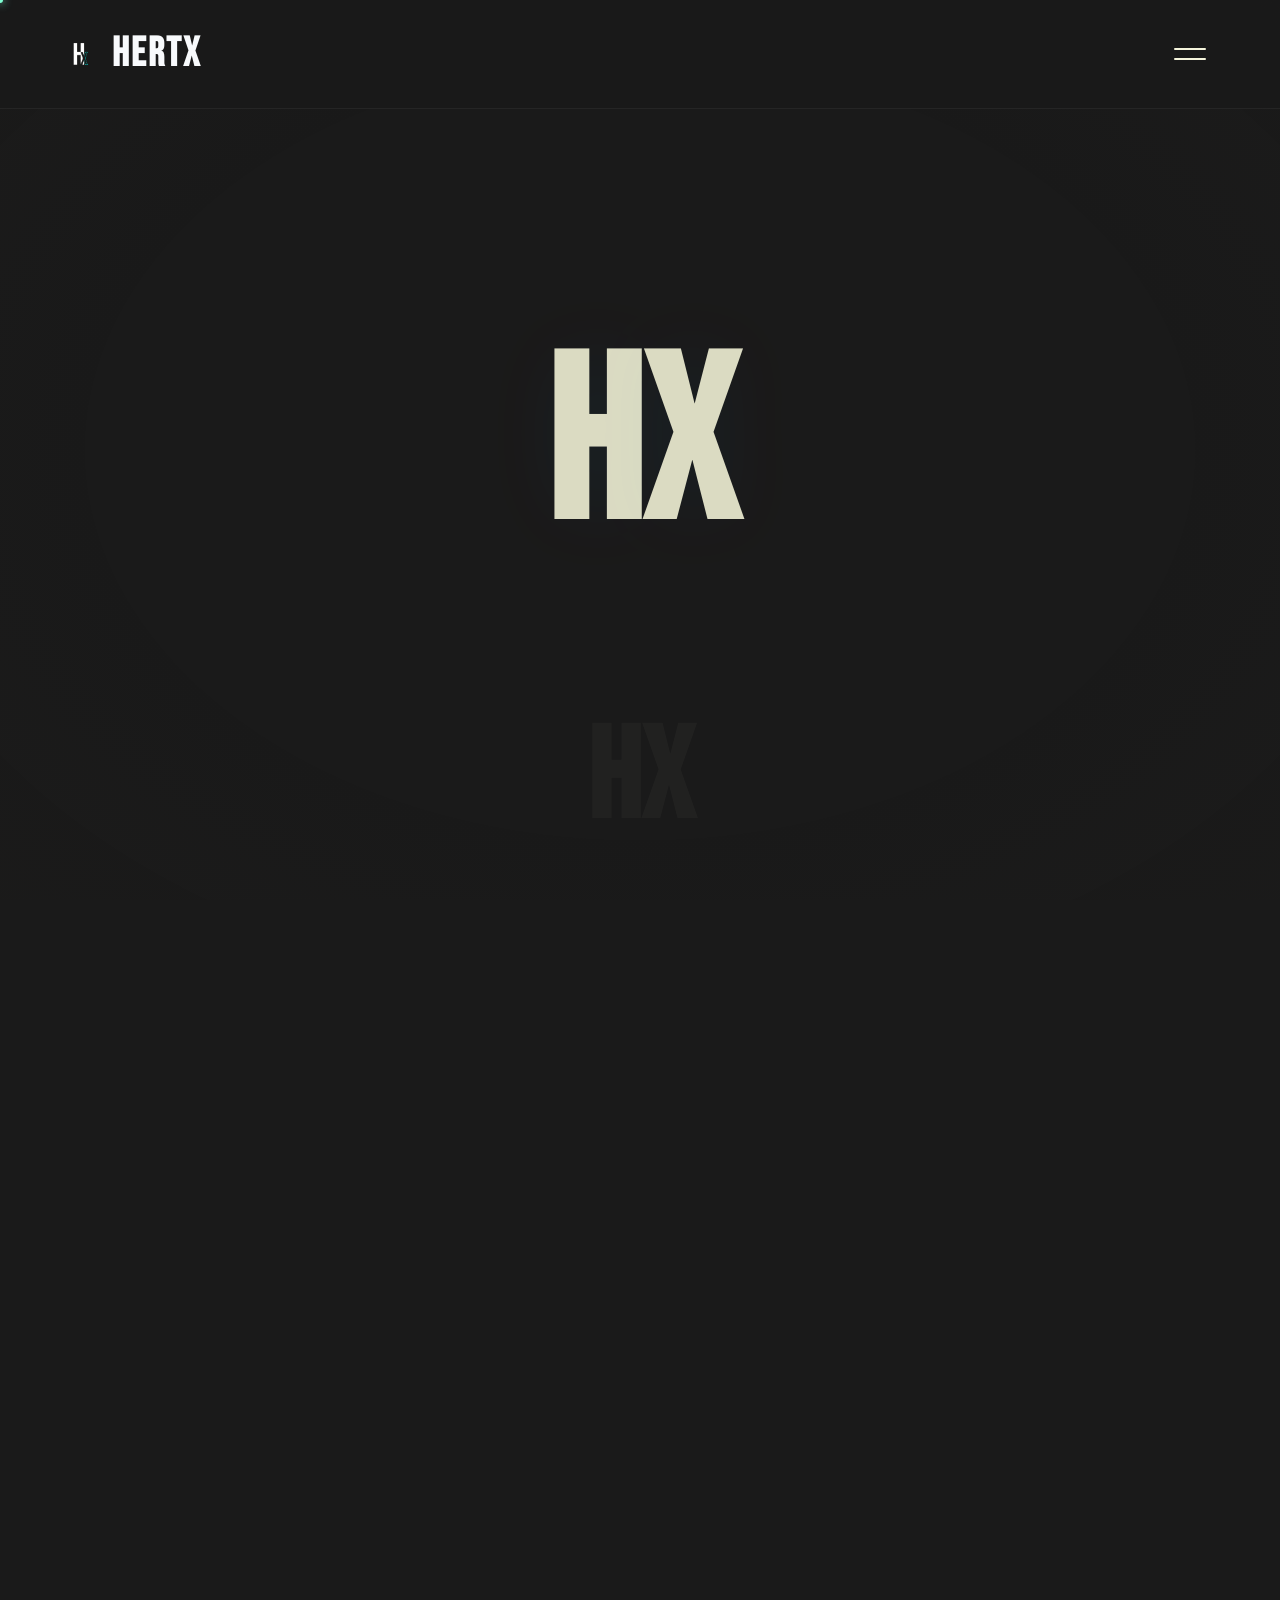
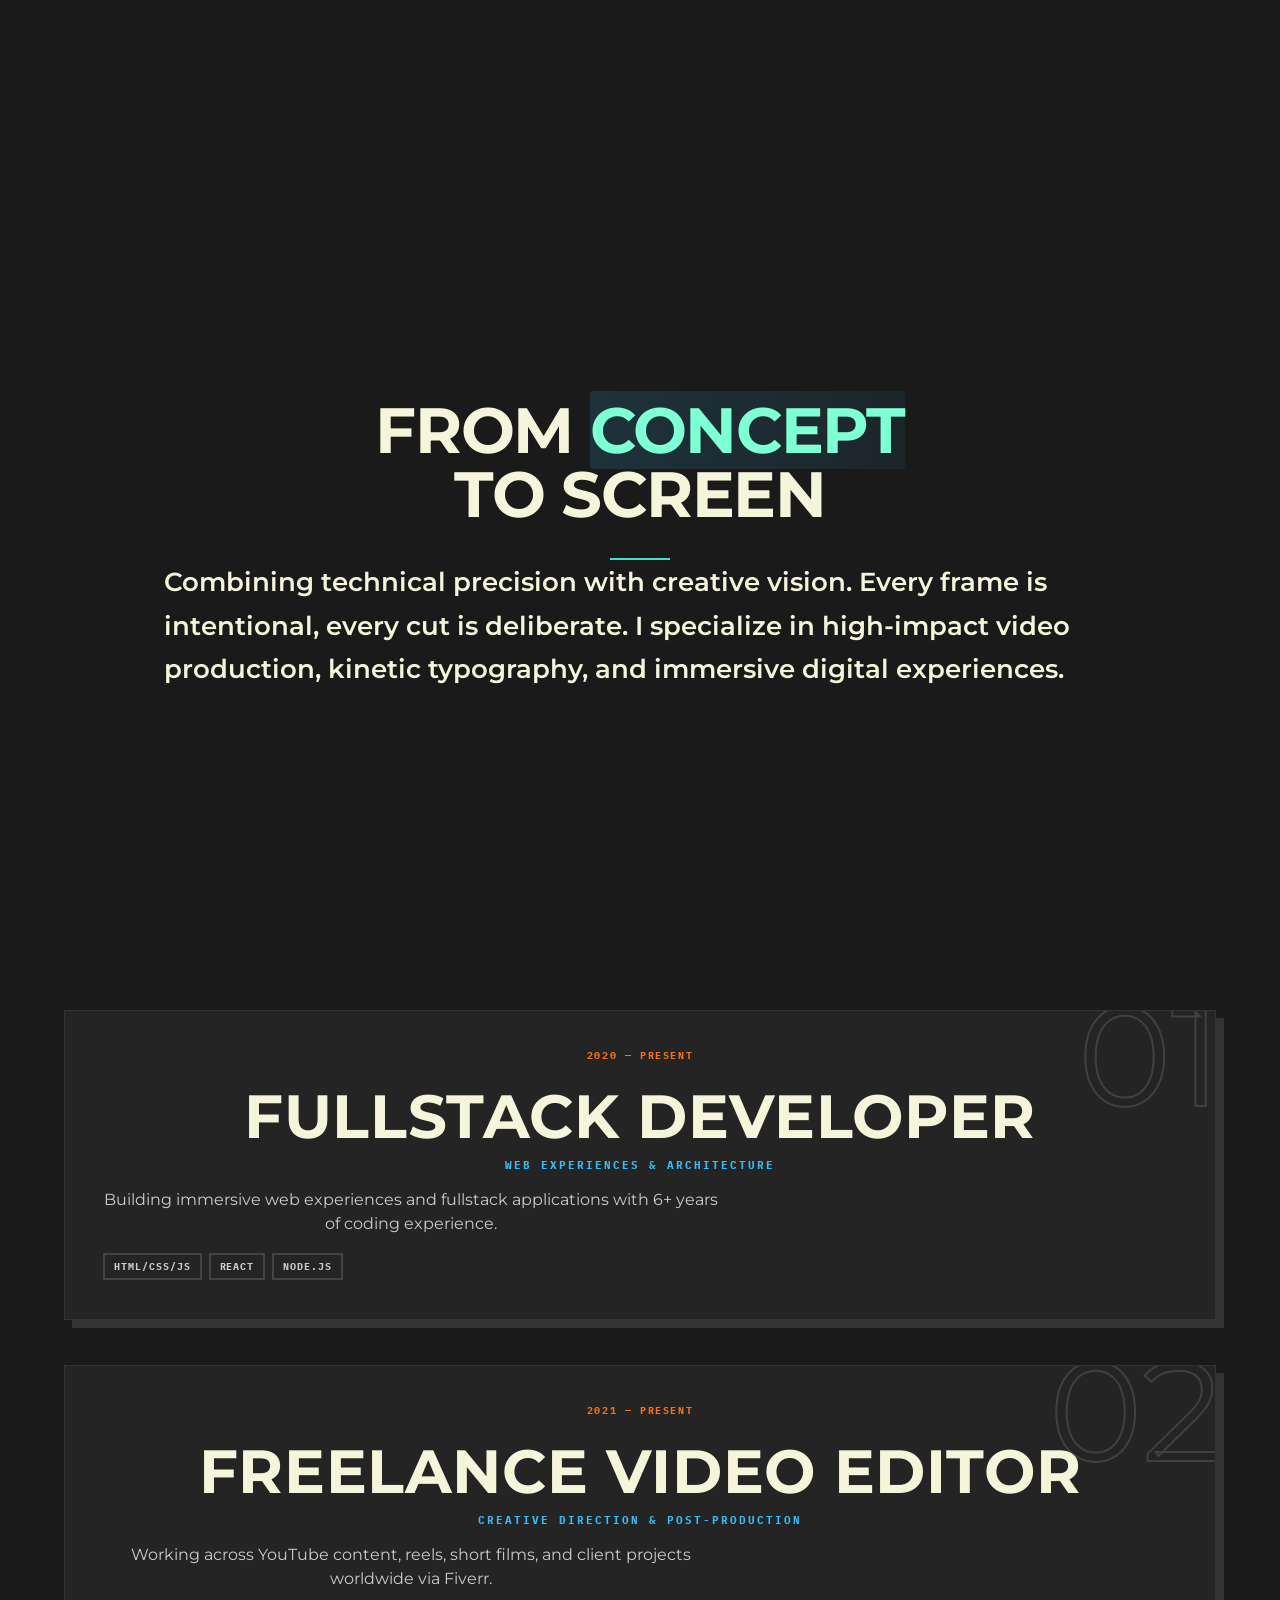
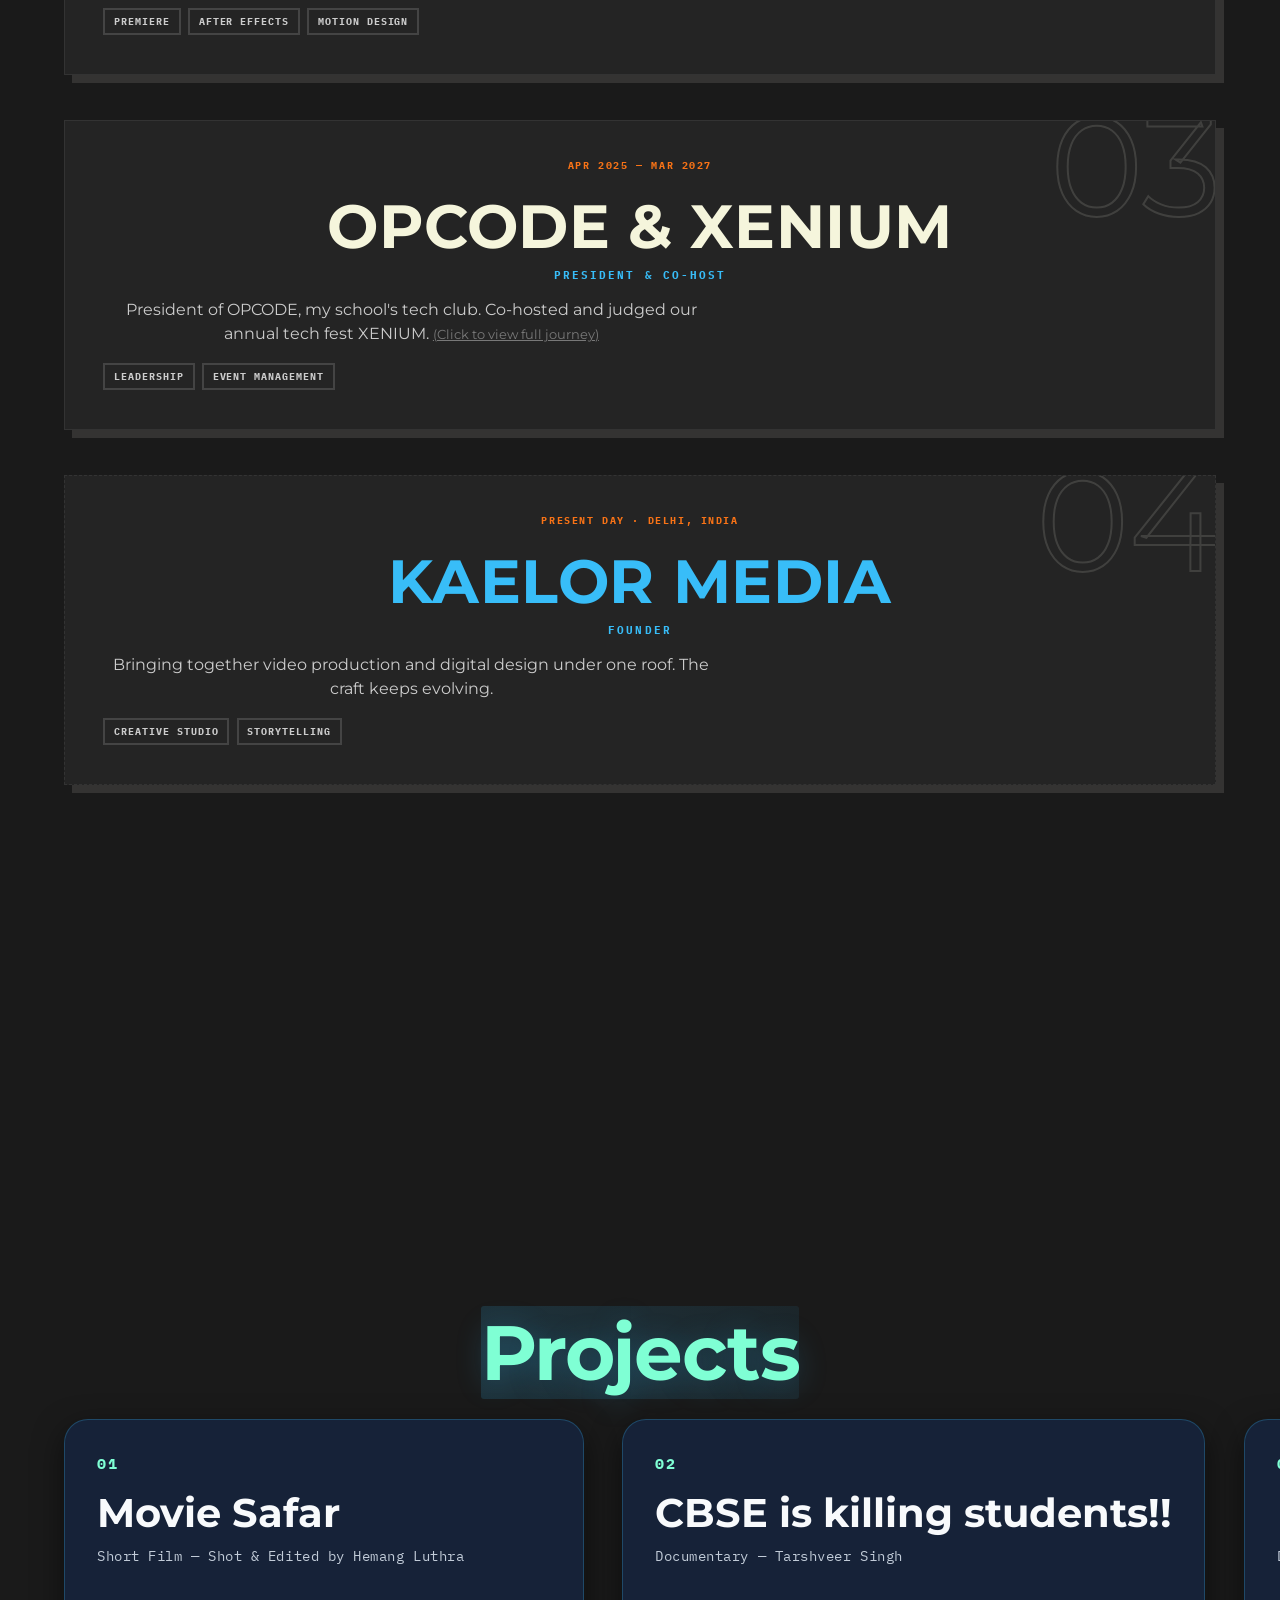
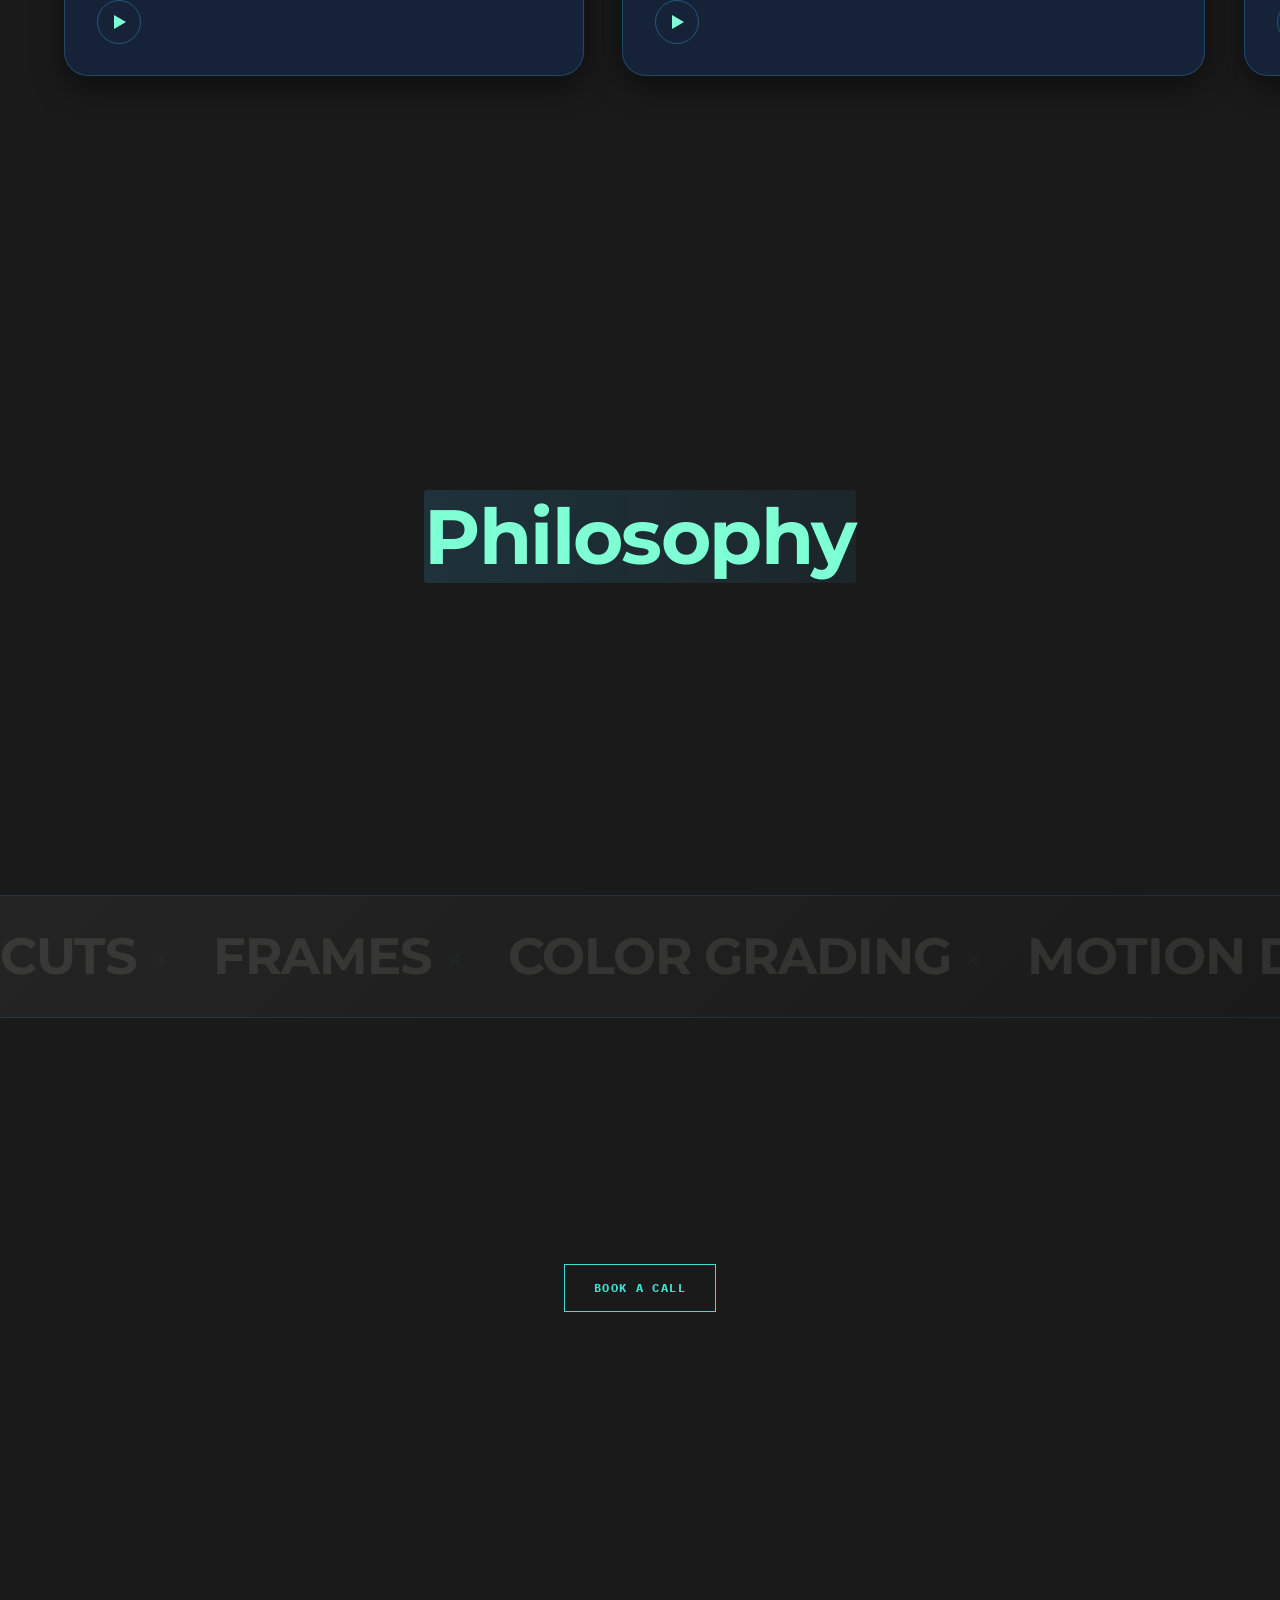
==== index.html @ b2033b55 "feat: cinematic hero animation, contact page dynamic overhaul, work filters" ====
<!DOCTYPE html>
<html lang="en">

<head>
  <meta charset="UTF-8" />
  <meta name="viewport" content="width=device-width, initial-scale=1.0" />
  <title>Hertx &mdash; Video Editor &amp; Fullstack Developer</title>
  <meta name="description"
    content="Hertx — Video Editor, Fullstack Developer, and Freelance Creative." />
  <meta name="theme-color" content="#2a2520" />
  <link rel="icon" href="Logo Transparent.png" />
  <link rel="preconnect" href="https://fonts.googleapis.com" />
  <link rel="preconnect" href="https://fonts.gstatic.com" crossorigin />
  <link
    href="https://fonts.googleapis.com/css2?family=Bebas+Neue&family=IBM+Plex+Mono:wght@400;500;700&family=Montserrat:wght@400;500;600;700;800;900&family=Space+Grotesk:wght@400;500;600;700&display=swap"
    rel="stylesheet" />
  <link rel="stylesheet" href="css/style.css" />
  <script defer src="/_vercel/insights/script.js"></script>
</head>

<body>
  <div class="page-transition" id="pageTransition" aria-hidden="true" style="display:flex;">
    <div class="pt-bar pt-bar--1" style="--i:0"></div>
    <div class="pt-bar pt-bar--2" style="--i:1"></div>
    <div class="pt-bar pt-bar--3" style="--i:2"></div>
    <div class="pt-bar pt-bar--4" style="--i:3"></div>
    <div class="pt-bar pt-bar--5" style="--i:4"></div>
  </div>
  <style>
    /* Safety: if JS fails, force transition off after 1.5s */
    .pt-bar { animation: pt-fallback 0.6s ease forwards; animation-delay: calc(0.9s + var(--i) * 0.05s); }
    @keyframes pt-fallback { to { transform: translateX(100%); } }
    #pageTransition { animation: pt-hide 0.1s step-end forwards; animation-delay: 1.5s; }
    @keyframes pt-hide { to { display: none; pointer-events: none; opacity: 0; } }
  </style>
  <div class="fx-grain" aria-hidden="true"></div>
  <div class="fx-vignette" aria-hidden="true"></div>
  <div class="scroll-progress" id="scrollProgress" aria-hidden="true"></div>
  <div class="cursor" id="cursor" aria-hidden="true">
    <div class="cursor__ring" id="cursorRing"></div>
    <div class="cursor__dot" id="cursorDot"></div>
  </div>
  <header class="nav" id="nav">
    <a class="nav__logo" href="#top">
      <img class="nav__logo-img" src="Logo Transparent.png" alt="JH" />
      <span class="nav__logo-text">Hertx</span>
    </a>
    <button class="nav__menu-btn" id="menuBtn" aria-label="Open menu" aria-expanded="false">
      <div class="nav__bars"><i></i><i></i></div>
      <span>MENU</span>
    </button>
  </header>
  <div class="menu-overlay" id="menuOverlay" aria-hidden="true">
    <nav class="menu-overlay__links" aria-label="Menu">
      <li class="menu-overlay__item"><a href="/" class="menu-overlay__link tw-type">HOME</a></li>
      <li class="menu-overlay__item"><a href="/work/" class="menu-overlay__link tw-type">WORK</a></li>
      <li class="menu-overlay__item"><a href="/services/" class="menu-overlay__link tw-type">SERVICES</a></li>
      <li class="menu-overlay__item"><a href="/about/" class="menu-overlay__link tw-type">ABOUT</a></li>
      <li class="menu-overlay__item"><a href="/journey/" class="menu-overlay__link tw-type">JOURNEY</a></li>
      <li class="menu-overlay__item"><a href="/contact/" class="menu-overlay__link tw-type">CONTACT</a></li>
    </nav>
    <div class="menu-overlay__foot">
      <a href="https://github.com/xHertx" target="_blank" rel="noopener">GitHub</a>
      <a href="https://www.linkedin.com/in/hemang-luthra-328a65303/" target="_blank" rel="noopener">LinkedIn</a>
      <a href="https://www.instagram.com/xhertxd/" target="_blank" rel="noopener">Instagram</a>
      <a href="https://youtube.com/@xHertx" target="_blank" rel="noopener">YouTube</a>
    </div>
  </div>
  <main id="top">
    <section class="hero-wrap" id="hero" data-section-color="dark" style="height: 200vh;">
      <div class="hero hero--sticky" style="position: sticky; top: 0; height: 100vh;">
        <canvas class="bg3d-canvas" id="bg3d" aria-hidden="true"></canvas>
        <div class="hero-grid" id="heroGrid" aria-hidden="true"></div>
        <div class="hero-inner container" style="position: relative;">
          <h1 class="hero-big-text" id="heroText1" aria-label="Hertx"
            style="position: absolute; top: 50%; left: 50%; transform: translate(-50%, -50%); width: 100%; display: flex; justify-content: center; align-items: center;">
            <span class="hx-h">H</span>
            <span class="hx-mid" style="overflow: hidden; width: 0px; opacity: 0; display: inline-flex; justify-content: center; letter-spacing: 0;">ERT</span>
            <span class="hx-x">X</span>
          </h1>
          <h1 class="hero-big-text" id="heroText2" aria-label="Hemang Luthra"
            style="position: absolute; top: 50%; left: 50%; transform: translate(-50%, -50%); width: 100%; opacity: 0;">
            Hemang Luthra</h1>
        </div>
      </div>
    </section>
    <section class="section section--reveal" id="statement">
      <div class="clap-divider" aria-hidden="true">
        <div class="clap-divider__bar"></div>
        <span class="clap-divider__icon">SCENE 01 / TAKE 01</span>
        <div class="clap-divider__bar"></div>
      </div>
      <div class="statement">
        <p class="section__eyebrow mono anim-slide-left">About</p>
        <h2 class="statement__heading">FROM <span class="highlight">CONCEPT</span><br />TO SCREEN</h2>
        <div class="accent-line" data-anim="accent-line"></div>
        <p class="statement__text">
          Combining technical precision with creative vision. Every frame is intentional, every cut is deliberate. I
          specialize in high-impact video production, kinetic typography, and immersive digital experiences.
        </p>
      </div>
    </section>
    <section class="section exp" id="experience">
      <div class="sec-head reveal">
        <h2 class="section__heading tw-type"><span class="highlight">Experience</span></h2>
      </div>
      <div class="exp__grid" id="expGrid">
        <div class="exp__list">
          <article class="exp-card reveal" data-year="2020">
            <span class="exp-card__ghost" aria-hidden="true">01</span>
            <div class="exp-card__date mono">2020 &mdash; PRESENT</div>
            <h3 class="exp-card__company">FULLSTACK DEVELOPER</h3>
            <p class="exp-card__role mono">WEB EXPERIENCES &amp; ARCHITECTURE</p>
            <p class="exp-card__desc">Building immersive web experiences and fullstack applications with 6+ years of
              coding experience.</p>
            <div class="exp-card__tags mono"><span>HTML/CSS/JS</span><span>REACT</span><span>NODE.JS</span></div>
          </article>
          <article class="exp-card reveal" data-year="2021">
            <span class="exp-card__ghost" aria-hidden="true">02</span>
            <div class="exp-card__date mono">2021 &mdash; PRESENT</div>
            <h3 class="exp-card__company">FREELANCE VIDEO EDITOR</h3>
            <p class="exp-card__role mono">CREATIVE DIRECTION &amp; POST-PRODUCTION</p>
            <p class="exp-card__desc">Working across YouTube content, reels, short films, and client projects worldwide
              via Fiverr.</p>
            <div class="exp-card__tags mono">
              <span>PREMIERE</span><span>AFTER&nbsp;EFFECTS</span><span>MOTION&nbsp;DESIGN</span>
            </div>
          </article>
          <article class="exp-card reveal" data-year="2025" style="cursor: pointer;" onclick="window.location.href='/journey/'">
            <span class="exp-card__ghost" aria-hidden="true">03</span>
            <div class="exp-card__date mono">APR 2025 &mdash; MAR 2027</div>
            <h3 class="exp-card__company">OPCODE &amp; XENIUM</h3>
            <p class="exp-card__role mono">PRESIDENT &amp; CO-HOST</p>
            <p class="exp-card__desc">President of OPCODE, my school's tech club. Co-hosted and judged our annual tech fest XENIUM. <span style="opacity:0.5; font-size:0.8em; text-decoration:underline;">(Click to view full journey)</span></p>
            <div class="exp-card__tags mono"><span>LEADERSHIP</span><span>EVENT&nbsp;MANAGEMENT</span></div>
          </article>
          <article class="exp-card exp-card--now reveal" data-year="NOW">
            <span class="exp-card__ghost" aria-hidden="true">04</span>
            <div class="exp-card__date mono">PRESENT DAY &middot; DELHI, INDIA</div>
            <h3 class="exp-card__company">KAELOR MEDIA</h3>
            <p class="exp-card__role mono">FOUNDER</p>
            <p class="exp-card__desc">Bringing together video production and digital design under one roof. The craft
              keeps evolving.</p>
            <div class="exp-card__tags mono"><span>CREATIVE&nbsp;STUDIO</span><span>STORYTELLING</span></div>
          </article>
        </div>
      </div>
    </section>
    <section class="section work work--horizontal" id="work">
      <div class="work__sticky">
        <div class="clap-divider" aria-hidden="true">
          <div class="clap-divider__bar"></div>
          <span class="clap-divider__icon">SELECTED CUTS</span>
          <div class="clap-divider__bar"></div>
        </div>
        <p class="section__eyebrow mono anim-slide-left">Selected work</p>
        <h2 class="section__heading"><span class="highlight">Projects</span></h2>
        <div class="work__grid">
          <a href="https://www.youtube.com/watch?v=G9xF0Fgpao0" target="_blank" rel="noopener"
            style="text-decoration: none; color: inherit;">
            <article class="work__item">
              <div class="work__item-bg">
                <img src="https://img.youtube.com/vi/G9xF0Fgpao0/maxresdefault.jpg" alt="Movie Safar Preview">
              </div>
              <span class="work__num mono">01</span>
              <div>
                <h3 class="work__client">Movie Safar</h3>
                <p class="work__desc mono">Short Film &mdash; Shot & Edited by Hemang Luthra</p>
              </div>
              <div class="work__play" aria-hidden="true"></div>
            </article>
          </a>
          <article class="work__item">
            <div class="work__item-bg">
              <img src="https://images.unsplash.com/photo-1522202176988-66273c2fd55f?q=80&w=800&auto=format&fit=crop"
                alt="Documentary Preview">
            </div>
            <span class="work__num mono">02</span>
            <div>
              <h3 class="work__client">CBSE is killing students!!</h3>
              <p class="work__desc mono">Documentary &mdash; Tarshveer Singh</p>
            </div>
            <div class="work__play" aria-hidden="true"></div>
          </article>
          <article class="work__item">
            <div class="work__item-bg">
              <img src="https://images.unsplash.com/photo-1587474260584-136574528ed5?q=80&w=800&auto=format&fit=crop"
                alt="Delhi Preview">
            </div>
            <span class="work__num mono">03</span>
            <div>
              <h3 class="work__client">Dilli Dekho | Virtual Tour of Delhi</h3>
              <p class="work__desc mono">Documentary &mdash; Hemang Luthra</p>
            </div>
            <div class="work__play" aria-hidden="true"></div>
          </article>
          <a href="/work" style="text-decoration: none; color: inherit; display: flex;">
            <article class="work__item"
              style="display: flex; flex-direction: column; align-items: center; justify-content: center; text-align: center; background: transparent; border: 1.5px dashed rgba(56, 189, 248, 0.4); box-shadow: none;">
              <h3 class="work__client" style="color: var(--teal-light) !important;">View More</h3>
              <p class="work__desc mono" style="margin-top: 1rem; color: var(--teal-light) !important; opacity: 0.8;">
                Explore all projects</p>
              <div class="work__play" aria-hidden="true"></div>
            </article>
          </a>
        </div>
      </div>
    </section>
    <section class="section section--reveal" id="studio">
      <div class="clap-divider" aria-hidden="true">
        <div class="clap-divider__bar"></div>
        <span class="clap-divider__icon">DIRECTOR'S CUT</span>
        <div class="clap-divider__bar"></div>
      </div>
      <p class="section__eyebrow mono anim-slide-left">Studio</p>
      <h2 class="section__heading"><span class="highlight">Philosophy</span></h2>
      <div class="studio">
        <div class="anim-slide-left">
          <p class="studio__statement">
            We believe in restraint over excess. Every pixel, every frame, every line of code serves a purpose. No
            decoration for decoration's sake &mdash; only work that moves people.
          </p>
        </div>
        <div class="anim-slide-right">
          <ul class="studio__services">
            <li>Video Editing &amp; Motion Design</li>
            <li>Graphic Design &amp; Photography</li>
            <li>Web Development &amp; Creative Code</li>
            <li>Freelance Creative Direction</li>
          </ul>
        </div>
      </div>
    </section>

    <div class="marquee" aria-hidden="true">
      <div class="marquee__track" id="marqueeTrack">
        <span>CUTS <span class="mark">&times;</span> FRAMES <span class="mark">&times;</span>
          COLOR GRADING <span class="mark">&times;</span> MOTION DESIGN <span class="mark">&times;</span> KINETIC TYPE
          <span class="mark">&times;</span> EDITING <span class="mark">&times;</span> POST-PRODUCTION <span
            class="mark">&times;</span> </span>
      </div>
    </div>
    <section class="section section--reveal" id="contact">
      <div class="cta">
        <h2 class="cta__heading tw-type">Let's <span class="highlight">talk</span></h2>
        <a class="cta__btn" href="/contact">Book a call</a>
      </div>
    </section>
  </main>
  
  
  <div class="watermark" aria-hidden="true">Hx</div>
  <footer class="footer">
    <img class="footer__logo" src="Logo Transparent.png" alt="Hemang Luthra" />
    <div class="footer__row">
      <div class="footer__links">
        <a href="mailto:xhertxd@gmail.com">Email</a>
        <a href="https://github.com/xHertx" target="_blank" rel="noopener">GitHub</a>
        <a href="https://www.linkedin.com/in/hemang-luthra-328a65303/" target="_blank" rel="noopener">LinkedIn</a>
        <a href="https://www.instagram.com/xhertxd" target="_blank" rel="noopener">Instagram</a>
        <a href="https://youtube.com/@xHertx" target="_blank" rel="noopener">YouTube</a>
        <a href="/terms/">Terms</a>
        <a href="/privacy/">Privacy</a>
      </div>
    </div>
    <p class="footer__copy mono">&copy; 2026 Hertx. All rights reserved.</p>
  </footer>
  <script src="https://cdnjs.cloudflare.com/ajax/libs/three.js/r128/three.min.js"></script>
  <script src="https://cdnjs.cloudflare.com/ajax/libs/gsap/3.12.5/gsap.min.js"></script>
  <script src="https://cdnjs.cloudflare.com/ajax/libs/gsap/3.12.5/ScrollTrigger.min.js"></script>
  <script src="https://unpkg.com/lenis@1.1/dist/lenis.min.js"></script>
  <script type="module" src="js/main.js?v=3"></script>
</body>

</html>
---- css/style.css ----
:root {
  --bg: #1a1a1a;
  --text: #F5F5DC;
  --text-dark: #1a1a1a;

  --ink: #F5F5DC;
  --ink-2: #EAE0D5;
  --ink-3: #475569;
  --paper: #1a1a1a;
  --paper-2: #242424;
  --paper-3: #e2e8f0;
  --accent: #f97316;
  --accent-dim: rgba(249, 115, 22, 0.15);
  --teal: #40E0D0;
  --teal-light: #7FFFD4;
  --teal-dim: rgba(56, 189, 248, 0.12);
  --teal-glow: rgba(56, 189, 248, 0.35);
  --hot: #f97316;
  --acid: #38bdf8;
  --shadow-acid: 0 4px 20px rgba(56, 189, 248, 0.35);
  --shadow-hard: 8px 8px 0 rgba(242, 238, 227, 0.12);
  --bw: 1px;
  --dark-blue: #1a1a1a;
  --dark-blue-2: #0f172a;
  --dark-blue-card: #162238;
  --font-display: 'Montserrat', -apple-system, BlinkMacSystemFont, sans-serif;
  --font-hero: 'Bebas Neue', 'Impact', sans-serif;
  --font-mono: 'IBM Plex Mono', monospace;
  --pad: clamp(1.5rem, 5vw, 5rem);
  --section-gap: clamp(6rem, 12vh, 10rem);
  --radius: 24px;
  --radius-sm: 12px;
  --z-fx: 900;
  --z-cursor: 99999;
  --z-menu-btn: 1150;
  --z-menu: 1100;
  --section-bg: var(--paper);
  --section-text: var(--ink);
  --progress-glow: rgba(56, 189, 248, 0.8);
}
*,*::before,*::after{margin:0;padding:0;box-sizing:border-box}
html{background:#1a1a1a;color:#F5F5DC;scroll-behavior:smooth}
body{background:#1a1a1a;color:#F5F5DC;font-family:var(--font-display);font-size:15px;line-height:1.5;overflow:auto;height:auto;-webkit-font-smoothing:antialiased;position:relative}
body::before{content:'';position:fixed;inset:0;z-index:999;pointer-events:none;opacity:.035;background-image:url("data:image/svg+xml,%3Csvg viewBox='0 0 256 256' xmlns='http://www.w3.org/2000/svg'%3E%3Cfilter id='n'%3E%3CfeTurbulence type='fractalNoise' baseFrequency='0.85' numOctaves='4' stitchTiles='stitch'/%3E%3C/filter%3E%3Crect width='100%25' height='100%25' filter='url(%23n)'/%3E%3C/svg%3E");background-repeat:repeat;background-size:200px 200px}
img,svg,video,canvas{display:block;max-width:100%}
a{color:inherit;text-decoration:none}
button{font:inherit;color:inherit;background:none;border:none;cursor:pointer}
.mono{font-family:var(--font-mono)}
::selection{background:var(--teal);color: var(--text-dark)}
::-webkit-scrollbar{width:5px}
::-webkit-scrollbar-track{background:var(--paper-2)}
::-webkit-scrollbar-thumb{background:var(--teal);border-radius:3px}
:focus-visible{outline:2px solid var(--teal);outline-offset:3px}
body.has-cursor,body.has-cursor *{cursor:none!important}
.page-transition{position:fixed;inset:0;z-index:99999;pointer-events:none;display:none;flex-direction:column;overflow:hidden}
.pt-bar{
  position:relative;
  width:100%;
  height:20.5%;
  border-bottom:1px solid rgba(56,189,248,0.3);
  will-change:transform;
}
.pt-bar--1{background:linear-gradient(135deg,#050a12,#091122);z-index:5}
.nav__logo-text {
  font-family: 'Bebas Neue', sans-serif !important;
  font-size: 2.5rem !important;
  letter-spacing: 2px !important;
  text-transform: uppercase;
}
.nav__logo {
  gap: 1rem !important;
}.pt-bar--2{background:linear-gradient(135deg,#07101f,#0f1c36);z-index:4}
.pt-bar--3{background:linear-gradient(135deg,#0c1932,#015280);z-index:3}
.pt-bar--4{background:linear-gradient(135deg,#0278b3,#0284c7);z-index:2}
.pt-bar--5{background:linear-gradient(135deg,#0284c7,#38bdf8);z-index:1}
.page-transition.is-leaving{pointer-events:auto;display:flex}
.page-transition.is-leaving .pt-bar{
  transform:translateY(0%)!important;
  transition-delay:calc(var(--i) * 0.045s)!important;
}
main { opacity: 0; }
body.is-page-entering main{
  animation:mainEnter .55s cubic-bezier(.2,0,.2,1) forwards;
}
@keyframes mainEnter{
  0%{transform:translateY(16px);opacity:0}
  100%{transform:translateY(0);opacity:1}
}
.fx-scanlines{position:fixed;inset:0;z-index:var(--z-fx);pointer-events:none;opacity:.06;background:repeating-linear-gradient(0deg,transparent 0 3px,rgba(42,37,32,.03) 3px 4px)}
.fx-vignette{position:fixed;inset:0;z-index:var(--z-fx);pointer-events:none;background:radial-gradient(ellipse at center,transparent 60%,rgba(42,37,32,.06) 100%)}
body.has-cursor, body.has-cursor a, body.has-cursor button, body.has-cursor [role="button"] { cursor: none !important; }
body.has-cursor input, body.has-cursor textarea, body.has-cursor select { cursor: auto !important; }
.cursor { display: none; }
body.has-cursor .cursor { display: block; }
.cursor__dot {
  position: fixed;
  top: 0;
  left: 0;
  z-index: var(--z-cursor);
  width: 6px;
  height: 6px;
  margin: -3px 0 0 -3px;
  background: var(--teal-light);
  pointer-events: none;
  border-radius: 50%;
  box-shadow: 0 0 10px var(--teal-light);
  will-change: transform;
}
.cursor__ring {
  position: fixed;
  top: 0;
  left: 0;
  z-index: var(--z-cursor);
  width: 38px;
  height: 38px;
  margin: -19px 0 0 -19px;
  border: 1.5px solid var(--teal);
  pointer-events: none;
  border-radius: 50%;
  opacity: 0.6;
  transition: width 0.3s cubic-bezier(.25,.46,.45,.94), height 0.3s cubic-bezier(.25,.46,.45,.94), margin 0.3s cubic-bezier(.25,.46,.45,.94), border-color 0.3s ease, background 0.3s ease, opacity 0.3s ease, transform 0.2s ease;
  will-change: transform;
  display: none !important;
}
.cursor__ring.is-active {
  width: 56px;
  height: 56px;
  margin: -28px 0 0 -28px;
  border-color: var(--teal-light);
  background: rgba(42, 122, 122, 0.12);
  opacity: 1;
}
.cursor__ring.is-down {
  transform: scale(0.82);
}
.nav__menu-btn{display:flex!important;align-items:center;gap:.6rem;pointer-events:auto!important;padding:.55rem 1.2rem;border-radius:24px;background:rgba(8,14,26,.85)!important;color:#f8fafc!important;border:1px solid rgba(56,189,248,.35)!important;box-shadow:0 4px 20px rgba(0,0,0,0.4);backdrop-filter:blur(12px);opacity:1!important;transition:border-color .3s,box-shadow .3s,transform .25s;z-index:calc(var(--z-menu-btn)+10);cursor:pointer}
.nav__menu-btn:hover{border-color:var(--teal-light)!important;box-shadow:0 0 0 3px rgba(56,189,248,.15),0 6px 24px rgba(0,0,0,.5);transform:scale(1.04)}
.nav__menu-btn span{font-family:'Montserrat',sans-serif;font-weight:500;font-size:.8rem;letter-spacing:1px;display:none}
.nav__menu-btn:hover span{letter-spacing:.26em}



.menu-overlay{
  --menu-link-fs: clamp(1.2rem, min(6vw, calc((100svh - 13rem) / 6)), 4.5rem);
  position:fixed;inset:0;z-index:var(--z-menu);
  background:#050a10;
  display:grid;
  grid-template-columns:clamp(60px,8vw,120px) 1fr;
  align-items:center;
  padding:6rem var(--pad) 3rem;
  clip-path:inset(0 0 100% 0);
  transition:clip-path .65s cubic-bezier(.76,0,.24,1);
  visibility:hidden;
  overflow:hidden;
}
.menu-overlay::before{
  content:'';
  position:absolute;inset:0;
  background:radial-gradient(ellipse at 20% 50%,rgba(56,189,248,.06) 0%,transparent 60%);
  pointer-events:none;
}
.menu-overlay.open{clip-path:inset(0 0 0% 0);visibility:visible}
.menu-overlay__rail{
  grid-column:1;
  display:flex;flex-direction:column;
  gap:0;
  align-items:flex-end;
  padding-right:clamp(1rem,2vw,2rem);
  border-right:1px solid rgba(56,189,248,.15);
  align-self:center;
}
.menu-overlay__rail-num{
  font-family:var(--font-mono);font-size:.6rem;font-weight:700;
  letter-spacing:.18em;color:rgba(56,189,248,.4);
  line-height:1;
  height:calc(var(--menu-link-fs) * 1.02);
  display:flex;align-items:center;
  transition:color .3s;
}
.menu-overlay__links{
  grid-column:2;
  display:flex;flex-direction:column;
  padding-left:clamp(1.5rem,4vw,4rem);
  gap:0;
  align-self:center;
}
.menu-overlay__link{
  font-family:var(--font-hero);
  font-size:var(--menu-link-fs);
  font-weight:400;
  line-height:1.02;
  color:rgba(248,250,252,.15);
  letter-spacing:.02em;
  display:block;
  text-transform:uppercase;
  transition:color .3s ease,letter-spacing .4s ease;
  position:relative;
  overflow:hidden;
}
.menu-overlay__link::before{content:none}
.menu-overlay__link:hover{
  color:#f8fafc;
  letter-spacing:.06em;
  text-shadow:0 0 60px rgba(56,189,248,.3);
}
.menu-overlay__link:hover ~ .menu-overlay__rail-num,
.menu-overlay__link:hover .menu-overlay__rail-num{color:var(--teal-light)}
.menu-overlay__foot{
  position:absolute;bottom:2.5rem;left:0;right:0;
  display:flex;gap:2rem;flex-wrap:wrap;
  justify-content:center;
  font-family:var(--font-mono);font-size:.68rem;
  letter-spacing:.14em;color:rgba(248,250,252,.25);
}
.menu-overlay__foot a{transition:color .2s}
.menu-overlay__foot a:hover{color:var(--teal-light)}
.menu-overlay::after{
  content:'';
  position:absolute;right:0;top:0;bottom:0;
  width:3px;
  background:linear-gradient(180deg,transparent,var(--teal),transparent);
  opacity:.4;
}
.hero {
  position: relative; overflow: hidden;
  background: var(--bg); height: 100vh;
}
.hero::before {
  content: '';
  position: absolute; inset: 0;
  background: radial-gradient(circle at 50% 50%, rgba(56, 189, 248, 0.04) 0%, transparent 60%);
  pointer-events: none;
}
.pin-spacer { z-index: auto !important; }
.pin-spacer > * { z-index: auto !important; }
.bg3d-canvas {
  position: absolute; inset: 0; width: 100%; height: 100%;
  pointer-events: none; z-index: 0;
}
.hero-inner {
  position: sticky; top: 0; z-index: 3; text-align: center;
  width: 100%; height: 100vh;
  display: flex; flex-direction: column; align-items: center; justify-content: center;
  perspective: 1200px;
  pointer-events: none;
  mix-blend-mode: difference;
}
.hero-big-text {
  font-family: var(--font-hero);
  font-size: clamp(6rem, 18vw, 18rem);
  font-weight: 700; line-height: 1; letter-spacing: normal;
  margin: 0; user-select: none; position: relative;
  color: var(--text);
  transition: filter 0.6s cubic-bezier(0.4, 0, 0.2, 1), opacity 0.6s cubic-bezier(0.4, 0, 0.2, 1);
  text-shadow: 0 0 80px rgba(56, 189, 248, 0.06);
}
.hero-media-text {
  font-family: var(--font-hero);
  font-size: clamp(5.5rem, 17vw, 18rem);
  font-weight: 700; line-height: 0.88; letter-spacing: -0.06em;
  color: var(--teal-light);
  margin: 0; position: absolute; opacity: 0;
  filter: blur(20px); transform: scale(0.95);
  text-shadow: 0 0 60px rgba(56, 189, 248, 0.3);
  transition: opacity 0.6s cubic-bezier(0.4, 0, 0.2, 1), filter 0.6s cubic-bezier(0.4, 0, 0.2, 1), transform 0.6s cubic-bezier(0.4, 0, 0.2, 1);
}
.hero-grid {
  position: absolute; inset: 0; z-index: 1;
  display: grid;
  width: 100%; height: 100%;
  background: var(--bg);
}
.hero-grid-cell {
  width: 100%; height: 100%;
  border: 1px solid rgba(255, 255, 255, 0.02);
  background: transparent;
  font-family: var(--font-mono);
  font-size: 0.72rem;
  font-weight: 500;
  color: rgba(255, 255, 255, 0.05);
  display: flex; align-items: center; justify-content: center;
  user-select: none;
  transition: background 1.8s ease, color 1.8s ease;
}
.hero-grid-cell.lit {
  background: rgba(56, 189, 248, 0.15);
  color: rgba(255, 255, 255, 0.7);
  transition: background 0.12s ease, color 0.12s ease;
}
.highlight {
  position: relative; display: inline;
  color: var(--teal-light); font-weight: 700;
  overflow: hidden;
}
.highlight::after {
  content: ''; position: absolute; left: 0; top: 0; bottom: 0; width: 0;
  background: linear-gradient(90deg, rgba(56,189,248,0.15), rgba(56,189,248,0.08));
  border-radius: 3px; z-index: -1;
  animation: hlSweep 0.7s cubic-bezier(0.4, 0, 0.2, 1) forwards;
  animation-play-state: paused;
}
.highlight::before {
  content: ''; position: absolute; left: 0; top: 0; bottom: 0;
  width: 3px; background: var(--teal-light);
  box-shadow: 0 0 12px var(--teal-light), 0 0 30px rgba(56,189,248,0.3);
  z-index: 2;
  animation: hlScan 0.7s cubic-bezier(0.4, 0, 0.2, 1) forwards;
  animation-play-state: paused;
}
.highlight.revealed::after,
.highlight.revealed::before {
  animation-play-state: running;
}
.watermark { position: fixed; bottom: 1.5rem; left: 50%; transform: translateX(-50%); font-family: var(--font-hero); font-size: 8rem; font-weight: 700; color: var(--text); opacity: 0.03; pointer-events: none; z-index: 1000; user-select: none; }
@keyframes hlSweep {
  0%   { width: 0; }
  100% { width: 100%; }
}
@keyframes hlScan {
  0%   { transform: scaleX(0); transform-origin: left; }
  80%  { transform: scaleX(1); transform-origin: left; }
  100% { transform: scaleX(0); transform-origin: right; opacity: 0; }
}
.radius-hover, .hero__char, .char-reveal, .work__client, .service-name, .menu-overlay__link, .section__heading, .statement__heading, .page-hero__title, .contact-hero__title {
  transition: color 0.25s ease, text-shadow 0.25s ease;
}
.in-cursor-radius {
  color: var(--teal-light) !important;
  text-shadow: 0 0 20px rgba(110, 198, 198, 0.9), 0 0 35px rgba(196, 101, 42, 0.5) !important;
}
.section{position:relative;padding:var(--section-gap) var(--pad);text-align:center;overflow:hidden;background:var(--section-bg);color:var(--section-text)}
.section__eyebrow{font-family:var(--font-mono);font-size:.65rem;font-weight:700;letter-spacing:.18em;color:var(--teal);margin-bottom:1.5rem;text-align:center;text-transform:uppercase}
.section__heading{font-family:var(--font-display);font-size:clamp(2rem,6vw,5rem);font-weight:700;line-height:1;letter-spacing:-.02em;margin-bottom:clamp(1.5rem,3vh,3rem);text-align:center}
.anim-clip{clip-path:inset(100% 0 0 0)}
.anim-scale{transform:scale(.85);opacity:0}
.anim-slide-left{transform:translateX(-60px);opacity:0}
.anim-slide-right{transform:translateX(60px);opacity:0}
.anim-slide-up{transform:translateY(40px);opacity:0}
.anim-rotate{transform:rotate(-8deg) scale(.9);opacity:0}
.anim-blur{filter:blur(12px);opacity:0}
.accent-line{display:block;width:60px;height:2px;background:var(--teal);margin:1.5rem auto 0;transform-origin:left center}
@keyframes float{0%,100%{transform:translateX(-50%) translateY(0)}50%{transform:translateX(-50%) translateY(-8px)}}
@keyframes pulse-dot{0%,100%{opacity:1;box-shadow:0 0 0 0 var(--teal-glow)}50%{opacity:.5;box-shadow:0 0 12px 4px var(--teal-glow)}}
.page-hero{min-height:50vh;display:flex;flex-direction:column;justify-content:center;align-items:center;padding:var(--pad);text-align:center;background: var(--bg);position:relative;overflow:hidden}
.page-hero::after{content:'';position:absolute;bottom:0;left:0;right:0;height:4px;background:linear-gradient(90deg,var(--teal),var(--accent),var(--teal-light))}
.page-hero__title{font-family:var(--font-hero);font-size:clamp(3rem,12vw,12rem);font-weight:400;line-height:.88;letter-spacing:.02em;color: var(--text);text-shadow:0 2px 30px rgba(42,122,122,.12);-webkit-text-stroke:1px rgba(245,239,230,.25)}
.statement{max-width:1200px;margin:0 auto;text-align:center;padding-left:var(--pad);padding-right:var(--pad)}
.statement__heading{font-family:var(--font-display);font-size:clamp(1.8rem,4.5vw,3.5rem);font-weight:700;line-height:1.15;letter-spacing:-.02em;margin-bottom:2rem;text-align:center}
.statement__text{font-family:var(--font-display);font-size:clamp(1.1rem,2.2vw,1.6rem);font-weight:600;line-height:1.7;color: var(--text);text-align:left;max-width:72ch;margin:0 auto}
.studio{display:grid;grid-template-columns:1fr 1fr;gap:clamp(2.5rem,5vw,5rem);align-items:center}.statement{max-width:1080px;margin:0 auto}
.about-cinematic-grid {
  display: grid;
  grid-template-columns: 1fr;
  gap: 4rem;
  align-items: center;
}
@media(min-width: 768px) {
  .about-cinematic-grid {
    grid-template-columns: 1fr 1fr;
  }
}
.about-cinematic-mask {
  width: 100%;
  aspect-ratio: 3/4;
  overflow: hidden;
  clip-path: circle(5% at 50% 50%);
  transition: clip-path 1.5s cubic-bezier(0.85, 0, 0.15, 1);
  position: relative;
  background: #111;
}
.about-cinematic-mask.is-revealed {
  clip-path: circle(150% at 50% 50%);
}
.about-cinematic-mask img {
  width: 100%; height: 100%;
  object-fit: cover;
  transform: scale(1.3);
  transition: transform 1.5s cubic-bezier(0.85, 0, 0.15, 1), filter 1.5s ease;
  filter: grayscale(100%);
  opacity: 0.8;
}
.about-cinematic-mask.is-revealed img {
  transform: scale(1);
  filter: grayscale(0%);
}
.about-cinematic-mask::after {
  content: 'Photo Placeholder';
  position: absolute;
  top: 50%; left: 50%; transform: translate(-50%, -50%);
  font-family: var(--font-mono);
  font-size: 0.85rem;
  color: rgba(255,255,255,0.4);
  text-transform: uppercase;
  letter-spacing: 0.1em;
  pointer-events: none;
}
.statement__heading{font-family:var(--font-display);font-size:clamp(2rem,6vw,4rem);font-weight:700;line-height:1;margin-bottom:2rem;text-transform:uppercase}
.studio__services{list-style:none;text-align:left}
.studio__services li{font-family:var(--font-mono);font-size:.8rem;font-weight:500;letter-spacing:.06em;padding:.8rem 0;border-bottom:1px solid var(--teal-dim);transition:padding-left .25s,color .2s}
.studio__services li:hover{padding-left:.8rem;color:var(--teal)}
.studio__services li:first-child{border-top:1px solid var(--teal-dim)}
.team__group{margin-bottom:clamp(1.5rem,3vh,2.5rem);text-align:center}
.team__role{font-family:var(--font-mono);font-size:.65rem;font-weight:700;letter-spacing:.18em;color:var(--teal);margin-bottom:.8rem;text-align:center}
.team__names{font-family:var(--font-display);font-size:clamp(1.2rem,3vw,2.2rem);font-weight:700;line-height:1.2;text-align:center}
.capabilities{padding:var(--section-gap) var(--pad);max-width:1080px;margin:0 auto}
.capabilities__grid{display:grid;grid-template-columns:repeat(auto-fit,minmax(220px,1fr));gap:1.5rem;margin-top:clamp(2rem,4vh,4rem)}
.capability{border:1px solid rgba(255,255,255,0.1);border-radius:var(--radius);padding:clamp(1.5rem,2.5vh,2.2rem);text-align:left;background:rgba(255,255,255,0.03);backdrop-filter:blur(10px);transition:border-color .3s,box-shadow .3s;position:relative;overflow:hidden}
.capability::before{content:'';position:absolute;top:0;left:0;width:4px;height:0;background:var(--teal);transition:height .4s cubic-bezier(.4,0,.2,1)}
.capability:hover{border-color:var(--teal);box-shadow:0 12px 35px -10px rgba(42,122,122,.15)}
.capability:hover::before{height:100%}
.capability__icon{font-size:1.5rem;margin-bottom:.8rem;display:block;transition:transform .3s}
.capability:hover .capability__icon{transform:scale(1.1)}
.capability__name{font-family:var(--font-display);font-size:clamp(1rem,2vw,1.25rem);font-weight:700;margin-bottom:.5rem;color: var(--text)}
.capability__tools{font-family:var(--font-mono);font-size:.7rem;color:var(--paper-3);line-height:1.6}
.exp-badge{display:inline-flex;align-items:center;gap:.6rem;font-family:var(--font-mono);font-size:.7rem;font-weight:700;letter-spacing:.12em;text-transform:uppercase;padding:.6rem 1.2rem;border:1.5px solid var(--teal);color:var(--teal);border-radius:30px;margin-top:1.5rem;transition:background .3s,color .3s,box-shadow .3s}
.exp-badge:hover{background:var(--teal);color: var(--text-dark);box-shadow:0 6px 20px rgba(42,122,122,0.3)}
.toolkit{padding:var(--section-gap) var(--pad);max-width:1080px;margin:0 auto;text-align:center}
.toolkit__grid{display:grid;grid-template-columns:repeat(auto-fit,minmax(180px,1fr));gap:1.2rem;margin-top:clamp(2rem,4vh,4rem)}
.toolkit__card{border:1px solid rgba(42,122,122,0.12);border-radius:var(--radius);padding:clamp(1.2rem,2vh,1.8rem) clamp(1rem,1.5vw,1.2rem);text-align:center;transition:border-color .3s,box-shadow .3s;position:relative;overflow:hidden;background:rgba(255,255,255,0.7);backdrop-filter:blur(8px)}
.toolkit__card::before{content:'';position:absolute;bottom:0;left:0;right:0;height:3px;background:linear-gradient(90deg,var(--teal),var(--accent));transform:scaleX(0);transform-origin:left;transition:transform .4s cubic-bezier(.4,0,.2,1)}
.toolkit__card:hover{border-color:var(--teal);box-shadow:0 10px 30px -5px rgba(42,122,122,.15)}
.toolkit__card:hover::before{transform:scaleX(1)}
.toolkit__icon{display:inline-flex;align-items:center;justify-content:center;width:46px;height:46px;border-radius:10px;background:var(--teal-dim);color:var(--teal);font-family:var(--font-display);font-size:1rem;font-weight:700;margin-bottom:.8rem;transition:background .3s,color .3s}
.toolkit__card:hover .toolkit__icon{background:var(--teal);color: var(--text-dark)}
.toolkit__name{font-family:var(--font-display);font-size:clamp(.85rem,1.5vw,1.05rem);font-weight:700;margin-bottom:.3rem;transition:color .3s}
.toolkit__card:hover .toolkit__name{color:var(--teal)}
.toolkit__role{font-family:var(--font-mono);font-size:.62rem;letter-spacing:.1em;text-transform:uppercase;color:var(--ink-3)}
.work{background: var(--bg);color: var(--text)}
.work .section__heading{color:#f8fafc}
.work__grid{display:flex;flex-direction:column;max-width:960px;margin:0 auto}
.work__item{display:grid;grid-template-columns:70px 1fr;gap:clamp(1rem,3vw,2.5rem);align-items:start;padding:clamp(2rem,4vh,3.5rem) clamp(3rem,6vw,5rem) clamp(2rem,4vh,3.5rem) 0;border-top:1px solid rgba(56,189,248,0.2);text-align:left;transition:border-color .3s ease}
.work__item:hover{border-color:var(--teal-light)}
.work__item:last-child{border-bottom:1px solid rgba(56,189,248,0.2)}
.work__num{font-family:var(--font-mono);font-size:.75rem;font-weight:700;letter-spacing:.1em;color:var(--teal-light);padding-top:.3rem;transition:color .3s}
.work__item:hover .work__num{color:var(--accent)}
.work__client{font-family:var(--font-display);font-size:clamp(1.5rem,4vw,2.8rem);font-weight:700;line-height:1.1;color:#f8fafc;transition:color .3s,text-shadow .3s}
.work__item:hover .work__client{color:var(--teal-light);text-shadow:0 0 20px rgba(56,189,248,0.4)}
.work__desc{font-family:var(--font-mono);font-size:.78rem;letter-spacing:.04em;color:#cbd5e1;margin-top:.5rem;line-height:1.6}
.work__tags{display:flex;gap:.5rem;flex-wrap:wrap;margin-top:.8rem}
.work__tag{font-family:var(--font-mono);font-size:.62rem;font-weight:700;letter-spacing:.1em;text-transform:uppercase;padding:.3rem .7rem;border:1px solid rgba(56,189,248,0.3);color:var(--teal-light);border-radius:20px;transition:background .2s,color .2s}
.work__tag:hover{background:var(--teal-light);color: var(--text)}
.reel{max-width:960px;margin:0 auto clamp(3rem,6vh,5rem);text-align:center}
.reel__title{font-family:var(--font-display);font-size:clamp(1.8rem,4.5vw,3.2rem);font-weight:700;margin-bottom:1.2rem}
.reel__desc{font-family:var(--font-mono);font-size:.82rem;color:var(--ink-2);margin-bottom:2rem;max-width:640px;margin-left:auto;margin-right:auto;line-height:1.7}
.reel__wrap{position:relative;padding-bottom:56.25%;height:0;overflow:hidden;border:2px solid rgba(42,122,122,0.2);border-radius:var(--radius);transition:border-color .3s,box-shadow .3s}
.reel__wrap:hover{border-color:var(--teal);box-shadow:0 12px 45px rgba(42,122,122,.15)}
.reel__wrap iframe{position:absolute;top:0;left:0;width:100%;height:100%;border:0}
.services-grid{display:grid;grid-template-columns:repeat(auto-fit,minmax(300px,1fr));gap:1.5rem;max-width:1080px;margin:0 auto}
.services-grid__card{border:1px solid rgba(42,122,122,0.12);border-radius:var(--radius);padding:clamp(1.5rem,3vh,2.5rem);text-align:left;transition:transform 0.6s cubic-bezier(0.16,1,0.3,1), border-color 0.4s ease, box-shadow 0.6s cubic-bezier(0.16,1,0.3,1);position:relative;overflow:hidden;background:rgba(255,255,255,0.03);backdrop-filter:blur(10px)}
.services-grid__card::before{content:'';position:absolute;top:0;left:0;width:100%;height:100%;background:radial-gradient(circle at top right, rgba(56,189,248,0.1) 0%, transparent 60%);opacity:0;transition:opacity 0.6s ease;z-index:0;pointer-events:none;}
.services-grid__card > * {position:relative;z-index:1;}
.services-grid__card:hover{border-color:var(--teal);box-shadow:0 30px 60px rgba(0,0,0,0.5), 0 0 40px rgba(56,189,248,0.15);transform:translateY(-15px) scale(1.02)}
.services-grid__card:hover::before{opacity:1;}
.services-grid__icon{font-size:1.6rem;margin-bottom:.8rem;display:block}
.services-grid__name{font-family:var(--font-display);font-size:clamp(1.1rem,2.2vw,1.4rem);font-weight:700;margin-bottom:.5rem;transition:color .3s}
.services-grid__card:hover .services-grid__name{color:var(--teal)}
.services-grid__desc{font-family:var(--font-mono);font-size:.76rem;line-height:1.7;color:var(--ink-2);margin-bottom:.8rem}
.services-grid__tags{display:flex;gap:.5rem;flex-wrap:wrap}
.testimonials{background: var(--bg);color: var(--text);padding:var(--section-gap) var(--pad)}
.testimonials .section__eyebrow{color:var(--teal-light)}
.testimonials .section__heading{color: var(--text)}
.testimonials__grid{display:grid;grid-template-columns:repeat(auto-fit,minmax(300px,1fr));gap:1.5rem;max-width:1080px;margin:0 auto}
.testimonials__card{border:1px solid rgba(255,255,255,0.08);border-radius:var(--radius);padding:clamp(1.5rem,3vh,2.5rem);position:relative;transition:border-color .3s,box-shadow .3s;background:rgba(255,255,255,0.03);backdrop-filter:blur(10px)}
.testimonials__card:hover{border-color:var(--teal-light);box-shadow:0 12px 35px -10px rgba(68,175,175,.2)}
.testimonials__card::before{content:'\201C';position:absolute;top:.8rem;left:1.2rem;font-family:var(--font-hero);font-size:3.5rem;color:var(--teal);opacity:.3;line-height:1}
.testimonials__quote{font-family:var(--font-display);font-size:clamp(.9rem,1.5vw,1.05rem);font-weight:400;line-height:1.75;color:var(--paper-2);margin-bottom:1.5rem;position:relative;z-index:1}
.testimonials__author{border-top:1px solid rgba(255,255,255,0.08);padding-top:1rem}
.testimonials__name{font-family:var(--font-display);font-size:1rem;font-weight:700;color: var(--text)}
.testimonials__role{font-family:var(--font-mono);font-size:.65rem;letter-spacing:.12em;text-transform:uppercase;color:var(--teal-light);margin-top:.25rem}
.marquee{overflow:hidden;white-space:nowrap;user-select:none;padding:clamp(1.2rem,2.5vh,2rem) 0;border-top:1px solid var(--teal-dim);border-bottom:1px solid var(--teal-dim);background:linear-gradient(135deg,var(--paper-2),var(--paper))}
.marquee__track{display:inline-flex;will-change:transform}
.marquee__track span{font-family:var(--font-display);font-size:clamp(1.5rem,4vw,3.5rem);font-weight:700;letter-spacing:-.02em;color: var(--text);opacity:.1;padding-right:2rem;transition:color .3s,opacity .3s}
.marquee__track span:hover{color:var(--teal);opacity:1}
.marquee__track span.mark{opacity:.25;font-size:.6em;vertical-align:middle;color:var(--teal)}
.cta{display:flex;flex-direction:column;align-items:center;gap:2rem;text-align:center}
.cta__heading{font-family:var(--font-display);font-size:clamp(2.5rem,9vw,8rem);font-weight:700;line-height:.92;letter-spacing:-.03em;text-align:center}
.cta__btn{display:inline-flex;align-items:center;font-family:var(--font-mono);font-size:.72rem;font-weight:700;letter-spacing:.12em;text-transform:uppercase;padding:.9rem 1.8rem;border:1px solid var(--teal);color:var(--teal);transition:background .25s ease,color .25s ease,box-shadow .3s}
.cta__btn:hover{background:var(--teal);color: var(--text-dark);box-shadow:0 0 20px rgba(42,122,122,.35)}
.cta__btn:active{transform:scale(.97)}
.footer{padding:clamp(4rem,8vh,6rem) var(--pad);border-top:1px solid var(--teal-dim);background:var(--paper-2)}
.footer__row{display:flex;justify-content:center;align-items:center;gap:2rem;flex-wrap:wrap}
.footer__links{display:flex;gap:1.5rem}
.footer__links a{font-family:var(--font-mono);font-size:.85rem;font-weight:500;letter-spacing:.1em;color:var(--ink-2);transition:color .2s ease}
.footer__links a:hover{color:var(--teal)}
.footer__copy{font-family:var(--font-mono);font-size:.75rem;letter-spacing:.1em;color:var(--ink-3);opacity:.5;width:100%;text-align:center;margin-top:2.5rem}
.footer__logo{display:block;width:42px;height:42px;margin:0 auto 1.2rem;object-fit:contain;opacity:.2;filter:invert(1);transition:opacity .3s}
.footer__logo:hover{opacity:.7}
body.page-sub .footer { background: transparent; border-top-color: rgba(255, 255, 255, 0.05); }
body.page-sub .footer__links a { color: var(--paper-3); }
body.page-sub .footer__links a:hover { color: var(--teal-light); }
body.page-sub .footer__copy { color: var(--paper-3); opacity: 0.4; }
body.page-sub .footer__logo { filter: invert(0); opacity: 0.3; }
body.page-sub .footer__logo:hover { opacity: 0.8; }
.services-hero{min-height:60vh;display:flex;flex-direction:column;justify-content:center;align-items:center;padding:var(--pad);text-align:center;background: var(--bg);position:relative;overflow:hidden}
.services-hero::after{content:'';position:absolute;bottom:0;left:0;right:0;height:4px;background:linear-gradient(90deg,var(--teal),var(--accent),var(--teal-light))}
.services-hero .section__eyebrow,.services-hero .section__heading{color: var(--text)}
.services-hero .section__heading{font-family:var(--font-hero);font-size:clamp(3rem,12vw,12rem);font-weight:400;line-height:.88;letter-spacing:.02em;-webkit-text-stroke:2px var(--paper)}
.services-list{padding:0 var(--pad) var(--section-gap);max-width:1000px;margin:0 auto}
.services-tabs{padding:0 var(--pad) var(--section-gap);max-width:1000px;margin:0 auto}
.services-tabs__nav{display:flex;gap:0;border-bottom:1px solid var(--teal-dim);margin-bottom:clamp(1.5rem,3vh,3rem)}
.services-tabs__btn{flex:1;font-family:var(--font-mono);font-size:.72rem;font-weight:700;letter-spacing:.15em;text-transform:uppercase;padding:1rem;color:var(--paper-3);background:transparent;border:none;border-bottom:2px solid transparent;cursor:pointer;transition:color .3s,border-color .3s}
.services-tabs__btn:hover{color:var(--teal)}
.services-tabs__btn.active{color:var(--teal);border-bottom-color:var(--teal)}
.services-tabs__panel{display:none}
.services-tabs__panel.active{display:block}
.service-item{border-top:1px solid var(--teal-dim);padding:clamp(1.5rem,3vh,3rem) 0;display:grid;grid-template-columns:1fr 2fr;gap:clamp(1.2rem,3.5vw,3.5rem);text-align:left;transition:border-color .3s;position:relative}
.service-item:hover{border-color:var(--teal)}
.service-item::before{content:'';position:absolute;top:0;left:0;width:3px;height:0;background:var(--teal);transition:height .4s cubic-bezier(.4,0,.2,1)}
.service-item:hover::before{height:100%}
.service-item:last-child{border-bottom:1px solid var(--teal-dim)}
.service-name{font-family:var(--font-display);font-size:clamp(1.2rem,2.8vw,2rem);font-weight:700;line-height:1.1;transition:color .3s}
.service-item:hover .service-name{color:var(--teal)}
.service-detail{font-family:var(--font-mono);font-size:.78rem;line-height:1.7;color:var(--paper-2)}
.service-tags{display:flex;gap:.4rem;flex-wrap:wrap;margin-top:.6rem}
.service-tag{font-family:var(--font-mono);font-size:.58rem;font-weight:700;letter-spacing:.08em;text-transform:uppercase;padding:.2rem .4rem;background:var(--teal-dim);color:var(--teal);border-radius:1px;transition:background .2s,color .2s}
.service-tag:hover{background:var(--teal);color: var(--text-dark)}
.pricing{padding:var(--section-gap) var(--pad);max-width:1100px;margin:0 auto}
.pricing__heading{font-family:var(--font-display);font-size:clamp(1.8rem,4.5vw,3rem);font-weight:700;text-align:center;margin-bottom:clamp(1.5rem,3vh,3rem)}
.pricing__grid{display:grid;grid-template-columns:repeat(auto-fit,minmax(260px,1fr));gap:1.2rem}
.pricing__card{border:1px solid var(--teal-dim);padding:clamp(1.2rem,2.5vh,2rem);text-align:left;transition:border-color .3s,box-shadow .3s;position:relative}
.pricing__card:hover{border-color:var(--teal);box-shadow:0 0 30px rgba(42,122,122,.15)}
.pricing__card.popular{border-color:var(--teal);background:var(--teal-dim)}
.pricing__card.popular::before{content:'Popular';position:absolute;top:.8rem;right:.8rem;font-family:var(--font-mono);font-size:.55rem;font-weight:700;letter-spacing:.12em;text-transform:uppercase;padding:.2rem .5rem;background:var(--teal);color: var(--text-dark)}
.pricing__tier{font-family:var(--font-mono);font-size:.65rem;font-weight:700;letter-spacing:.18em;text-transform:uppercase;color:var(--teal);margin-bottom:.4rem}
.pricing__price{font-family:var(--font-hero);font-size:clamp(1.8rem,4.5vw,2.8rem);line-height:1;margin-bottom:1.2rem}
.pricing__features{list-style:none}
.pricing__features li{font-family:var(--font-mono);font-size:.72rem;line-height:2;color:var(--paper-2);padding-left:1.1rem;position:relative}
.pricing__features li::before{content:'+';position:absolute;left:0;color:var(--teal);font-weight:700}
.pricing__btn{margin-top:1.2rem;display:inline-flex}
.process{padding:var(--section-gap) var(--pad);max-width:900px;margin:0 auto}
.process__heading{font-family:var(--font-display);font-size:clamp(1.8rem,4.5vw,3rem);font-weight:700;text-align:center;margin-bottom:clamp(1.5rem,3vh,3rem)}
.process__step{display:grid;grid-template-columns:50px 1fr;gap:clamp(.8rem,2.5vw,1.8rem);align-items:start;padding:clamp(1.2rem,2.5vh,2rem) 0;border-top:1px solid var(--teal-dim)}
.process__step:last-child{border-bottom:1px solid var(--teal-dim)}
.process__num{font-family:var(--font-hero);font-size:1.8rem;color:var(--teal);line-height:1}
.process__name{font-family:var(--font-display);font-size:clamp(1rem,2.2vw,1.4rem);font-weight:700;margin-bottom:.4rem}
.process__desc{font-family:var(--font-mono);font-size:.72rem;line-height:1.7;color:var(--ink-2)}
.page-cta{padding:var(--section-gap) var(--pad);text-align:center}
.page-cta h2{font-family:var(--font-display);font-size:clamp(1.8rem,5.5vw,4rem);font-weight:700;line-height:1;margin-bottom:2rem;text-align:center}
.page-cta .cta__btn{margin:0 auto}
.contact-hero{height:100svh;display:flex;flex-direction:column;justify-content:center;align-items:center;padding:0 var(--pad);text-align:center;background: var(--bg);position:relative;overflow:hidden}
.contact-hero::after{content:'';position:absolute;bottom:0;left:0;right:0;height:4px;background:linear-gradient(90deg,var(--teal),var(--accent),var(--teal-light))}
.contact-hero__title{font-family:var(--font-hero);font-size:clamp(3.5rem,14vw,14rem);font-weight:400;line-height:.85;letter-spacing:.02em;text-transform:uppercase;text-align:center;color: var(--text);text-shadow:0 2px 30px rgba(42,122,122,.12);-webkit-text-stroke:1px rgba(245,239,230,.25)}
.contact-hero__sub{font-family:var(--font-mono);font-size:clamp(.65rem,1.3vw,.88rem);font-weight:500;letter-spacing:.14em;color:var(--teal-light);margin-top:2rem;text-align:center}
.contact-hero__status{font-family:var(--font-mono);font-size:.65rem;font-weight:700;letter-spacing:.15em;text-transform:uppercase;color:var(--teal-light);margin-top:.8rem;display:flex;align-items:center;gap:.5rem}
.contact-hero__status::before{content:'';width:8px;height:8px;border-radius:50%;background:var(--teal-light);animation:pulse-dot 2s ease-in-out infinite}
.contact-links{padding:0 var(--pad) var(--section-gap);max-width:800px;margin:0 auto}
.contact-links__item{border-top:1px solid var(--teal-dim);padding:clamp(1.5rem,3vh,3rem) 0;display:grid;grid-template-columns:110px 1fr auto;gap:clamp(.8rem,2.5vw,2rem);align-items:baseline;text-align:left;transition:border-color .3s}
.contact-links__item:hover{border-color:var(--teal)}
.contact-links__item:last-child{border-bottom:1px solid var(--teal-dim)}
.contact-links__label{font-family:var(--font-mono);font-size:.65rem;font-weight:700;letter-spacing:.18em;color:var(--teal)}
.contact-links__value{font-family:var(--font-display);font-size:clamp(1.1rem,2.5vw,1.8rem);font-weight:700}
.contact-links__value a{border-bottom:1px solid rgba(42,122,122,.3);transition:border-color .2s,color .2s}
.contact-links__value a:hover{border-color:var(--teal);color:var(--teal)}
.contact-links__arrow{font-family:var(--font-mono);font-size:1.1rem;color:var(--ink-3);transition:color .25s}
.contact-links__item:hover .contact-links__arrow{color:var(--teal)}
.contact-form{max-width:600px;margin:0 auto;padding:0 var(--pad) var(--section-gap)}
.contact-form__field{margin-bottom:1.2rem}
.contact-form__label{display:block;font-family:var(--font-mono);font-size:.65rem;font-weight:700;letter-spacing:.15em;text-transform:uppercase;color:var(--teal);margin-bottom:.4rem;transition:color .3s}
.contact-form__field:focus-within .contact-form__label{color:var(--accent)}
.contact-form__input,.contact-form__textarea{width:100%;font-family:var(--font-mono);font-size:.82rem;padding:.7rem .9rem;background:transparent;border:1px solid var(--teal-dim);color: var(--text);outline:none;transition:border-color .3s,box-shadow .3s;border-radius:0}
.contact-form__input:focus,.contact-form__textarea:focus{border-color:var(--teal);box-shadow:0 0 0 3px var(--teal-dim)}
.contact-form__textarea{min-height:120px;resize:vertical}
.contact-form__submit{font-family:var(--font-mono);font-size:.75rem;font-weight:700;letter-spacing:.12em;text-transform:uppercase;padding:.9rem 2.2rem;background:var(--teal);color: var(--text-dark);border:1px solid var(--teal);cursor:pointer;transition:background .25s,color .25s,box-shadow .3s}
.contact-form__submit:hover{background: var(--bg);color: var(--text);box-shadow:0 0 20px rgba(42,37,32,.2)}
body.page-sub main{max-width:100%;margin:0 auto;padding:0}
body.page-sub .section{padding-left:var(--pad);padding-right:var(--pad)}
body.page-sub .services-list,
body.page-sub .pricing,
body.page-sub .process,
body.page-sub .contact-links,
body.page-sub .contact-form,
body.page-sub .capabilities,
body.page-sub .toolkit{max-width:100%;padding-left:var(--pad);padding-right:var(--pad)}
.hero__letterbox{position:absolute;left:0;right:0;height:clamp(18px,3vh,35px);background: var(--bg);z-index:5;pointer-events:none}
.hero__letterbox--top{top:0}
.hero__letterbox--bottom{bottom:0}
.timecode{position:fixed;bottom:1.5rem;left:1.5rem;z-index:calc(var(--z-fx)+1);font-family:var(--font-mono);font-size:.6rem;font-weight:700;letter-spacing:.12em;color:var(--teal-light);opacity:0;pointer-events:none;display:flex;align-items:center;gap:.6rem;transform:translateY(160%);transition:transform .5s cubic-bezier(.4,0,.2,1),opacity .5s ease}
.timecode__dot{width:6px;height:6px;border-radius:50%;background:var(--accent);animation:pulse-dot 1s ease-in-out infinite}
.timecode__label{color:var(--ink-3);font-size:.5rem;letter-spacing:.15em}
.filmstrip{display:flex;align-items:center;justify-content:center;gap:0;padding:0;overflow:hidden;height:40px;background: var(--bg);position:relative}
.filmstrip__track{display:flex;gap:0;animation:filmScroll 20s linear infinite}
.filmstrip__hole{width:18px;height:12px;border:1px solid rgba(110,198,198,.15);border-radius:2px;margin:0 8px;flex-shrink:0}
@keyframes filmScroll{0%{transform:translateX(0)}100%{transform:translateX(-50%)}}
.work__play{position:absolute;top:50%;right:0;transform:translateY(-50%);width:44px;height:44px;border-radius:50%;border:1.5px solid var(--teal-dim);display:flex;align-items:center;justify-content:center;transition:border-color .3s,background .3s,transform .3s;opacity:0}
.work__item:hover .work__play{opacity:1}
.work__play::after{content:'';display:block;width:0;height:0;border-style:solid;border-width:7px 0 7px 12px;border-color:transparent transparent transparent var(--teal);margin-left:2px;transition:border-color .3s}
.work__play:hover{border-color:var(--teal);background:var(--teal);transform:translateY(-50%) scale(1.1)}
.work__play:hover::after{border-color:transparent transparent transparent var(--paper)}
.work__item{position:relative}
.clap-divider{display:flex;align-items:center;justify-content:center;padding:clamp(1rem,2vh,2rem) var(--pad);gap:1rem}
.clap-divider__bar{flex:1;height:1px;background:linear-gradient(90deg,transparent,var(--teal-dim),transparent)}
.clap-divider__icon{font-family:var(--font-mono);font-size:.6rem;font-weight:700;letter-spacing:.15em;color:var(--teal);opacity:.5;white-space:nowrap}
.reel__wrap::before{content:'';position:absolute;inset:0;z-index:1;background:linear-gradient(180deg,rgba(42,37,32,.15) 0%,transparent 15%,transparent 85%,rgba(42,37,32,.15) 100%);pointer-events:none}
.hero__rec{position:absolute;top:clamp(40px,5vh,65px);right:var(--pad);z-index:6;display:flex;align-items:center;gap:.5rem;font-family:var(--font-mono);font-size:.55rem;font-weight:700;letter-spacing:.12em;color:var(--accent);opacity:.7}
.hero__rec::before{content:'';width:6px;height:6px;border-radius:50%;background:var(--accent);animation:pulse-dot 1.5s ease-in-out infinite}
.hero__fps{position:absolute;top:clamp(40px,5vh,65px);left:var(--pad);z-index:6;font-family:var(--font-mono);font-size:.55rem;font-weight:700;letter-spacing:.1em;color:var(--teal-light);opacity:.5}
.fx-grain{position:fixed;inset:0;z-index:calc(var(--z-fx)-1);pointer-events:none;opacity:.04;mix-blend-mode:overlay;background-image:url("data:image/svg+xml,%3Csvg viewBox='0 0 512 512' xmlns='http://www.w3.org/2000/svg'%3E%3Cfilter id='g'%3E%3CfeTurbulence type='fractalNoise' baseFrequency='0.65' numOctaves='3' stitchTiles='stitch'/%3E%3C/filter%3E%3Crect width='100%25' height='100%25' filter='url(%23g)'/%3E%3C/svg%3E");background-size:256px 256px;animation:grainShift .8s steps(4) infinite}
@keyframes grainShift{0%{transform:translate(0,0)}25%{transform:translate(-2px,1px)}50%{transform:translate(1px,-1px)}75%{transform:translate(-1px,2px)}100%{transform:translate(0,0)}}
.section__marker{font-family:var(--font-mono);font-size:.5rem;font-weight:700;letter-spacing:.2em;color:var(--teal);opacity:.3;text-align:center;margin-bottom:.5rem}
.waveform{display:flex;align-items:end;justify-content:center;gap:2px;height:20px;padding:1rem 0}
.waveform__bar{width:2px;background:var(--teal);opacity:.2;border-radius:1px;animation:waveformPulse 1.2s ease-in-out infinite}
.waveform__bar:nth-child(2n){animation-delay:.2s}
.waveform__bar:nth-child(3n){animation-delay:.4s}
.waveform__bar:nth-child(5n){animation-delay:.6s}
@keyframes waveformPulse{0%,100%{height:4px}50%{height:16px}}
.hero__typewriter{font-family:var(--font-mono);font-size:clamp(.55rem,1vw,.72rem);font-weight:500;letter-spacing:.2em;color:var(--teal);margin-bottom:.6rem;text-transform:uppercase;min-height:1.2em;text-align:center}
.hero__typewriter .tw-cursor{display:inline-block;width:2px;height:1em;background:var(--teal);margin-left:2px;vertical-align:text-bottom;animation:blink .8s step-end infinite}
.tw-type{opacity:0;transform:translateY(20px)}
.tw-type.tw-active{opacity:1;transform:translateY(0);transition:opacity .6s ease,transform .6s ease}
.tw-type::after{display:none}
@keyframes blink{0%,100%{opacity:1}50%{opacity:0}}
.text-highlight{color:var(--teal);font-weight:700;text-transform:uppercase;letter-spacing:.04em;border-bottom:2px solid var(--teal);padding-bottom:1px;transition:color .3s,border-color .3s,background .3s}
.text-highlight:hover{color: var(--text-dark);background:var(--teal);border-color:var(--teal);padding:0 4px 2px}
.tech-chars{position:fixed;inset:0;z-index:1;pointer-events:none;overflow:hidden}
.tech-char{position:absolute;font-family:var(--font-mono);font-size:.7rem;color:var(--teal);opacity:0;animation:floatChar 8s linear infinite;will-change:transform,opacity}
@keyframes floatChar{0%{transform:translateY(100vh) rotate(0deg);opacity:0}10%{opacity:.12}90%{opacity:.12}100%{transform:translateY(-10vh) rotate(360deg);opacity:0}}
.live-clock{position:fixed;bottom:1.5rem;right:1.5rem;z-index:calc(var(--z-fx)+1);font-family:var(--font-mono);font-size:.6rem;font-weight:700;letter-spacing:.12em;color:var(--teal-light);opacity:0;pointer-events:none;display:flex;align-items:center;gap:.6rem;transform:translateY(160%);transition:transform .5s cubic-bezier(.4,0,.2,1),opacity .5s ease}
.live-clock::before{content:'';width:6px;height:6px;border-radius:50%;background:var(--teal);animation:pulse-dot 2s ease-in-out infinite}
body.is-scrolled .timecode,
body.is-scrolled .live-clock{transform:translateY(0%);opacity:.6}
.nav{position:fixed;top:0;left:0;width:100%;z-index:calc(var(--z-menu) + 2);display:flex;justify-content:space-between;align-items:center;padding:1.5rem var(--pad);transition:all .4s cubic-bezier(.4,0,.2,1);background:transparent;backdrop-filter:none;-webkit-backdrop-filter:none;box-shadow:none}
.nav--scrolled{background:rgba(8,14,26,0.8);backdrop-filter:blur(12px);-webkit-backdrop-filter:blur(12px);padding-top:1rem;padding-bottom:1rem;border-bottom:1px solid rgba(56,189,248,0.15)}
body.menu-open .nav{background:transparent;backdrop-filter:none;-webkit-backdrop-filter:none;border-bottom-color:transparent;box-shadow:none}
.nav__logo{display:flex;align-items:center;gap:0.8rem;z-index:1001}
.nav__logo-img{width:32px;height:32px;object-fit:contain}
.nav__logo-text{font-family:var(--font-mono);font-size:0.85rem;font-weight:700;letter-spacing:0.15em;color:#f8fafc}
.scroll-progress{position:fixed;top:0;left:0;z-index:calc(var(--z-fx)+1);width:100%;height:3px;background:linear-gradient(90deg,var(--teal),var(--accent),var(--teal-light));transform-origin:0 0;transform:scaleX(0);transition:box-shadow .3s}
.scroll-progress::after{content:'';position:absolute;top:-2px;right:-1px;width:12px;height:7px;border-radius:50%;background:var(--teal-light);box-shadow:0 0 14px 4px var(--progress-glow),0 0 30px 8px rgba(110,198,198,.2);opacity:0;transition:opacity .2s}
.scroll-progress.has-glow::after{opacity:1}
.section--reveal{clip-path:none;opacity:1}
[data-speed]{will-change:transform}
.work--horizontal {
  position: relative;
  background: var(--bg);
  color: var(--text);
}
.work--horizontal .work__sticky {
  position: sticky;
  top: 0;
  height: 100vh;
  display: flex;
  flex-direction: column;
  justify-content: center;
  overflow: hidden;
}
.work--horizontal .section__eyebrow { color: var(--teal-light); padding: 0 var(--pad); }
.work--horizontal .section__heading { color: #f8fafc !important; text-shadow: 0 4px 30px rgba(56,189,248,0.25); padding: 0 var(--pad); }
.work--horizontal .work__grid {
  display: flex;
  flex-direction: row;
  flex-wrap: nowrap;
  gap: clamp(1.5rem, 3vw, 3rem);
  max-width: none;
  width: max-content;
  padding: 0 var(--pad);
}
.work--horizontal .work__item {
  min-width: clamp(320px, 42vw, 520px);
  flex-shrink: 0;
  border: 1px solid rgba(56, 189, 248, 0.25);
  border-radius: var(--radius);
  background: var(--dark-blue-card);
  padding: clamp(1.8rem, 3.5vh, 3rem) clamp(1.5rem, 2.5vw, 2.5rem);
  grid-template-columns: 1fr;
  gap: 1rem;
  box-shadow: 0 10px 30px rgba(0,0,0,0.5);
  transition: transform 0.4s cubic-bezier(0.4, 0, 0.2, 1), opacity 0.4s ease, border-color 0.3s, box-shadow 0.3s;
}
.work--horizontal .work__item:hover {
  border-color: var(--teal-light);
  box-shadow: 0 15px 45px rgba(56, 189, 248, 0.3);
  transform: translateY(-6px);
}
.work--horizontal .work__num { padding-top: 0; color: var(--teal-light); font-size: 0.95rem; font-weight: 700; letter-spacing: 0.15em; }
.work--horizontal .work__client {
  color: #f8fafc !important;
  font-size: clamp(1.5rem, 3.5vw, 2.5rem);
  font-weight: 700;
  line-height: 1.15;
  transition: color 0.3s ease, text-shadow 0.3s ease;
}
.work--horizontal .work__item:hover .work__client {
  color: var(--teal-light) !important;
  text-shadow: 0 0 25px rgba(56, 189, 248, 0.7);
}
.work--horizontal .work__desc {
  color: #cbd5e1 !important;
  font-size: 0.85rem;
  line-height: 1.6;
  margin-top: 0.6rem;
  opacity: 0.95;
}
.work--horizontal .work__play { position: relative; top: auto; right: auto; transform: none; opacity: 1; margin-top: 1rem; border-color: rgba(56, 189, 248, 0.35); }
.work--horizontal .work__play::after { border-color: transparent transparent transparent var(--teal-light); }
.marquee__track{transition:none}
.marquee.is-fast .marquee__track span{opacity:.2}
.section{transition:background-color .6s ease,color .6s ease}
.clap-divider{overflow:hidden}
.clap-divider__bar{transform:scaleX(0);transform-origin:center;transition:transform .8s cubic-bezier(.4,0,.2,1)}
.clap-divider__icon{opacity:0;transform:translateY(8px);transition:opacity .5s ease .3s,transform .5s ease .3s}
.clap-divider.is-visible .clap-divider__bar{transform:scaleX(1)}
.clap-divider.is-visible .clap-divider__icon{opacity:.5;transform:translateY(0)}
.footer{clip-path:inset(100% 0 0 0);transition:clip-path .8s cubic-bezier(.4,0,.2,1)}
.footer.is-visible{clip-path:inset(0 0 0 0)}
.char-reveal{display:inline-block;opacity:0;transform:translateY(40px) rotateX(-60deg);transform-origin:bottom center;transition:none;will-change:transform,opacity}
.char-reveal.is-visible{opacity:1;transform:translateY(0) rotateX(0deg)}
.section__eyebrow{position:relative}
.section__eyebrow::before{content:'';display:inline-block;width:0;height:1.5px;background:var(--teal);margin-right:.5rem;vertical-align:middle;transition:width .6s cubic-bezier(.4,0,.2,1)}
.section__eyebrow.is-visible::before{width:20px}
.work__item{transform:translateX(0);transition:transform .5s cubic-bezier(.4,0,.2,1),border-color .3s ease,opacity .6s ease}
.cascade-child{opacity:0;transform:translateY(30px);transition:opacity .6s cubic-bezier(.4,0,.2,1),transform .6s cubic-bezier(.4,0,.2,1)}
.cascade-child.is-visible{opacity:1;transform:translateY(0)}
.section[data-section-color="dark"]{background: var(--bg);color: var(--text)}
.section[data-section-color="dark"] .section__eyebrow{color:var(--teal-light)}
.section[data-section-color="dark"] .section__heading{color: var(--text)}
@keyframes scrollPulse{0%,100%{opacity:.5;transform:translateX(-50%) translateY(0)}50%{opacity:1;transform:translateX(-50%) translateY(-6px)}}
.scroll-progress__marker{position:fixed;top:3px;z-index:calc(var(--z-fx)+2);width:2px;height:8px;background:var(--teal-light);opacity:0;transition:opacity .3s;pointer-events:none}
@media(max-width:768px){
  .exp__grid{grid-template-columns:1fr;gap:2rem}
  .exp__rail{display:none}
  .studio{grid-template-columns:1fr;gap:2.5rem}
  .work__item{grid-template-columns:40px 1fr;gap:.8rem}
  .service-item{grid-template-columns:1fr;gap:.8rem}
  .pricing__grid{grid-template-columns:1fr}
  .toolkit__grid{grid-template-columns:repeat(auto-fit,minmax(130px,1fr))}
  .services-grid{grid-template-columns:1fr}
  .testimonials__grid{grid-template-columns:1fr}
  .hero__line--big{font-size:clamp(3rem,18vw,12rem)}
  .page-hero__title{font-size:clamp(2.5rem,10vw,6rem)}
  .contact-hero__title{font-size:clamp(2.5rem,12vw,8rem)}
  .cta__heading{font-size:clamp(2rem,8vw,5rem)}
  .section__heading{font-size:clamp(1.6rem,5vw,3rem)}
  .statement__heading{font-size:clamp(1.4rem,4vw,2.5rem)}
  .nav__logo-text{display:none}
  .work--horizontal .work__grid{flex-direction:column;width:auto;gap:0}
  .work--horizontal .work__item{min-width:100%;border-left:none;border-top:1px solid var(--teal-dim);padding:clamp(1rem,2vh,2rem) 0}
  .work--horizontal .work__item:last-child{border-bottom:1px solid var(--teal-dim);border-right:none}
}
@media(max-width:560px){
  :root{--pad:1rem;--section-gap:clamp(3rem,8vh,5rem)}
  .hero__line--big{font-size:clamp(3rem,20vw,6rem);gap:0}
  .hero__line--top{font-size:clamp(1.2rem,5vw,2.5rem)}
  .hero__pre{font-size:.5rem;letter-spacing:.15em}
  .hero__tagline{font-size:.55rem}
  .page-hero{min-height:40vh}
  .page-hero__title{font-size:clamp(2rem,12vw,4rem)}
  .contact-hero{height:auto;min-height:80svh;padding:var(--pad)}
  .contact-hero__title{font-size:clamp(2rem,14vw,5rem)}
  .contact-hero__sub{font-size:.6rem}
  .section__heading{font-size:clamp(1.3rem,6vw,2rem)}
  .section__eyebrow{font-size:.55rem}
  .statement__heading{font-size:clamp(1.2rem,5vw,2rem)}
  .statement__text{font-size:.95rem;text-align:left}
  .studio__statement{font-size:.9rem}
  .work__item{grid-template-columns:1fr;gap:.3rem}
  .work__num{padding-top:0;font-size:.6rem}
  .work__client{font-size:clamp(1rem,4vw,1.5rem)}
  .footer__row{flex-direction:column;align-items:center;text-align:center}
  .footer__links{flex-direction:column;align-items:center;gap:.8rem}
  .contact-links__item{grid-template-columns:1fr;gap:.4rem}
  .contact-links__value{font-size:clamp(.9rem,4vw,1.3rem)}
  .process__step{grid-template-columns:1fr;gap:.4rem}
  .cta__heading{font-size:clamp(1.8rem,10vw,3.5rem)}
  .cta__btn{padding:.7rem 1.4rem;font-size:.65rem}
  .pricing__card{padding:1rem}
  .pricing__price{font-size:1.5rem}
  .capabilities__grid{grid-template-columns:1fr 1fr}
  .capability{padding:.8rem}
  .capability__name{font-size:.8rem}
  .capability__tools{font-size:.6rem}
  .service-item{padding:1rem 0}
  .service-name{font-size:clamp(1rem,4vw,1.4rem)}
  .service-detail{font-size:.7rem}
  .service-tags{gap:.3rem}
  .service-tag{font-size:.5rem;padding:.15rem .35rem}
  .reel__wrap{border-width:1px}
  .footer__copy{font-size:.5rem}
  .marquee__track span{font-size:clamp(1rem,5vw,2rem)}
.ticker--stack {
  background: var(--bg); color: var(--text);
  border-top: var(--bw) solid var(--ink);
  border-bottom: var(--bw) solid var(--ink);
  padding: 0.9rem 0;
}
.stack-item {
  display: inline-flex; align-items: center; gap: 0.7rem;
  font-family: var(--font-mono); font-weight: 700; font-size: 0.95rem; letter-spacing: 0.12em;
  margin-right: 2.6rem;
}
.stack-item img { width: 30px; height: 30px; object-fit: contain; filter: grayscale(1) brightness(1.6); transition: filter 0.2s; }
.stack-item:hover img { filter: none; }
.stack-item .x { color: var(--hot); }
.exp { background: var(--bg); color: var(--text); }
.exp__grid {
  display: grid; grid-template-columns: 1fr;
  gap: clamp(1.5rem, 4vw, 4rem);
}
.exp__rail { position: relative; }
.exp { overflow: visible !important; }
.sec-head {
  display: flex;
  flex-direction: column;
  align-items: center;
  justify-content: center;
  text-align: center;
  margin-bottom: clamp(3rem, 6vh, 5rem);
}
.sec-head__index { font-size: 1.2rem; color: var(--acid); margin-bottom: 0.5rem; }
.sec-head__title { font-family: var(--font-display); font-size: clamp(3rem, 8vw, 6rem); font-weight: 700; line-height: 1; letter-spacing: -0.02em; }
.sec-head__tag { font-size: 0.8rem; color: var(--ink-3); margin-top: 1rem; }
.exp__rail-inner {
  position: sticky; top: 80px;
  height: calc(100svh - 110px);
  display: flex; flex-direction: column; align-items: center; gap: 1rem;
}
.exp__year {
  font-family: var(--font-display);
  font-size: 2.4rem; letter-spacing: 0.04em;
  color: var(--acid);
  border: var(--bw) solid var(--acid);
  padding: 0.1em 0.35em;
  min-width: 4.4ch; text-align: center;
  position: relative;
  z-index: 20;
  background: var(--bg);
  box-shadow: 0 8px 25px rgba(0, 0, 0, 0.9);
}
.exp__rail-foot { font-size: 0.6rem; letter-spacing: 0.18em; color: var(--paper-3); }
.ladder {
  position: relative; flex: 1; width: 120px;
  overflow: hidden;
}
.ladder__rail {
  position: absolute; top: 0; bottom: 0; width: 6px;
  background: var(--bg);
  color: var(--text);
  left: 18px;
}
.ladder__rail--r { left: auto; right: 18px; }
.ladder__rung {
  position: absolute; left: 18px; right: 18px; height: 4px;
  background: var(--paper-3);
  transition: background 0.3s, box-shadow 0.3s;
}
.ladder__rung.active {
  background: var(--acid);
  box-shadow: 0 0 10px var(--acid);
}
.ladder__rung:nth-child(3) { top: 4%; } .ladder__rung:nth-child(4) { top: 12.7%; }
.ladder__rung:nth-child(5) { top: 21.4%; } .ladder__rung:nth-child(6) { top: 30.1%; }
.ladder__rung:nth-child(7) { top: 38.8%; } .ladder__rung:nth-child(8) { top: 47.5%; }
.ladder__rung:nth-child(9) { top: 56.2%; } .ladder__rung:nth-child(10) { top: 64.9%; }
.ladder__rung:nth-child(11) { top: 73.6%; } .ladder__rung:nth-child(12) { top: 82.3%; }
.ladder__rung:nth-child(13) { top: 91%; } .ladder__rung:nth-child(14) { top: 99%; }
.climber {
  position: absolute; left: 50%; bottom: 2%;
  width: 132px; margin-left: -66px;
  will-change: bottom;
  z-index: 5;
  filter: sepia(0.65) hue-rotate(330deg) saturate(2.4) brightness(0.92) drop-shadow(4px 6px 0 rgba(0, 0, 0, 0.5));
  transition: transform 0.3s cubic-bezier(0.34, 1.56, 0.64, 1);
}
.climber:hover {
  transform: scale(1.08);
}
.climber img { width: 100%; }
.exp__list { display: flex; flex-direction: column; gap: clamp(2rem, 5vh, 3.5rem); padding-bottom: 12vh; }
.exp-card {
  position: relative;
  text-align: left;
  border: var(--bw) solid #333;
  background: #242424;
  padding: clamp(1.4rem, 3vw, 2.4rem);
  box-shadow: 8px 8px 0 rgba(242, 238, 227, 0.12);
  transition: box-shadow 0.25s, border-color 0.25s, background 0.25s, transform 0.25s;
  overflow: hidden;
}
.exp-card.active {
  border-color: var(--acid);
  box-shadow: var(--shadow-acid);
  transform: translate(-3px, -3px);
}
.exp-card__ghost {
  position: absolute; right: -0.05em; top: -0.18em;
  font-family: var(--font-display);
  font-size: clamp(5rem, 11vw, 9rem);
  line-height: 1;
  color: transparent;
  -webkit-text-stroke: 2px rgba(242, 238, 227, 0.14);
  pointer-events: none;
}
.exp-card.active .exp-card__ghost { -webkit-text-stroke-color: rgba(200, 255, 0, 0.3); }
.exp-card__date { font-size: 0.62rem; font-weight: 700; letter-spacing: 0.16em; color: var(--hot); }
.exp-card__company {
  font-family: var(--font-display);
  font-size: clamp(2rem, 5.4vw, 3.8rem);
  line-height: 1; letter-spacing: 0.01em;
  margin: 0.35em 0 0.18em;
  transition: transform 0.3s cubic-bezier(0.2, 0.8, 0.2, 1), color 0.3s ease, letter-spacing 0.3s ease;
  transform-origin: left center;
}
.exp-card:hover .exp-card__company {
  transform: translateX(10px);
  color: var(--teal-light);
  letter-spacing: 0.03em;
}
.exp-card__role { font-size: 0.7rem; font-weight: 700; letter-spacing: 0.18em; color: var(--acid); margin-bottom: 0.9rem; }
.exp-card__desc { max-width: 56ch; color: #ccc; font-size: 0.98rem; }
.exp-card__tags { display: flex; flex-wrap: wrap; gap: 0.45rem; margin-top: 1.1rem; }
.exp-card__tags span { border-color: #444; color: #ccc; }
.exp-card__tags span:hover { background: var(--bg); color: var(--text); }
.exp-card--now { border-style: dashed; }
.exp-card--now .exp-card__company { color: var(--acid); }
.os-zone { position: relative; background: var(--bg); height: 430vh; }
.work__item, .exp-card, .capability, .toolkit__card, .services-grid__card, .pricing__card, .dossier__card {
  position: relative;
  overflow: hidden;
  will-change: transform;
  transform-style: preserve-3d;
}
.work__item::after, .exp-card::after, .capability::after, .toolkit__card::after, .services-grid__card::after, .pricing__card::after {
  content: '';
  position: absolute;
  inset: 0;
  border-radius: inherit;
  background: radial-gradient(550px circle at var(--mouse-x, 50%) var(--mouse-y, 50%), rgba(56, 189, 248, 0.18), transparent 45%);
  opacity: 0;
  pointer-events: none;
  transition: opacity 0.35s ease;
  z-index: 2;
}
.work__item:hover::after, .exp-card:hover::after, .capability:hover::after, .toolkit__card:hover::after, .services-grid__card:hover::after, .pricing__card:hover::after {
  opacity: 1;
}
  padding: 0.3rem 0.55rem;
  margin-bottom: 0.9rem;
}
.dossier__card--edu .dossier__label { color: var(--acid); }
.dossier__text { font-size: clamp(1.05rem, 2vw, 1.3rem); line-height: 1.55; font-weight: 500; }
.dossier__text b { background: var(--acid); padding: 0 0.2em; font-weight: 700; }
.dossier__chips { display: flex; flex-wrap: wrap; gap: 0.45rem; margin-top: 1.1rem; }
.dossier__chips span, .exp-card__tags span {
  font-size: 0.6rem; font-weight: 700; letter-spacing: 0.1em;
  border: 2px solid var(--ink);
  padding: 0.28rem 0.55rem;
  transition: background 0.15s, color 0.15s;
}
.dossier__chips span:hover { background: var(--bg); color: var(--acid); }
.dossier__big {
  font-family: var(--font-display);
  font-size: clamp(1.3rem, 2.8vw, 2rem);
  line-height: 1.1; letter-spacing: 0.01em;
}
.dossier__arrow { color: var(--hot); }
.ticker--stack {
  background: var(--bg); color: var(--text);
  border-top: var(--bw) solid var(--ink);
  border-bottom: var(--bw) solid var(--ink);
  padding: 0.9rem 0;
}
.stack-item {
  display: inline-flex; align-items: center; gap: 0.7rem;
  font-family: var(--font-mono); font-weight: 700; font-size: 0.95rem; letter-spacing: 0.12em;
  margin-right: 2.6rem;
}
.stack-item img { width: 30px; height: 30px; object-fit: contain; filter: grayscale(1) brightness(1.6); transition: filter 0.2s; }
.stack-item:hover img { filter: none; }
.stack-item .x { color: var(--hot); }
.exp { background: var(--bg); color: var(--text); }
.exp__grid {
  display: grid; grid-template-columns: 1fr;
  gap: clamp(1.5rem, 4vw, 4rem);
}
.exp__rail { position: relative; }
.exp { overflow: visible !important; }
.exp__rail-inner {
  position: sticky; top: 80px;
  height: calc(100svh - 110px);
  display: flex; flex-direction: column; align-items: center; gap: 1rem;
}
.exp__year {
  font-family: var(--font-display);
  font-size: 2.4rem; letter-spacing: 0.04em;
  color: var(--acid);
  border: var(--bw) solid var(--acid);
  padding: 0.1em 0.35em;
  min-width: 4.4ch; text-align: center;
  position: relative;
  z-index: 20;
  background: var(--bg);
  box-shadow: 0 8px 25px rgba(0, 0, 0, 0.9);
}
.exp__rail-foot { font-size: 0.6rem; letter-spacing: 0.18em; color: var(--paper-3); }
.ladder {
  position: relative; flex: 1; width: 120px;
  overflow: hidden;
}
.ladder__rail {
  position: absolute; top: 0; bottom: 0; width: 6px;
  background: var(--bg);
  color: var(--text);
  left: 18px;
}
.ladder__rail--r { left: auto; right: 18px; }
.ladder__rung {
  position: absolute; left: 18px; right: 18px; height: 4px;
  background: var(--paper-3);
  transition: background 0.3s, box-shadow 0.3s;
}
.ladder__rung.active {
  background: var(--acid);
  box-shadow: 0 0 10px var(--acid);
}
.ladder__rung:nth-child(3) { top: 4%; } .ladder__rung:nth-child(4) { top: 12.7%; }
.ladder__rung:nth-child(5) { top: 21.4%; } .ladder__rung:nth-child(6) { top: 30.1%; }
.ladder__rung:nth-child(7) { top: 38.8%; } .ladder__rung:nth-child(8) { top: 47.5%; }
.ladder__rung:nth-child(9) { top: 56.2%; } .ladder__rung:nth-child(10) { top: 64.9%; }
.ladder__rung:nth-child(11) { top: 73.6%; } .ladder__rung:nth-child(12) { top: 82.3%; }
.ladder__rung:nth-child(13) { top: 91%; } .ladder__rung:nth-child(14) { top: 99%; }
.climber {
  position: absolute; left: 50%; bottom: 2%;
  width: 132px; margin-left: -66px;
  will-change: bottom;
  z-index: 5;
  filter: sepia(0.65) hue-rotate(330deg) saturate(2.4) brightness(0.92) drop-shadow(4px 6px 0 rgba(0, 0, 0, 0.5));
  transition: transform 0.3s cubic-bezier(0.34, 1.56, 0.64, 1);
}
.climber:hover {
  transform: scale(1.08);
}
.climber img { width: 100%; }
.exp__list { display: flex; flex-direction: column; gap: clamp(2rem, 5vh, 3.5rem); padding-bottom: 12vh; }
.exp-card {
  position: relative;
  border: var(--bw) solid #333;
  background: #242424;
  padding: clamp(1.4rem, 3vw, 2.4rem);
  box-shadow: 8px 8px 0 rgba(242, 238, 227, 0.12);
  transition: box-shadow 0.25s, border-color 0.25s, background 0.25s, transform 0.25s;
  overflow: hidden;
}
.exp-card.active {
  border-color: var(--acid);
  box-shadow: var(--shadow-acid);
  transform: translate(-3px, -3px);
}
.exp-card__ghost {
  position: absolute; right: -0.05em; top: -0.18em;
  font-family: var(--font-display);
  font-size: clamp(5rem, 11vw, 9rem);
  line-height: 1;
  color: transparent;
  -webkit-text-stroke: 2px rgba(242, 238, 227, 0.14);
  pointer-events: none;
}
.exp-card.active .exp-card__ghost { -webkit-text-stroke-color: rgba(200, 255, 0, 0.3); }
.exp-card__date { font-size: 0.62rem; font-weight: 700; letter-spacing: 0.16em; color: var(--hot); }
.exp-card__company {
  font-family: var(--font-display);
  font-size: clamp(2rem, 5.4vw, 3.8rem);
  line-height: 1; letter-spacing: 0.01em;
  margin: 0.35em 0 0.18em;
}
.exp-card__role { font-size: 0.7rem; font-weight: 700; letter-spacing: 0.18em; color: var(--acid); margin-bottom: 0.9rem; }
.exp-card__desc { max-width: 56ch; color: #ccc; font-size: 0.98rem; }
.exp-card__tags { display: flex; flex-wrap: wrap; gap: 0.45rem; margin-top: 1.1rem; }
.exp-card__tags span { border-color: #444; color: #ccc; }
.exp-card__tags span:hover { background: var(--bg); color: var(--text); }
.exp-card--now { border-style: dashed; }
.exp-card--now .exp-card__company { color: var(--acid); }
.os-zone { position: relative; background: var(--bg); height: 430vh; }
.work__item, .exp-card, .capability, .toolkit__card, .services-grid__card, .pricing__card, .dossier__card {
  position: relative;
  overflow: hidden;
  will-change: transform;
  transform-style: preserve-3d;
}
.work__item::after, .exp-card::after, .capability::after, .toolkit__card::after, .services-grid__card::after, .pricing__card::after {
  content: '';
  position: absolute;
  inset: 0;
  border-radius: inherit;
  background: radial-gradient(550px circle at var(--mouse-x, 50%) var(--mouse-y, 50%), rgba(56, 189, 248, 0.18), transparent 45%);
  opacity: 0;
  pointer-events: none;
  transition: opacity 0.35s ease;
  z-index: 2;
}
.work__item:hover::after, .exp-card:hover::after, .capability:hover::after, .toolkit__card:hover::after, .services-grid__card:hover::after, .pricing__card:hover::after {
  opacity: 1;
}
.cta__btn, .work__play, .nav__menu-btn, .exp-badge, .nav__logo {
  will-change: transform;
}
.scroll-highlight {
  position: relative;
  display: inline-block;
  color: transparent;
  background: linear-gradient(90deg, #fff 50%, rgba(255,255,255,0.2) 50%);
  background-size: 200% 100%;
  background-position: 100% 0;
  -webkit-background-clip: text;
  background-clip: text;
  transition: background-position 1.2s cubic-bezier(0.2, 0.8, 0.2, 1);
}
.scroll-highlight.is-highlighted {
  background-position: 0 0;
}
.scroll-highlight::after {
  content: '';
  position: absolute;
  top: 0; right: -8px;
  width: 12px; height: 100%;
  background-color: var(--teal-light);
  opacity: 0;
  pointer-events: none;
}
.scroll-highlight.is-highlighted::after {
  animation: typeCursor .8s steps(2, start) infinite;
}
@keyframes typeCursor {
  0% { opacity: 0; }
  100% { opacity: 1; }
}
#climberImg {
  filter: sepia(100%) hue-rotate(345deg) saturate(800%);
}
.work--horizontal { padding: 0 !important; overflow: visible !important; }
.work--horizontal .work__sticky { height: 100vh; }
.work__item-bg {
  position: absolute;
  inset: 0;
  z-index: 0;
  opacity: 0;
  transition: opacity 0.5s ease, transform 0.6s cubic-bezier(0.2, 0.8, 0.2, 1);
  transform: scale(1.05);
  pointer-events: none;
}
.work__item-bg img {
  width: 100%;
  height: 100%;
  object-fit: cover;
  opacity: 0.45;
  transition: transform 0.6s cubic-bezier(0.2, 0.8, 0.2, 1);
}
.work__item:hover .work__item-bg {
  opacity: 1;
  transform: scale(1);
}
.work__item:hover .work__item-bg img {
  transform: scale(1.05);
}
.work__item > *:not(.work__item-bg) {
  position: relative;
  z-index: 1;
}
.contact-links__grid {
  display: grid;
  grid-template-columns: repeat(auto-fit, minmax(280px, 1fr));
  gap: 1.5rem;
}
.contact-card {
  position: relative;
  background: rgba(255,255,255,0.02);
  border: 1px solid rgba(56,189,248,0.15);
  border-radius: var(--radius);
  padding: 2.5rem 2rem;
  display: flex;
  flex-direction: column;
  gap: 0.8rem;
  overflow: hidden;
  text-decoration: none;
  transition: transform 0.4s cubic-bezier(0.2, 0.8, 0.2, 1), border-color 0.3s, box-shadow 0.3s;
  backdrop-filter: blur(10px);
}
.contact-card:hover {
  transform: translateY(-5px);
  border-color: var(--teal-light);
  box-shadow: 0 10px 30px rgba(56,189,248,0.15);
}
.contact-card__glow {
  position: absolute;
  inset: 0;
  background: radial-gradient(circle at top right, rgba(56,189,248,0.15), transparent 70%);
  opacity: 0;
  transition: opacity 0.4s ease;
}
.contact-card:hover .contact-card__glow { opacity: 1; }
.contact-card__label {
  font-size: 0.65rem;
  color: var(--teal);
  letter-spacing: 0.15em;
  text-transform: uppercase;
  z-index: 1;
}
.contact-card__value {
  font-family: var(--font-display);
  font-size: clamp(1.2rem, 2vw, 1.5rem);
  color: var(--text);
  font-weight: 700;
  z-index: 1;
}
.contact-card__arrow {
  position: absolute;
  top: 2.5rem;
  right: 2rem;
  color: var(--teal-dim);
  font-size: 1.5rem;
  transition: transform 0.4s cubic-bezier(0.2,0.8,0.2,1), color 0.3s;
  z-index: 1;
}
.contact-card:hover .contact-card__arrow {
  color: var(--teal-light);
  transform: translate(5px, -5px);
}
.contact-form__glass {
  background: rgba(255,255,255,0.02);
  border: 1px solid rgba(56,189,248,0.15);
  border-radius: var(--radius);
  padding: clamp(2rem, 5vw, 4rem);
  backdrop-filter: blur(12px);
  box-shadow: 0 20px 50px rgba(0,0,0,0.5);
  position: relative;
  overflow: hidden;
}
.contact-form__glass::before {
  content: '';
  position: absolute;
  top: 0; left: 0; right: 0; height: 2px;
  background: linear-gradient(90deg, transparent, var(--teal-light), transparent);
  opacity: 0.5;
}
.contact-form__field { position: relative; margin-bottom: 2.5rem; }
.contact-form__input, .contact-form__textarea {
  width: 100%;
  background: rgba(255,255,255,0.03);
  border: 1px solid rgba(56,189,248,0.2);
  border-radius: var(--radius-sm);
  padding: 1.8rem 1rem 0.6rem;
  color: var(--text);
  font-family: var(--font-display);
  font-size: 1rem;
  outline: none;
  transition: border-color 0.3s, box-shadow 0.3s, background 0.3s;
}
.contact-form__input:focus, .contact-form__textarea:focus {
  background: rgba(255,255,255,0.05);
  border-color: var(--teal-light);
  box-shadow: 0 0 20px rgba(56,189,248,0.15);
}
.contact-form__label {
  position: absolute;
  top: 1.2rem;
  left: 1rem;
  font-family: var(--font-mono);
  font-size: 0.8rem;
  color: var(--teal-dim);
  pointer-events: none;
  transition: 0.3s cubic-bezier(0.2, 0.8, 0.2, 1);
}
.contact-form__input:focus ~ .contact-form__label,
.contact-form__input:not(:placeholder-shown) ~ .contact-form__label,
.contact-form__textarea:focus ~ .contact-form__label,
.contact-form__textarea:not(:placeholder-shown) ~ .contact-form__label {
  top: 0.4rem;
  font-size: 0.55rem;
  color: var(--teal-light);
  letter-spacing: 0.1em;
  text-transform: uppercase;
}
.contact-form__submit {
  display: flex;
  align-items: center;
  justify-content: space-between;
  width: 100%;
  padding: 1.2rem 2rem;
  background: var(--teal);
  color: var(--text-dark);
  border-radius: var(--radius-sm);
  font-family: var(--font-mono);
  font-size: 0.8rem;
  font-weight: 700;
  letter-spacing: 0.15em;
  text-transform: uppercase;
  border: none;
  cursor: pointer;
  transition: background 0.3s, box-shadow 0.3s, transform 0.2s;
}
.contact-form__submit:hover {
  background: var(--teal-light);
  box-shadow: 0 0 30px rgba(56,189,248,0.4);
}
.contact-form__submit:active { transform: scale(0.98); }
.submit-arrow { font-size: 1.2rem; transition: transform 0.3s; }
.contact-form__submit:hover .submit-arrow { transform: translateX(8px); }
.terminal-window {
  background: rgba(20, 20, 22, 0.85);
  border-radius: 12px;
  overflow: hidden;
  box-shadow: 0 30px 60px rgba(0,0,0,0.6), 0 0 0 1px rgba(255,255,255,0.1);
  max-width: 700px;
  margin: 0 auto;
  position: relative;
  backdrop-filter: blur(20px);
}
.terminal-header {
  background: rgba(45, 43, 40, 0.9);
  padding: 0.8rem 1rem;
  display: flex;
  align-items: center;
  border-bottom: 1px solid rgba(255,255,255,0.05);
}
.terminal-buttons {
  display: flex;
  gap: 8px;
}
.terminal-btn {
  width: 12px;
  height: 12px;
  border-radius: 50%;
}
.terminal-btn.close { background: #ff5f56; }
.terminal-btn.minimize { background: #ffbd2e; }
.terminal-btn.maximize { background: #27c93f; }
.terminal-title {
  flex-grow: 1;
  text-align: center;
  color: var(--teal-dim);
  font-size: 0.75rem;
  margin-right: 52px; 
}
.terminal-body {
  padding: 2rem;
  font-size: 0.9rem;
  color: var(--text);
}
.terminal-line {
  display: flex;
  align-items: center;
  flex-wrap: wrap;
  gap: 0.8rem;
  margin-bottom: 1.2rem;
}
.terminal-line--multi {
  padding-left: 1.6rem; 
}
.prompt {
  color: var(--acid);
  font-weight: 700;
}
.command {
  color: var(--teal-light);
  font-family: var(--font-mono);
}
.terminal-input {
  background: transparent;
  border: none;
  border-bottom: 1px dashed rgba(255,255,255,0.2);
  color: var(--acid);
  font-size: 0.9rem;
  outline: none;
  flex-grow: 1;
  min-width: 200px;
  padding: 0.2rem 0;
  transition: border-color 0.3s;
}
.terminal-input:focus {
  border-bottom-color: var(--teal);
}
.terminal-input::placeholder, .terminal-textarea::placeholder {
  color: rgba(230,225,216,0.3);
}
.terminal-textarea {
  width: 100%;
  background: rgba(0,0,0,0.2);
  border: 1px solid rgba(255,255,255,0.1);
  border-radius: 6px;
  color: var(--acid);
  font-size: 0.9rem;
  min-height: 120px;
  padding: 1rem;
  outline: none;
  resize: vertical;
  transition: border-color 0.3s, background 0.3s;
}
.terminal-textarea:focus {
  border-color: var(--teal);
  background: rgba(0,0,0,0.4);
}
.terminal-submit {
  background: transparent;
  border: none;
  color: var(--text);
  font-size: 0.95rem;
  cursor: pointer;
  padding: 0;
  display: flex;
  align-items: center;
  transition: color 0.2s;
  letter-spacing: 0.05em;
}
.terminal-submit:hover {
  color: var(--teal-light);
}
.cursor-blink {
  display: inline-block;
  width: 8px;
  animation: blink 1s step-end infinite;
  color: var(--teal);
  margin-left: 2px;
}
@keyframes blink {
  50% { opacity: 0; }
}
.main-404 {
  position: relative;
  min-height: 100svh;
  display: flex;
  align-items: center;
  justify-content: center;
  overflow: hidden;
  background: var(--bg);
  padding: 0 var(--pad);
}
.journey-3d-section {
  position: relative;
  background: var(--bg);
  height: 200vh; /* We will let GSAP pin this */
  overflow: hidden;
}

.journey-viewport {
  position: absolute;
  inset: 0;
  width: 100%;
  height: 100vh;
  perspective: 1000px;
  overflow: hidden;
  background: radial-gradient(circle at 50% 50%, rgba(56, 189, 248, 0.05) 0%, transparent 80%);
}

.journey-camera {
  position: absolute;
  top: 0;
  left: 0;
  width: 100%;
  height: 100%;
  transform-style: preserve-3d;
  /* We will animate the translateZ of this element via GSAP */
}

.road-grid {
  position: absolute;
  top: 50%;
  left: 50%;
  width: 200vw;
  height: 20000px; /* Super long road extending into Z space */
  transform-origin: top center;
  /* Rotate it to be a floor, push it down by 30vh, and pull it far back in Z */
  transform: translate(-50%, -50%) rotateX(90deg) translateZ(-400px) translateY(-5000px);
  background-image: 
    linear-gradient(rgba(56, 189, 248, 0.2) 1px, transparent 1px),
    linear-gradient(90deg, rgba(56, 189, 248, 0.2) 1px, transparent 1px);
  background-size: 100px 100px;
  background-position: center bottom;
  pointer-events: none;
  /* Fade out in the distance */
  mask-image: linear-gradient(to top, black 0%, transparent 80%);
  -webkit-mask-image: linear-gradient(to top, black 0%, transparent 80%);
}

.billboard-container {
  position: absolute;
  top: 0;
  left: 0;
  width: 100%;
  height: 100%;
  transform-style: preserve-3d;
}

.billboard {
  position: absolute;
  top: 50%;
  left: 50%;
  width: clamp(280px, 30vw, 400px);
  /* The item is placed natively using GSAP based on its inline CSS vars */
  transform-style: preserve-3d;
  border-radius: var(--radius-sm);
  margin-bottom: 1.5rem;
  position: relative;
  overflow: hidden;
}

.grid-overlay {
  position: absolute;
  top: 0; left: 0; right: 0; bottom: 0;
  background-image: 
    linear-gradient(rgba(42, 122, 122, 0.08) 1px, transparent 1px),
    linear-gradient(90deg, rgba(42, 122, 122, 0.08) 1px, transparent 1px);
  background-size: 50px 50px;
  background-position: center center;
  pointer-events: none;
  z-index: 0;
  transform: perspective(600px) rotateX(60deg) translateY(-100px) scale(3);
  animation: grid-move 15s linear infinite;
}
@keyframes grid-move {
  0% { transform: perspective(600px) rotateX(60deg) translateY(0) scale(3); }
  100% { transform: perspective(600px) rotateX(60deg) translateY(50px) scale(3); }
}
.error-hero {
  position: relative;
  z-index: 10;
  text-align: center;
  width: 100%;
}
.error-hero__content {
  display: flex;
  flex-direction: column;
  align-items: center;
}
.glitch-wrapper {
  margin: 1.5rem 0;
}
.glitch {
  font-family: var(--font-hero);
  font-size: clamp(8rem, 25vw, 20rem);
  font-weight: 400;
  line-height: 0.8;
  color: var(--text);
  position: relative;
  text-shadow: 0 0 50px rgba(42,122,122,0.6);
  letter-spacing: 0.02em;
}
.glitch::before, .glitch::after {
  content: attr(data-text);
  position: absolute;
  top: 0;
  left: 0;
  width: 100%;
  height: 100%;
  background: transparent;
}
.glitch::before {
  left: 4px;
  text-shadow: -3px 0 var(--hot);
  clip-path: inset(44px 0 56px 0);
  animation: glitch-anim 4s infinite linear alternate-reverse;
}
.glitch::after {
  left: -4px;
  text-shadow: -3px 0 var(--teal);
  clip-path: inset(44px 0 56px 0);
  animation: glitch-anim2 4s infinite linear alternate-reverse;
}
.error-hero__desc {
  color: var(--teal-light);
  font-size: clamp(0.7rem, 1.5vw, 0.85rem);
  line-height: 1.8;
  margin-bottom: 3.5rem;
  text-transform: uppercase;
  letter-spacing: 0.15em;
  font-weight: 700;
}
.error-hero__action {
  position: relative;
  z-index: 20;
}
@keyframes glitch-anim {
  0% { clip-path: inset(57% 0 25% 0); }
  5% { clip-path: inset(98% 0 10% 0); }
  10% { clip-path: inset(23% 0 65% 0); }
  15% { clip-path: inset(74% 0 15% 0); }
  20% { clip-path: inset(10% 0 85% 0); }
  25% { clip-path: inset(82% 0 5% 0); }
  30% { clip-path: inset(47% 0 45% 0); }
  35% { clip-path: inset(11% 0 80% 0); }
  40% { clip-path: inset(94% 0 2% 0); }
  45% { clip-path: inset(32% 0 60% 0); }
  50% { clip-path: inset(51% 0 40% 0); }
  55% { clip-path: inset(89% 0 8% 0); }
  60% { clip-path: inset(18% 0 75% 0); }
  65% { clip-path: inset(76% 0 12% 0); }
  70% { clip-path: inset(33% 0 55% 0); }
  75% { clip-path: inset(61% 0 30% 0); }
  80% { clip-path: inset(27% 0 70% 0); }
  85% { clip-path: inset(92% 0 4% 0); }
  90% { clip-path: inset(43% 0 50% 0); }
  95% { clip-path: inset(14% 0 82% 0); }
  100% { clip-path: inset(85% 0 10% 0); }
}
@keyframes glitch-anim2 {
  0% { clip-path: inset(41% 0 50% 0); }
  5% { clip-path: inset(16% 0 75% 0); }
  10% { clip-path: inset(88% 0 5% 0); }
  15% { clip-path: inset(53% 0 40% 0); }
  20% { clip-path: inset(38% 0 60% 0); }
  25% { clip-path: inset(91% 0 2% 0); }
  30% { clip-path: inset(22% 0 70% 0); }
  35% { clip-path: inset(68% 0 25% 0); }
  40% { clip-path: inset(13% 0 80% 0); }
  45% { clip-path: inset(79% 0 15% 0); }
  50% { clip-path: inset(46% 0 45% 0); }
  55% { clip-path: inset(97% 0 1% 0); }
  60% { clip-path: inset(29% 0 65% 0); }
  65% { clip-path: inset(55% 0 35% 0); }
  70% { clip-path: inset(82% 0 10% 0); }
  75% { clip-path: inset(19% 0 75% 0); }
  80% { clip-path: inset(64% 0 20% 0); }
  85% { clip-path: inset(35% 0 60% 0); }
  90% { clip-path: inset(93% 0 5% 0); }
  95% { clip-path: inset(48% 0 45% 0); }
  100% { clip-path: inset(71% 0 20% 0); }
}
.stats {
  display: grid;
  grid-template-columns: repeat(4, 1fr);
  gap: 1.5rem;
  max-width: 1200px;
  margin: 3rem auto;
  padding: 0 var(--pad);
  border: none;
  background: transparent;
  box-shadow: none;
}
.stat {
  background: rgba(255, 255, 255, 0.02);
  backdrop-filter: blur(20px);
  border: 1px solid rgba(255, 255, 255, 0.05);
  border-radius: var(--radius);
  color: var(--text);
  padding: 2.5rem 1.5rem;
  text-align: center;
  transition: transform 0.4s cubic-bezier(0.16, 1, 0.3, 1), border-color 0.4s ease, box-shadow 0.4s ease, background 0.4s ease;
  position: relative;
  overflow: hidden;
  outline: none;
}
.stat::before {
  content: '';
  position: absolute;
  top: 0; left: 0; right: 0; height: 1px;
  background: linear-gradient(90deg, transparent, var(--teal-light), transparent);
  opacity: 0;
  transition: opacity 0.4s ease;
}
.stat:hover {
  background: rgba(42, 122, 122, 0.05);
  border-color: rgba(42, 122, 122, 0.4);
  transform: translateY(-8px);
  box-shadow: 0 20px 40px rgba(0,0,0,0.4), 0 0 30px rgba(42, 122, 122, 0.2);
}
.stat:hover::before {
  opacity: 1;
}
.stat__num {
  display: block;
  font-family: var(--font-hero);
  font-size: clamp(2.8rem, 6vw, 4rem);
  line-height: 1;
  color: var(--teal-light);
  text-shadow: 0 0 25px rgba(42, 122, 122, 0.5);
  margin-bottom: 0.8rem;
}
.stat__label {
  display: block; 
  font-size: 0.75rem; 
  font-family: var(--font-mono);
  font-weight: 700; 
  letter-spacing: 0.15em; 
  color: var(--paper-3);
  text-transform: uppercase;
}
@media(max-width: 860px) {
  .stats { grid-template-columns: 1fr 1fr; gap: 1rem; }
  .stat { padding: 1.5rem 1rem; border-radius: var(--radius-sm); }
}
@media(max-width: 480px) {
  .stats { grid-template-columns: 1fr; }
}

.watermark { position: fixed; bottom: 1.5rem; left: 50%; transform: translateX(-50%); font-family: var(--font-hero); font-size: 8rem; font-weight: 700; color: var(--text); opacity: 0.03; pointer-events: none; z-index: 1000; user-select: none; }

.journey-3d-section {
  height: 100vh;
  position: relative;
}
.journey-3d-container {
  position: sticky;
  top: 0;
  width: 100%;
  height: 100vh;
  overflow: hidden;
  perspective: 1000px;
  background: radial-gradient(circle at center 60%, rgba(10,15,20,1) 0%, rgba(0,0,0,1) 80%);
}
.road-grid {
  position: absolute;
  bottom: -20vh;
  left: -50vw;
  width: 200vw;
  height: 120vh;
  background: 
    linear-gradient(90deg, rgba(56,189,248,0.15) 1px, transparent 1px) 50% 50% / 100px 100px,
    linear-gradient(0deg, rgba(56,189,248,0.15) 2px, transparent 2px) 50% 50% / 100px 100px;
  transform: rotateX(80deg);
  transform-origin: center center;
  z-index: 1;
}
.road-grid::after {
  content: '';
  position: absolute;
  top: 0; left: 50%;
  transform: translateX(-50%);
  width: 10px;
  height: 100%;
  background: repeating-linear-gradient(0deg, rgba(56,189,248,0.6) 0, rgba(56,189,248,0.6) 40px, transparent 40px, transparent 80px);
  box-shadow: 0 0 20px rgba(56,189,248,0.8);
}
.billboard-container {
  position: absolute;
  top: 50%;
  left: 50%;
  width: 0; 
  height: 0;
  transform-style: preserve-3d;
  z-index: 2;
}
.billboard {
  position: absolute;
  width: 320px;
  top: 50%;
  left: 50%;
  transform-style: preserve-3d;
  background: rgba(10, 15, 20, 0.85);
  border: 1px solid rgba(56,189,248,0.3);
  border-radius: var(--radius);
  backdrop-filter: blur(10px);
  padding: 1.5rem;
  opacity: 1; /* managed by GSAP if needed, or just let them fade naturally in 3D */
  box-shadow: 0 0 40px rgba(0,0,0,0.8), inset 0 0 20px rgba(56,189,248,0.05);
  transition: border-color 0.3s ease;
  transform: translate3d(calc(-50% + var(--x, 0px)), calc(-50% + var(--y, 0px)), calc(var(--z, 0) * -1px)) rotateX(var(--rX, 0deg)) rotateY(var(--rY, 0deg)) rotateZ(var(--rZ, 0deg));
}
@media(min-width: 768px) {
  .billboard { width: 450px; padding: 2rem; }
}
.billboard:hover {
  border-color: rgba(56,189,248,0.8);
}
@media(max-width: 768px) {
  .billboard {
    transform: translate3d(calc(-50% + calc(var(--x, 0px) * 0.3)), calc(-50% + var(--y, 0px)), calc(var(--z, 0) * -1px)) rotateX(0deg) rotateY(0deg) rotateZ(0deg) !important;
  }
}
.billboard__photo {
  width: 100%;
  aspect-ratio: 16/9;
  background: #000;
  border-radius: var(--radius-sm);
  margin-bottom: 1.5rem;
  position: relative;
  overflow: hidden;
}
.billboard__photo img {
  width: 100%;
  height: 100%;
  object-fit: cover;
  opacity: 0.7;
}
.billboard__photo::after {
  content: 'Photo Placeholder';
  position: absolute;
  top: 50%; left: 50%; transform: translate(-50%, -50%);
  font-family: var(--font-mono);
  font-size: 0.75rem;
  color: rgba(255,255,255,0.3);
  text-transform: uppercase;
  letter-spacing: 0.1em;
  pointer-events: none;
}
.billboard__date {
  font-family: var(--font-mono);
  font-size: 0.8rem;
  color: var(--teal-light);
  letter-spacing: 0.15em;
  margin-bottom: 0.5rem;
}
.billboard__title {
  font-family: var(--font-head);
  font-size: 1.75rem;
  text-transform: uppercase;
  margin-bottom: 0.5rem;
  line-height: 1.1;
  color: var(--text);
}
.billboard__desc {
  font-size: 0.95rem;
  color: #ccc;
  line-height: 1.5;
}

/* Legal Pages */
.legal-content {
  font-family: var(--font-display);
  color: #ccc;
  line-height: 1.8;
  font-size: 1.1rem;
}
.legal-intro {
  font-size: 1.2rem;
  color: var(--teal-light);
  margin-bottom: 3rem;
  font-weight: 500;
}
.legal-section {
  margin-bottom: 3rem;
  padding-bottom: 2rem;
  border-bottom: 1px solid rgba(255, 255, 255, 0.05);
}
.legal-section:last-child {
  border-bottom: none;
}
.legal-heading {
  font-family: var(--font-mono);
  font-size: 1.25rem;
  color: var(--text);
  margin-bottom: 1rem;
  letter-spacing: 0.05em;
}
.legal-contact {
  margin-top: 4rem;
  padding: 2rem;
  background: var(--dark-blue-card);
  border: 1px solid rgba(56, 189, 248, 0.15);
  border-radius: var(--radius-sm);
  text-align: center;
}
.text-link {
  color: var(--teal-light);
  text-decoration: underline;
  text-underline-offset: 4px;
  transition: color 0.3s ease;
}
.text-link:hover {
  color: var(--text);
}

/* Monolithic Glass - Contact Page */
body.page-contact {
  background: #020202;
}
.monolithic-glass {
  position: relative;
  min-height: 100vh;
  display: flex;
  align-items: center;
  justify-content: center;
  overflow: hidden;
  padding: var(--section-gap) var(--pad);
}
.glass-orb {
  position: absolute;
  width: 60vw;
  height: 60vw;
  max-width: 800px;
  max-height: 800px;
  background: radial-gradient(circle at 50% 50%, rgba(255,100,50,0.8), rgba(100,50,255,0.4), transparent 70%);
  border-radius: 50%;
  filter: blur(80px);
  z-index: 0;
  animation: orb-float 15s ease-in-out infinite alternate;
}
@keyframes orb-float {
  0% { transform: translate(-10%, -10%) scale(1); }
  100% { transform: translate(10%, 10%) scale(1.2); }
}
.glass-container {
  position: relative;
  z-index: 1;
  background: rgba(255, 255, 255, 0.03);
  backdrop-filter: blur(40px);
  -webkit-backdrop-filter: blur(40px);
  border: 1px solid rgba(255, 255, 255, 0.1);
  border-radius: 24px;
  padding: 4rem;
  width: 100%;
  max-width: 800px;
  box-shadow: 0 25px 50px -12px rgba(0, 0, 0, 0.5);
}
.glass-title {
  font-size: clamp(3rem, 8vw, 5rem);
  margin-bottom: 0.5rem;
  color: var(--text);
}
.glass-subtitle {
  font-size: 1.2rem;
  color: #ccc;
  margin-bottom: 3rem;
}
.glass-form {
  display: flex;
  flex-direction: column;
  gap: 2rem;
}
.glass-input-group {
  position: relative;
}
.glass-input, .glass-textarea {
  width: 100%;
  background: transparent;
  border: none;
  border-bottom: 1px solid rgba(255,255,255,0.2);
  padding: 1rem 0;
  color: var(--text);
  font-family: var(--font-mono);
  font-size: 1.2rem;
  transition: all 0.3s ease;
}
.glass-textarea {
  resize: vertical;
  min-height: 100px;
}
.glass-input:focus, .glass-textarea:focus {
  outline: none;
  border-bottom-color: var(--text);
}
.glass-input::placeholder, .glass-textarea::placeholder {
  color: rgba(255,255,255,0.3);
}
.glass-submit {
  align-self: flex-start;
  background: var(--bg);
  color: #000;
  border: none;
  border-radius: 100px;
  padding: 1rem 3rem;
  font-family: var(--font-mono);
  font-weight: 600;
  font-size: 1.1rem;
  margin-top: 1rem;
  cursor: pointer;
  transition: transform 0.3s cubic-bezier(0.19, 1, 0.22, 1);
  display: flex;
  align-items: center;
  gap: 1rem;
}
.glass-submit:hover {
  transform: scale(1.05);
}
.glass-submit .arrow {
  transition: transform 0.3s ease;
}
.glass-submit:hover .arrow {
  transform: translateX(5px);
}
.glass-links {
  margin-top: 4rem;
  display: flex;
  gap: 2rem;
  flex-wrap: wrap;
  border-top: 1px solid rgba(255,255,255,0.1);
  padding-top: 2rem;
}
.glass-links a {
  color: #ccc;
  font-family: var(--font-mono);
  text-decoration: none;
  transition: color 0.3s ease;
}
.glass-links a:hover {
  color: var(--text);
}

/* Masonry Gallery - Work Page */
body.page-work {
  background: #000;
}
.masonry-gallery {
  padding: var(--section-gap) var(--pad);
  overflow: hidden;
}
.masonry-container {
  max-width: 1200px;
  margin: 0 auto;
  position: relative;
  display: flex;
  flex-direction: column;
  gap: 2rem;
}
.masonry-item {
  position: relative;
  display: block;
  width: var(--m-w, 50%);
  margin-left: var(--m-offset, 0);
  border-radius: var(--radius-sm);
  overflow: hidden;
  transition: transform 0.6s cubic-bezier(0.19, 1, 0.22, 1);
  will-change: transform;
}
.masonry-item__bg {
  position: relative;
  width: 100%;
  aspect-ratio: 16 / 9;
  overflow: hidden;
  border-radius: var(--radius-sm);
}
.masonry-item__bg img {
  width: 100%;
  height: 100%;
  object-fit: cover;
  transition: transform 0.8s cubic-bezier(0.19, 1, 0.22, 1);
  filter: grayscale(100%) contrast(1.2);
}
.masonry-item:hover .masonry-item__bg img {
  transform: scale(1.05);
  filter: grayscale(0%) contrast(1);
}
.masonry-item__content {
  position: absolute;
  bottom: 0;
  left: 0;
  width: 100%;
  padding: 2rem;
  background: linear-gradient(to top, rgba(0,0,0,0.9) 0%, transparent 100%);
  color: var(--text);
  transform: translateY(20px);
  opacity: 0;
  transition: all 0.4s cubic-bezier(0.19, 1, 0.22, 1);
}
.masonry-item:hover .masonry-item__content {
  transform: translateY(0);
  opacity: 1;
}
.masonry-num {
  font-size: 0.8rem;
  color: var(--accent);
  letter-spacing: 0.2em;
  margin-bottom: 0.5rem;
  display: block;
}
.masonry-title {
  font-size: clamp(1.5rem, 3vw, 2.5rem);
  margin-bottom: 0.2rem;
}
.masonry-desc {
  font-size: 0.85rem;
  color: #ccc;
  opacity: 0.7;
}
/* Magnetic Repulsion effect managed via CSS siblings */
.masonry-container:hover .masonry-item:not(:hover) {
  opacity: 0.3;
  transform: scale(0.95);
}

/* Editorial Lookbook - About Page */
body.page-about {
  background: #fdfdfd;
  color: #111;
}
.editorial-lookbook {
  position: relative;
  min-height: 100vh;
  width: 100%;
  max-width: 1600px;
  margin: 0 auto;
  padding: 15vh var(--pad) var(--section-gap);
  overflow: hidden;
}
.ed-header {
  position: relative;
  display: flex;
  justify-content: center;
  align-items: center;
  height: 60vh;
  margin-bottom: 20vh;
}
.ed-title {
  font-size: clamp(6rem, 15vw, 15rem);
  line-height: 0.8;
  color: #111;
  text-align: center;
  z-index: 2;
  mix-blend-mode: exclusion;
  color: #fff; /* When blending with white background, this will appear black, but invert over image */
}
.ed-header__img-wrap {
  position: absolute;
  top: 50%;
  left: 50%;
  transform: translate(-50%, -50%);
  width: 30vw;
  min-width: 300px;
  max-width: 500px;
  aspect-ratio: 3/4;
  z-index: 1;
  overflow: hidden;
  box-shadow: 0 30px 60px rgba(0,0,0,0.2);
}
.ed-header__img-wrap img, .ed-block__img-wrap img {
  width: 100%;
  height: 100%;
  object-fit: cover;
  filter: grayscale(100%) contrast(1.1);
}
.ed-block {
  display: flex;
  align-items: center;
  justify-content: space-between;
  margin-bottom: 25vh;
  position: relative;
}
.ed-block--left {
  flex-direction: row;
}
.ed-block--right {
  flex-direction: row-reverse;
}
.ed-block__content {
  flex: 1;
  max-width: 600px;
  z-index: 2;
}
.ed-block__content h2 {
  font-size: clamp(3rem, 6vw, 6rem);
  margin-bottom: 2rem;
  letter-spacing: -0.02em;
  color: #111;
}
.ed-block__content p, .ed-block__content li {
  font-size: clamp(1.2rem, 2vw, 1.8rem);
  line-height: 1.5;
  color: #444;
}
.ed-list {
  list-style: none;
  padding: 0;
}
.ed-list li {
  margin-bottom: 1.5rem;
  border-bottom: 1px solid #ddd;
  padding-bottom: 1rem;
  display: flex;
  align-items: center;
  gap: 1.5rem;
}
.ed-list li span {
  font-size: 1rem;
  color: var(--accent);
}
.ed-list a {
  color: #111;
  text-decoration: none;
  border-bottom: 2px solid #111;
}
.ed-block__img-wrap {
  flex: 1;
  max-width: 500px;
  aspect-ratio: 4/5;
  overflow: hidden;
  box-shadow: 0 20px 40px rgba(0,0,0,0.1);
}
.ed-stats {
  display: flex;
  justify-content: space-between;
  flex-wrap: wrap;
  gap: 4rem;
  padding-top: 10vh;
  border-top: 2px solid #111;
}
.ed-stat h3 {
  font-size: clamp(4rem, 8vw, 8rem);
  color: #111;
  line-height: 1;
}
.ed-stat p {
  font-size: 1.2rem;
  color: #666;
  letter-spacing: 0.2em;
  margin-top: 0.5rem;
}

/* Kinetic Accordion - Services Page */
body.page-services {
  background: #000;
  overflow-x: hidden;
}
.kinetic-accordion {
  position: relative;
  min-height: 100vh;
  width: 100%;
  padding-top: 10vh;
}
.k-bg-container {
  position: fixed;
  inset: 0;
  z-index: -1;
}
.k-bg {
  position: absolute;
  inset: 0;
  background-size: cover;
  background-position: center;
  opacity: 0;
  transform: scale(1.1);
  transition: opacity 0.8s ease, transform 6s ease-out;
}
.k-bg.active {
  opacity: 0.6;
  transform: scale(1);
}
.k-bg-overlay {
  position: absolute;
  inset: 0;
  background: linear-gradient(to top, #000 0%, transparent 100%);
}
.k-items-container {
  display: flex;
  flex-direction: column;
  width: 100%;
  max-width: 1400px;
  margin: 0 auto;
  padding: 0 var(--pad);
}
.k-item {
  border-bottom: 1px solid rgba(255,255,255,0.1);
  padding: 2rem 0;
  cursor: pointer;
  group: item;
}
.k-item:first-child {
  border-top: 1px solid rgba(255,255,255,0.1);
}
.k-item__header {
  display: flex;
  align-items: flex-start;
  gap: 2rem;
  transition: transform 0.4s cubic-bezier(0.19, 1, 0.22, 1);
}
.k-item:hover .k-item__header {
  transform: translateX(20px);
}
.k-item__num {
  font-size: 1rem;
  color: var(--accent);
  margin-top: 1rem;
}
.k-item__title {
  font-size: clamp(4rem, 10vw, 8rem);
  line-height: 0.85;
  color: transparent;
  -webkit-text-stroke: 1px rgba(255,255,255,0.3);
  text-transform: uppercase;
  transition: all 0.4s ease;
}
.k-item:hover .k-item__title {
  color: var(--text);
  -webkit-text-stroke: 0px;
}
.k-item__content {
  max-height: 0;
  overflow: hidden;
  padding-left: clamp(2rem, 10vw + 2rem, 12rem);
  opacity: 0;
  transition: all 0.6s cubic-bezier(0.19, 1, 0.22, 1);
}
.k-item:hover .k-item__content {
  max-height: 200px;
  opacity: 1;
  padding-top: 2rem;
  padding-bottom: 2rem;
}
.k-item__content p {
  color: #ccc;
  font-size: 1.2rem;
  max-width: 600px;
  margin-bottom: 1.5rem;
}
.k-item__link {
  color: var(--accent);
  text-decoration: none;
  font-size: 1rem;
  letter-spacing: 0.1em;
  position: relative;
}
.k-item__link::after {
  content: '';
  position: absolute;
  bottom: -4px;
  left: 0;
  width: 0%;
  height: 1px;
  background: var(--accent);
  transition: width 0.3s ease;
}
.k-item__link:hover::after {
  width: 100%;
}

/* --- HORIZONTAL MUSEUM JOURNEY --- */
.journey-museum {
  position: relative;
  width: 100%;
  height: 100vh;
  overflow: hidden;
  background: var(--bg);
}
.museum-track {
  display: flex;
  height: 100%;
  width: fit-content;
  will-change: transform;
}
.museum-panel {
  width: 100vw;
  height: 100vh;
  flex-shrink: 0;
  display: flex;
  flex-direction: column;
  justify-content: center;
  align-items: center;
  padding: var(--pad);
  position: relative;
}
.museum-panel--intro, .museum-panel--outro {
  text-align: center;
}
.museum-panel--intro h2, .museum-panel--outro h2 {
  font-size: clamp(4rem, 10vw, 10rem);
  color: var(--text);
  line-height: 1;
}
.museum-panel--intro p {
  font-size: 1.5rem;
  color: #ccc;
  margin-top: 2rem;
}
.m-panel__img-wrap {
  width: 60vw;
  max-width: 800px;
  height: 50vh;
  position: relative;
  overflow: hidden;
  margin-bottom: 3rem;
  box-shadow: 0 30px 60px rgba(0,0,0,0.3);
}
.m-panel__img-wrap img {
  width: 100%;
  height: 100%;
  object-fit: cover;
  filter: grayscale(100%) contrast(1.1);
  transition: transform 0.6s ease;
}
.museum-panel:hover .m-panel__img-wrap img {
  transform: scale(1.05);
}
.m-panel__content {
  width: 60vw;
  max-width: 800px;
  text-align: left;
}
.m-panel__date {
  font-size: 1.2rem;
  display: block;
  margin-bottom: 1rem;
}
.m-panel__content h3 {
  font-size: clamp(2rem, 5vw, 4rem);
  color: var(--text);
  margin-bottom: 1rem;
  line-height: 1;
}
.m-panel__content p {
  font-size: 1.2rem;
  color: #ccc;
  line-height: 1.6;
}


/* --- THE INTERACTIVE CANVAS (ABOUT) --- */
.interactive-canvas {
  position: relative;
  min-height: 100vh;
  display: flex;
  align-items: center;
  justify-content: center;
  overflow: hidden;
  background: var(--bg);
  padding: var(--pad);
}
.canvas-bg {
  position: absolute;
  top: 50%;
  left: 50%;
  transform: translate(-50%, -50%);
  width: 150vw;
  display: flex;
  flex-direction: column;
  opacity: 0.03;
  pointer-events: none;
  font-size: clamp(10rem, 30vw, 35rem);
  line-height: 0.8;
  white-space: nowrap;
  color: var(--text);
}
.canvas-content {
  position: relative;
  z-index: 2;
  max-width: 1000px;
  text-align: center;
}
.canvas-content h1 {
  font-size: clamp(3rem, 8vw, 8rem);
  margin-bottom: 4rem;
  color: var(--text);
}
.canvas-text {
  font-size: clamp(1.5rem, 3vw, 3rem);
  color: #ccc;
  line-height: 1.4;
  margin-bottom: 2rem;
}
.hover-reveal {
  color: var(--text);
  cursor: crosshair;
  position: relative;
  display: inline-block;
  transition: color 0.3s;
}
.hover-reveal::after {
  content: '';
  position: absolute;
  bottom: 0;
  left: 0;
  width: 100%;
  height: 2px;
  background: var(--bg);
  transform: scaleX(0);
  transform-origin: right;
  transition: transform 0.4s ease;
}
.hover-reveal:hover {
  color: var(--text);
  -webkit-text-stroke: 1px var(--paper);
}
.hover-reveal:hover::after {
  transform: scaleX(1);
  transform-origin: left;
}

/* Floating Hover Image */
.hover-image-container {
  position: fixed;
  top: 0; left: 0;
  width: 400px;
  height: 500px;
  pointer-events: none;
  z-index: 100;
  opacity: 0;
  transform: translate(-50%, -50%) scale(0.8);
  transition: opacity 0.4s ease, transform 0.4s cubic-bezier(0.2, 0, 0.2, 1);
  overflow: hidden;
  box-shadow: 0 20px 40px rgba(0,0,0,0.4);
}
.hover-image-container.is-visible {
  opacity: 1;
  transform: translate(-50%, -50%) scale(1);
}
.hover-image-display {
  width: 100%;
  height: 100%;
  object-fit: cover;
  transform: scale(1.2);
  transition: transform 0.4s ease;
}
.hover-image-container.is-visible .hover-image-display {
  transform: scale(1);
}

.canvas-stats {
  display: flex;
  justify-content: space-around;
  margin-top: 5rem;
  border-top: 1px solid rgba(255,255,255,0.1);
  padding-top: 3rem;
}
.c-stat h3 {
  font-size: clamp(2rem, 5vw, 4rem);
  color: var(--text);
}

/* --- GLOBAL HOVER ENHANCEMENTS --- */
a {
  position: relative;
  text-decoration: none;
  color: inherit;
}
p a, .footer__links a {
  position: relative;
  display: inline-block;
}
p a::after, .footer__links a::after {
  content: '';
  position: absolute;
  bottom: -2px;
  left: 0;
  width: 100%;
  height: 1px;
  background: currentColor;
  transform: scaleX(0);
  transform-origin: right;
  transition: transform 0.4s cubic-bezier(0.2, 0, 0.2, 1);
}
p a:hover::after, .footer__links a:hover::after {
  transform: scaleX(1);
  transform-origin: left;
}

/* Cursor Enhancements */
.cursor__ring.is-active {
  transform: scale(2.5) !important;
  background: rgba(255,255,255,0.1);
  border-color: rgba(255,255,255,0.5);
  mix-blend-mode: difference;
}

/* Global Image Hover (for masonry & standard images) */
.masonry-item__bg img, .work__item-bg img {
  transition: transform 0.8s cubic-bezier(0.2, 0, 0.2, 1), filter 0.8s ease;
  filter: grayscale(80%);
}
.masonry-item:hover .masonry-item__bg img, .work__item:hover .work__item-bg img {
  transform: scale(1.1);
  filter: grayscale(0%);
}


/* --- CONTACT HOVER ANIMATIONS --- */
.monolithic-glass {
  position: relative;
  overflow: hidden;
}

/* Glass Orb Hover Follow/Pulse */
.glass-container:hover ~ .glass-orb,
.monolithic-glass:hover .glass-orb {
  animation: none;
  transform: translate(-50%, -50%) scale(1.5);
  filter: blur(100px) hue-rotate(45deg);
  transition: transform 2s cubic-bezier(0.2, 0, 0.2, 1), filter 2s ease;
}

/* Squishy Text */
.squishy-text {
  display: inline-block;
  transition: transform 0.4s cubic-bezier(0.2, 0.8, 0.2, 1.2), color 0.4s ease;
}
.squishy-text:hover {
  transform: scale(1.1, 0.85);
  color: var(--text);
  -webkit-text-stroke: 1px var(--paper);
}


/* --- CONTACT SECTION (Git Terminal) --- */
.git-terminal {
  position: relative;
  min-height: 100vh;
  display: flex;
  align-items: center;
  justify-content: center;
  background: var(--bg);
  padding: var(--pad);
}
.terminal-window {
  width: 100%;
  max-width: 800px;
  background: rgba(10, 10, 12, 0.25);
  border: 1px solid rgba(255,255,255,0.15);
  border-radius: 12px;
  box-shadow: 0 30px 60px rgba(0,0,0,0.5), inset 0 1px 0 rgba(255,255,255,0.2);
  overflow: hidden;
  backdrop-filter: blur(40px);
  -webkit-backdrop-filter: blur(40px);
}
.terminal-header {
  background: rgba(255,255,255,0.02);
  padding: 12px 20px;
  display: flex;
  align-items: center;
  border-bottom: 1px solid rgba(255,255,255,0.1);
}
.mac-dots {
  display: flex;
  gap: 8px;
  margin-right: 20px;
}
.mac-dots .dot {
  width: 12px;
  height: 12px;
  border-radius: 50%;
}
.dot.red { background: #ff5f56; }
.dot.yellow { background: #ffbd2e; }
.dot.green { background: #27c93f; }

.term-title {
  color: #ccc;
  font-size: 0.9rem;
  opacity: 0.7;
}

.terminal-body {
  padding: 30px;
  font-size: clamp(0.9rem, 2vw, 1.1rem);
  color: var(--text);
  line-height: 1.6;
}
.sys-msg {
  color: #6272a4;
  margin-bottom: 2rem;
}
.cmd-line {
  display: flex;
  align-items: center;
  flex-wrap: wrap;
  margin-bottom: 1rem;
}
.mt-4 { margin-top: 2rem; }

.prompt .user { color: #50fa7b; }
.prompt .path { color: #bd93f9; }
.prompt { margin-right: 12px; }
.cmd-text { color: #f1fa8c; }

.term-input {
  background: transparent;
  border: none;
  color: #ffb86c;
  font-family: inherit;
  font-size: inherit;
  outline: none;
  width: auto;
  min-width: 150px;
  border-bottom: 1px dashed rgba(255,255,255,0.2);
  padding: 0 4px;
}
.term-input:focus {
  border-bottom: 1px solid #ffb86c;
}
.term-btn {
  background: transparent;
  border: none;
  color: #ff79c6;
  font-family: inherit;
  font-size: inherit;
  cursor: pointer;
  outline: none;
  display: inline-flex;
  align-items: center;
  padding: 0;
  transition: opacity 0.3s;
}
.term-btn:hover {
  opacity: 0.8;
}
.term-cursor {
  display: inline-block;
  width: 8px;
  height: 1.2em;
  background: #ff79c6;
  margin-left: 6px;
  animation: blink 1s step-end infinite;
}
@keyframes blink {
  50% { opacity: 0; }
}


/* --- ABOUT SECTION (Glitch OS) --- */
.glitch-os {
  position: relative;
  min-height: 100vh;
  background: #000;
  color: #0f0;
  display: flex;
  align-items: center;
  justify-content: center;
  padding: 100px 5%;
  overflow: hidden;
}
.fx-noise {
  position: absolute;
  top: -50%; left: -50%; right: -50%; bottom: -50%;
  width: 200%; height: 200vh;
  background: transparent url('http://assets.iceable.com/img/noise-transparent.png') repeat 0 0;
  background-repeat: repeat;
  animation: bg-animation .2s infinite;
  opacity: .9;
  visibility: visible;
  pointer-events: none;
  z-index: 1;
}
@keyframes bg-animation {
    0% { transform: translate(0,0) }
    10% { transform: translate(-5%,-5%) }
    20% { transform: translate(-10%,5%) }
    30% { transform: translate(5%,-10%) }
    40% { transform: translate(-5%,15%) }
    50% { transform: translate(-10%,5%) }
    60% { transform: translate(15%,0) }
    70% { transform: translate(0,15%) }
    80% { transform: translate(3%,35%) }
    90% { transform: translate(-10%,10%) }
}

.glitch-container {
  position: relative;
  z-index: 2;
  width: 100%;
  max-width: 1200px;
}
.glitch-header {
  margin-bottom: 3rem;
  border-bottom: 2px solid #0f0;
  padding-bottom: 1rem;
}
.glitch-title {
  font-size: clamp(3rem, 8vw, 8rem);
  color: #fff;
  position: relative;
  display: inline-block;
}
.glitch-title::before, .glitch-title::after {
  content: attr(data-text);
  position: absolute;
  top: 0; left: 0;
  width: 100%; height: 100%;
}
.glitch-title::before {
  left: 3px;
  text-shadow: -2px 0 red;
  clip: rect(24px, 550px, 90px, 0);
  animation: glitch-anim 3s infinite linear alternate-reverse;
}
.glitch-title::after {
  left: -3px;
  text-shadow: -2px 0 blue;
  clip: rect(85px, 550px, 140px, 0);
  animation: glitch-anim 2.5s infinite linear alternate-reverse;
}
@keyframes glitch-anim {
  0% { clip: rect(15px, 9999px, 83px, 0); }
  20% { clip: rect(4px, 9999px, 11px, 0); }
  40% { clip: rect(81px, 9999px, 110px, 0); }
  60% { clip: rect(110px, 9999px, 18px, 0); }
  80% { clip: rect(56px, 9999px, 51px, 0); }
  100% { clip: rect(93px, 9999px, 42px, 0); }
}

.glitch-header .meta {
  color: red;
  animation: pulse-red 2s infinite;
}
@keyframes pulse-red {
  0%, 100% { opacity: 1; }
  50% { opacity: 0.5; }
}

.glitch-grid {
  display: grid;
  grid-template-columns: 1fr 1.5fr 1fr;
  gap: 2rem;
  align-items: center;
}
@media (max-width: 900px) {
  .glitch-grid { grid-template-columns: 1fr; }
}

.g-col h2 {
  font-size: 1.5rem;
  color: #0f0;
  margin-bottom: 1rem;
}
.g-bio .glitched-p {
  color: #ccc;
  font-size: 0.9rem;
  line-height: 1.6;
}
.mt-2 { margin-top: 1rem; }

.glitch-img-wrapper {
  position: relative;
  width: 100%;
  aspect-ratio: 3/4;
  overflow: hidden;
  border: 1px solid #0f0;
}
.g-base-img {
  width: 100%;
  height: 100%;
  object-fit: cover;
  filter: grayscale(100%) contrast(150%);
  transition: filter 0.3s;
}
.glitch-img-layer {
  position: absolute;
  top: 0; left: 0;
  width: 100%; height: 100%;
  background: url('https://images.unsplash.com/photo-1540304473527-df2f17f461ce?q=80&w=1000&auto=format&fit=crop') no-repeat center center / cover;
  opacity: 0;
  mix-blend-mode: exclusion;
}
.glitch-img-wrapper:hover .g-base-img {
  filter: grayscale(0%) contrast(100%);
}
.glitch-img-wrapper:hover .layer-1 {
  opacity: 0.5;
  transform: translate(-10px, 5px);
  filter: hue-rotate(90deg);
  animation: glitch-img-anim 0.2s infinite;
}
.glitch-img-wrapper:hover .layer-2 {
  opacity: 0.5;
  transform: translate(10px, -5px);
  filter: hue-rotate(180deg);
  animation: glitch-img-anim 0.3s infinite reverse;
}
@keyframes glitch-img-anim {
  0% { clip-path: polygon(0 20%, 100% 20%, 100% 21%, 0 21%); }
  50% { clip-path: polygon(0 50%, 100% 50%, 100% 55%, 0 55%); }
  100% { clip-path: polygon(0 80%, 100% 80%, 100% 81%, 0 81%); }
}

.glitch-list {
  list-style: none;
  padding: 0;
  color: #fff;
}
.glitch-list li {
  margin-bottom: 0.8rem;
  font-size: 0.9rem;
  opacity: 0.8;
}

/* --- RESTORED COLORED BLOB --- */
.monolithic-glass {
  position: relative;
  overflow: hidden;
}
.glass-orb {
  position: absolute;
  width: 60vw;
  height: 60vw;
  max-width: 800px;
  max-height: 800px;
  background: radial-gradient(circle at 50% 50%, rgba(255,100,50,0.8), rgba(100,50,255,0.4), transparent 70%);
  border-radius: 50%;
  filter: blur(80px);
  z-index: 0;
  animation: orb-float 15s ease-in-out infinite alternate;
}
@keyframes orb-float {
  0% { transform: translate(-10%, -10%) scale(1); }
  50% { transform: translate(10%, 10%) scale(1.1); }
  100% { transform: translate(-10%, 20%) scale(0.9); }
}

/* Glass Orb Hover Follow/Pulse */
.git-terminal:hover .glass-orb {
  animation: none;
  transform: translate(-50%, -50%) scale(1.5);
  filter: blur(100px) hue-rotate(45deg);
  transition: transform 2s cubic-bezier(0.2, 0, 0.2, 1), filter 2s ease;
}

/* --- SERVICES EXPANDED CONTENT --- */
.k-item__details {
  list-style: none;
  padding: 0;
  margin: 1rem 0;
}
.k-item__details li {
  font-size: 0.8rem;
  opacity: 0.7;
  padding: 0.3rem 0;
  border-bottom: 1px solid rgba(255,255,255,0.06);
}
.k-item__details li::before {
  content: "→ ";
  opacity: 0.4;
}
.k-item__tools {
  font-size: 0.75rem;
  opacity: 0.5;
  margin-top: 0.8rem;
  letter-spacing: 0.5px;
}

/* --- JOURNEY PAGE (Horizontal Museum) --- */
.journey-museum {
  position: relative;
  width: 100%;
  height: 100vh;
  overflow: hidden;
}
.museum-track {
  display: flex;
  height: 100%;
  will-change: transform;
}
.museum-panel {
  min-width: 80vw;
  max-width: 80vw;
  height: 100%;
  display: flex;
  align-items: center;
  justify-content: center;
  gap: 4rem;
  padding: 5% 8%;
  position: relative;
  flex-shrink: 0;
}
.museum-panel--intro,
.museum-panel--outro {
  min-width: 60vw;
  max-width: 60vw;
  flex-direction: column;
  text-align: center;
}
.museum-panel--intro h2,
.museum-panel--outro h2 {
  font-size: clamp(3rem, 8vw, 7rem);
  color: var(--text);
}
.museum-panel--intro p {
  color: #ccc;
  margin-top: 1rem;
}

.m-panel__img-wrap {
  flex: 0 0 45%;
  height: 70%;
  overflow: hidden;
  border-radius: 4px;
}
.m-panel__img-wrap img {
  width: 100%;
  height: 100%;
  object-fit: cover;
  filter: grayscale(60%);
  transition: filter 0.5s ease;
}
.museum-panel:hover .m-panel__img-wrap img {
  filter: grayscale(0%);
}

.m-panel__content {
  flex: 1;
  display: flex;
  flex-direction: column;
  gap: 1rem;
}
.m-panel__date {
  font-size: 0.85rem;
  letter-spacing: 2px;
  color: var(--teal);
}
.m-panel__content h3 {
  font-size: clamp(1.5rem, 4vw, 3rem);
  color: var(--text);
}
.m-panel__content p {
  color: #ccc;
  font-size: 0.9rem;
  line-height: 1.6;
  max-width: 400px;
}

/* Vertical line between panels */
.museum-panel::after {
  content: "";
  position: absolute;
  right: 0;
  top: 20%;
  height: 60%;
  width: 1px;
  background: rgba(255,255,255,0.08);
}
.museum-panel:last-child::after { display: none; }

@media (max-width: 768px) {
  .museum-panel {
    min-width: 90vw;
    max-width: 90vw;
    flex-direction: column;
    padding: 10% 6%;
    gap: 2rem;
  }
  .m-panel__img-wrap {
    flex: 0 0 auto;
    height: 40vh;
    width: 100%;
  }
}

/* --- ABOUT SPLIT LAYOUT --- */
.about-split {
  display: grid;
  grid-template-columns: 1fr 1.2fr;
  gap: 4rem;
  align-items: start;
  margin-top: 3rem;
}
.about-photo {
  position: sticky;
  top: 120px;
}
.about-photo img {
  width: 100%;
  max-width: 420px;
  border-radius: 4px;
  filter: grayscale(40%) contrast(110%);
  transition: filter 0.5s ease;
  border: 1px solid rgba(255,255,255,0.08);
}
.about-photo:hover img {
  filter: grayscale(0%) contrast(100%);
}
.about-bio {
  display: flex;
  flex-direction: column;
  gap: 1.5rem;
}
.about-commit {
  padding: 1.2rem 1.5rem;
  background: rgba(255,255,255,0.03);
  border: 1px solid rgba(255,255,255,0.06);
  border-radius: 8px;
  font-size: 0.85rem;
  line-height: 1.5;
  color: #ccc;
  transition: border-color 0.3s, background 0.3s;
}
.about-commit:hover {
  border-color: rgba(255,255,255,0.15);
  background: rgba(255,255,255,0.05);
}
.commit-hash {
  color: #f1fa8c;
  font-weight: 700;
}
.commit-msg {
  color: #50fa7b;
}

@media (max-width: 768px) {
  .about-split {
    grid-template-columns: 1fr;
    gap: 2rem;
  }
  .about-photo {
    position: relative;
    top: auto;
  }
  .about-photo img {
    max-width: 100%;
  }
}

/* ==========================================================================
   ABOUT - BENTO GRID
   ========================================================================== */
.page-about {
  background: var(--bg);
}

.about-bento {
  padding: 15vh var(--pad) 10vh;
  max-width: 1400px;
  margin: 0 auto;
}

.bento-grid {
  display: grid;
  grid-template-columns: repeat(4, 1fr);
  grid-auto-rows: minmax(180px, auto);
  gap: 1.5rem;
}

.bento-card {
  background: rgba(255, 255, 255, 0.03);
  border: 1px solid rgba(255, 255, 255, 0.08);
  border-radius: 16px;
  padding: 2rem;
  display: flex;
  flex-direction: column;
  position: relative;
  overflow: hidden;
  transition: transform 0.3s cubic-bezier(0.4, 0, 0.2, 1), border-color 0.3s;
}

.bento-card:hover {
  transform: translateY(-5px);
  border-color: rgba(255, 255, 255, 0.15);
}

.bento-eyebrow {
  font-size: 0.85rem;
  color: var(--teal);
  letter-spacing: 1px;
  text-transform: uppercase;
  margin-bottom: 1rem;
}

/* Photo */
.bento-photo {
  grid-column: span 1;
  grid-row: span 3;
  padding: 0;
  border: none;
}
.bento-photo img {
  width: 100%;
  height: 100%;
  object-fit: cover;
  filter: grayscale(80%) contrast(1.1);
  transition: filter 0.5s ease, transform 0.8s ease;
}
.bento-photo:hover img {
  filter: grayscale(0%);
  transform: scale(1.05);
}
.bento-photo__label {
  position: absolute;
  bottom: 1.5rem;
  left: 1.5rem;
  background: rgba(0,0,0,0.7);
  backdrop-filter: blur(5px);
  padding: 0.4rem 0.8rem;
  border-radius: 4px;
  font-size: 0.8rem;
  color: var(--text);
}

/* Hero Intro */
.bento-hero {
  grid-column: span 3;
  grid-row: span 2;
  justify-content: center;
  background: linear-gradient(135deg, rgba(255,255,255,0.05) 0%, rgba(255,255,255,0.01) 100%);
}
.bento-name {
  font-size: clamp(4rem, 8vw, 7rem);
  line-height: 1;
  color: var(--text);
  margin-bottom: 1rem;
}
.bento-tagline {
  font-size: clamp(1rem, 2vw, 1.25rem);
  color: #ccc;
  max-width: 80%;
  line-height: 1.6;
}
.bento-cta {
  margin-top: 2rem;
  display: inline-block;
  align-self: flex-start;
  color: var(--teal);
  text-decoration: none;
  font-size: 1rem;
  letter-spacing: 1px;
  transition: color 0.3s;
}
.bento-cta:hover {
  color: var(--teal-light);
}

/* Stats */
.bento-stats {
  grid-column: span 3;
  grid-row: span 1;
  flex-direction: row;
  align-items: center;
  justify-content: space-around;
  padding: 1.5rem;
}
.stat-item {
  display: flex;
  flex-direction: column;
  align-items: center;
  text-align: center;
}
.stat-num {
  font-size: clamp(2.5rem, 4vw, 4rem);
  color: var(--text);
  line-height: 1;
}
.stat-label {
  font-size: 0.85rem;
  color: #ccc;
  margin-top: 0.5rem;
  letter-spacing: 1px;
  text-transform: uppercase;
}
.stat-divider {
  width: 1px;
  height: 60%;
  background: rgba(255,255,255,0.1);
}

/* Roles */
.bento-role {
  grid-column: span 1;
  grid-row: span 1;
  justify-content: space-between;
}
.role-num {
  font-size: 0.9rem;
  color: rgba(255,255,255,0.3);
  margin-bottom: 1rem;
}
.bento-role h3 {
  font-size: 1.8rem;
  color: var(--text);
  line-height: 1.1;
  margin-bottom: 1rem;
}
.bento-role p {
  font-size: 0.8rem;
  color: var(--teal);
  line-height: 1.4;
}

/* Leadership */
.bento-leadership {
  grid-column: span 1;
  grid-row: span 1;
  background: rgba(56, 189, 248, 0.05); /* very faint teal */
}
.leadership-row {
  display: flex;
  flex-direction: column;
  margin-bottom: 1.5rem;
}
.leadership-row:last-child {
  margin-bottom: 0;
}
.leadership-title {
  font-size: 1.5rem;
  color: var(--text);
}
.leadership-org {
  font-size: 0.85rem;
  color: #ccc;
  margin-top: 0.2rem;
}

@media (max-width: 1024px) {
  .bento-grid {
    grid-template-columns: repeat(2, 1fr);
  }
  .bento-photo {
    grid-column: span 2;
    grid-row: span 2;
    aspect-ratio: 16/9;
  }
  .bento-hero, .bento-stats {
    grid-column: span 2;
  }
}

@media (max-width: 640px) {
  .bento-grid {
    grid-template-columns: 1fr;
  }
  .bento-card {
    grid-column: span 1 !important;
    grid-row: auto !important;
  }
  .bento-photo {
    aspect-ratio: 4/5;
  }
  .bento-stats {
    flex-direction: column;
    gap: 2rem;
  }
  .stat-divider {
    width: 60%;
    height: 1px;
  }
}

/* ==========================================================================
   JOURNEY - VERTICAL TIMELINE
   ========================================================================== */
.journey-hero {
  padding: 20vh var(--pad) 10vh;
  display: flex;
  flex-direction: column;
  align-items: center;
  text-align: center;
}
.journey-hero__title {
  font-size: clamp(4rem, 12vw, 10rem);
  color: var(--text);
  line-height: 1;
}

.journey-timeline {
  position: relative;
  max-width: 1200px;
  margin: 0 auto;
  padding: 5vh var(--pad) 15vh;
}

.timeline-line {
  position: absolute;
  top: 0;
  bottom: 0;
  left: 50%;
  width: 2px;
  background: linear-gradient(to bottom, transparent, rgba(255,255,255,0.1) 10%, rgba(255,255,255,0.1) 90%, transparent);
  transform: translateX(-50%);
}

.tl-item {
  position: relative;
  width: 50%;
  padding-right: 5rem;
  margin-bottom: 8rem;
}
.tl-item--right {
  margin-left: auto;
  padding-right: 0;
  padding-left: 5rem;
}

.tl-marker {
  position: absolute;
  top: 0;
  right: -0.5rem;
  display: flex;
  align-items: center;
  gap: 2rem;
  transform: translateX(100%);
  width: max-content;
}
.tl-item--right .tl-marker {
  left: -0.5rem;
  right: auto;
  transform: translateX(-100%);
  flex-direction: row-reverse;
}

.tl-dot {
  width: 1rem;
  height: 1rem;
  background: var(--teal);
  border-radius: 50%;
  box-shadow: 0 0 15px rgba(56, 189, 248, 0.5);
}
.tl-year {
  font-size: 1.2rem;
  color: var(--text);
  letter-spacing: 2px;
}

.tl-content {
  display: flex;
  flex-direction: column;
  gap: 1.5rem;
}

.tl-img {
  width: 100%;
  aspect-ratio: 16/9;
  object-fit: cover;
  border-radius: 8px;
  filter: grayscale(80%);
  transition: filter 0.5s;
}
.tl-item:hover .tl-img {
  filter: grayscale(0%);
}

.tl-text h2 {
  font-size: clamp(2rem, 4vw, 3rem);
  color: var(--text);
  line-height: 1.1;
  margin-bottom: 1rem;
}
.tl-text p {
  font-size: 1rem;
  color: #ccc;
  line-height: 1.6;
}

.tl-end {
  text-align: center;
  display: flex;
  flex-direction: column;
  align-items: center;
  margin-top: 10rem;
  position: relative;
  z-index: 1;
}
.tl-dot--end {
  margin-bottom: 2rem;
  width: 1.5rem;
  height: 1.5rem;
}
.tl-end h2 {
  font-size: clamp(3rem, 6vw, 5rem);
  color: var(--text);
}

@media (max-width: 768px) {
  .timeline-line {
    left: 1rem;
    transform: none;
  }
  .tl-item {
    width: 100%;
    padding-left: 4rem;
    padding-right: 0;
  }
  .tl-item--right {
    margin-left: 0;
  }
  .tl-marker {
    left: 0.5rem;
    right: auto;
    transform: none;
    flex-direction: row-reverse;
  }
  .tl-item--right .tl-marker {
    left: 0.5rem;
    transform: none;
  }
  .tl-year {
    font-size: 1rem;
  }
}

/* ==========================================================================
   OPTION 1: CINEMATIC EDITORIAL (ABOUT + JOURNEY)
   ========================================================================== */
.cinematic-theme {
  background: #0a0a0a;
  color: #fff;
}

/* --- CINEMATIC ABOUT --- */
.cinematic-main {
  width: 100%;
  overflow: hidden;
}

/* Hero Section */
.cine-hero {
  height: 100vh;
  display: flex;
  align-items: center;
  justify-content: space-between;
  padding: 0 var(--pad);
  position: relative;
}

.cine-text-wrap {
  flex: 1;
  z-index: 2;
}

.cine-title {
  font-size: clamp(5rem, 15vw, 12rem);
  line-height: 0.85;
  margin-bottom: 2rem;
  letter-spacing: -2px;
}

.cine-subtitle {
  font-size: clamp(1rem, 2vw, 1.5rem);
  color: var(--teal);
  letter-spacing: 2px;
  text-transform: uppercase;
}

.cine-img-wrap {
  position: absolute;
  right: var(--pad);
  width: 45%;
  height: 70vh;
  overflow: hidden;
  border-radius: 4px;
}

.cine-img {
  width: 100%;
  height: 120%; /* for parallax */
  object-fit: cover;
  filter: grayscale(100%);
  transition: filter 0.5s ease;
}

.cine-img-wrap:hover .cine-img {
  filter: grayscale(0%);
}

.cine-img-overlay {
  position: absolute;
  inset: 0;
  background: linear-gradient(to right, #0a0a0a 0%, transparent 50%);
}

/* Bio Section */
.cine-bio {
  padding: 15vh var(--pad);
}

.cine-bio-grid {
  display: grid;
  grid-template-columns: 1fr 1fr;
  gap: 4rem;
}

.cine-section-title {
  font-size: clamp(3rem, 6vw, 5rem);
  color: rgba(255,255,255,0.2);
  margin-bottom: 4rem;
}

.cine-stats {
  display: flex;
  flex-direction: column;
  gap: 2rem;
}

.cine-stat {
  display: flex;
  flex-direction: column;
}

.cine-stat-num {
  font-size: clamp(3rem, 5vw, 4rem);
  line-height: 1;
}

.cine-stat-label {
  color: var(--teal);
  font-size: 0.9rem;
  letter-spacing: 1px;
  text-transform: uppercase;
}

.cine-body {
  font-family: 'Space Grotesk', sans-serif;
  font-size: clamp(1.2rem, 2.5vw, 2rem);
  line-height: 1.4;
  color: #ddd;
  margin-bottom: 2rem;
}

.cine-roles {
  margin-top: 6rem;
  border-top: 1px solid rgba(255,255,255,0.1);
}

.cine-role {
  display: flex;
  align-items: baseline;
  gap: 2rem;
  padding: 2rem 0;
  border-bottom: 1px solid rgba(255,255,255,0.1);
  transition: color 0.3s, padding-left 0.3s;
}

.cine-role:hover {
  color: var(--teal);
  padding-left: 2rem;
}

.cine-role span {
  font-size: 1rem;
  color: rgba(255,255,255,0.3);
}

.cine-role h3 {
  font-size: clamp(1.5rem, 3vw, 2.5rem);
}

/* CTA */
.cine-cta {
  padding: 10vh var(--pad) 20vh;
  text-align: center;
}

/* --- CINEMATIC JOURNEY (FILM STRIP) --- */
.film-strip-section {
  position: relative;
  width: 100%;
  height: 100vh;
  overflow: hidden;
  background: #000;
}

.film-strip-track {
  display: flex;
  height: 100%;
  padding: 0 10vw; /* initial padding */
  align-items: center;
}

.film-frame {
  position: relative;
  width: 60vw;
  height: 60vh;
  flex-shrink: 0;
  margin-right: 5vw;
  display: flex;
  align-items: center;
  justify-content: center;
  overflow: hidden;
  border: 1px solid rgba(255,255,255,0.05);
}

.frame-intro, .frame-outro {
  border: none;
  width: 40vw;
}

.frame-bg {
  position: absolute;
  inset: -10%; /* for parallax padding */
  width: 120%;
  height: 120%;
  object-fit: cover;
  filter: grayscale(100%) brightness(0.4);
  transition: filter 0.8s ease;
}

.film-frame:hover .frame-bg {
  filter: grayscale(0%) brightness(0.7);
}

.frame-overlay {
  position: absolute;
  inset: 0;
  background: linear-gradient(to top, rgba(0,0,0,0.9) 0%, transparent 60%);
}

.frame-content {
  position: relative;
  z-index: 2;
  text-align: center;
  padding: 2rem;
}

.frame-meta {
  color: var(--teal);
  font-size: 0.9rem;
  letter-spacing: 2px;
  margin-bottom: 1rem;
}

.frame-title {
  font-size: clamp(3rem, 6vw, 5rem);
  line-height: 1;
  margin-bottom: 1rem;
}

.frame-desc {
  font-family: 'Space Grotesk', sans-serif;
  font-size: 1.1rem;
  color: #ccc;
  max-width: 400px;
  margin: 0 auto;
}

/* Media Queries */
@media (max-width: 1024px) {
  .cine-img-wrap {
    position: relative;
    right: auto;
    width: 100%;
    height: 50vh;
    margin-top: 4rem;
  }
  .cine-hero {
    flex-direction: column;
    justify-content: center;
    height: auto;
    padding-top: 15vh;
  }
  .cine-bio-grid {
    grid-template-columns: 1fr;
  }
  .film-frame {
    width: 80vw;
  }
}
@media (max-width: 768px) {
  .cine-img-wrap {
    height: 40vh;
  }
  .cine-role {
    gap: 1rem;
    padding: 1.5rem 0;
  }
  .cine-role:hover {
    padding-left: 1rem;
  }
  .film-frame {
    width: 90vw;
    height: 50vh;
  }
}

/* ==========================================================================
   OPTION 3: THE INTERACTIVE DECK (ABOUT + JOURNEY)
   ========================================================================== */
.deck-theme {
  background: #f0f0f0; /* Light theme for a clean app feel */
  color: #121212;
}

/* Nav Overrides for Light Theme */
.nav-dark .nav__logo-text, .nav-dark .nav__menu-btn span { color: #121212 !important; }
.btn-dark { background: rgba(255,255,255,0.7) !important; border: 1px solid rgba(0,0,0,0.12) !important; }
.bars-dark i { background: #121212 !important; }
.invert-logo { filter: invert(1); }

/* --- DECK ABOUT --- */
.deck-about-section {
  position: relative;
  width: 100%;
  height: 300vh; /* space for scrolling */
  padding-top: 15vh;
}

.deck-sticky-container {
  position: sticky;
  top: 15vh;
  width: 90%;
  max-width: 1000px;
  height: 70vh;
  margin: 0 auto;
}

.deck-card {
  position: absolute;
  top: 0;
  left: 0;
  width: 100%;
  height: 100%;
  border-radius: 24px;
  overflow: hidden;
  box-shadow: 0 20px 40px rgba(0,0,0,0.1);
  transform-origin: bottom center;
  will-change: transform, opacity;
}

/* Card 3: Bottom Layer (Metrics) */
.deck-card-3 {
  background: #111;
  color: #fff;
  z-index: 1;
}
.dc-content {
  padding: 4rem;
  height: 100%;
  display: flex;
  flex-direction: column;
  justify-content: center;
}
.dc-title {
  font-size: 2rem;
  color: var(--teal);
  margin-bottom: 3rem;
}
.dc-stats {
  display: flex;
  justify-content: space-between;
  margin-bottom: 4rem;
}
.dc-stats span {
  font-size: clamp(3rem, 5vw, 4.5rem);
  line-height: 1;
  display: block;
}
.dc-stats p {
  color: #888;
  margin-top: 1rem;
}
.dc-btn {
  display: inline-block;
  padding: 1rem 2rem;
  background: var(--teal);
  color: #111;
  border-radius: 50px;
  text-decoration: none;
  font-weight: 500;
  align-self: flex-start;
  transition: transform 0.3s;
}
.dc-btn:hover { transform: scale(1.05); }

/* Card 2: Middle Layer (Bio) */
.deck-card-2 {
  background: #e0e0e0;
  color: #111;
  z-index: 2;
}
.dc-split {
  flex-direction: row;
  justify-content: space-between;
  gap: 4rem;
}
.dc-left { flex: 1; }
.dc-right { flex: 1; display: flex; align-items: center; justify-content: flex-end; }
.dc-body {
  font-family: 'Inter', sans-serif;
  font-size: clamp(1.2rem, 2vw, 1.8rem);
  line-height: 1.5;
  color: #333;
}
.dc-list {
  list-style: none;
  padding: 0;
}
.dc-list li {
  font-size: 1.2rem;
  padding: 1rem 0;
  border-bottom: 1px solid rgba(0,0,0,0.1);
}

/* Card 1: Top Layer (Hero) */
.deck-card-1 {
  background: #fff;
  z-index: 3;
  display: flex;
}
.dc-hero-img {
  width: 45%;
  height: 100%;
}
.dc-hero-img img {
  width: 100%;
  height: 100%;
  object-fit: cover;
  filter: grayscale(100%);
}
.dc-hero-text {
  flex: 1;
  padding: 4rem;
  display: flex;
  flex-direction: column;
  justify-content: center;
}
.dc-hero-text h1 {
  font-size: clamp(4rem, 8vw, 8rem);
  line-height: 0.9;
  margin-bottom: 2rem;
}

/* --- DECK JOURNEY --- */
.deck-journey-section {
  padding: 15vh 0;
}

.dj-header {
  text-align: center;
  margin-bottom: 10vh;
}
.dj-header h1 {
  font-size: clamp(3rem, 8vw, 6rem);
}

.dj-stack {
  position: relative;
  width: 90%;
  max-width: 800px;
  margin: 0 auto;
}

.dj-card {
  height: 150vh; /* Make the scroll area for each card much taller */
  position: relative;
  margin-bottom: -90vh; /* Cards still overlap visually */
}
.dj-card:last-child {
  margin-bottom: 20vh;
}

.dj-card-inner {
  width: 100%;
  height: 60vh; /* The actual visible card stays 60vh */
  background: #fff;
  border-radius: 24px;
  box-shadow: 0 -10px 30px rgba(0,0,0,0.08);
  display: flex;
  overflow: hidden;
  will-change: transform;
}
.dj-img {
  width: 40%;
  height: 100%;
}
.dj-img img {
  width: 100%;
  height: 100%;
  object-fit: cover;
}
.dj-text {
  flex: 1;
  padding: 3rem;
  display: flex;
  flex-direction: column;
  justify-content: center;
}
.dj-date {
  color: var(--teal);
  margin-bottom: 1rem;
}
.dj-text h2 {
  font-size: clamp(2.5rem, 4vw, 4rem);
  line-height: 1;
  margin-bottom: 1.5rem;
}
.dj-text p {
  font-family: 'Inter', sans-serif;
  font-size: 1.1rem;
  color: #555;
  line-height: 1.5;
}

/* Media Queries */
@media (max-width: 768px) {
  .dc-split { flex-direction: column; }
  .dc-right { justify-content: flex-start; }
  .deck-card-1 { flex-direction: column; }
  .dc-hero-img { width: 100%; height: 50%; }
  .dc-hero-text { padding: 2rem; height: 50%; }
  .dc-stats { flex-direction: column; gap: 2rem; }
  .dc-content { padding: 2rem; }
  
  .dj-card-inner { flex-direction: column; }
  .dj-img { width: 100%; height: 40%; }
  .dj-text { padding: 1.5rem; }
}

/* ==========================================================================
   GLOBAL UPDATES: HAMBURGER, HIGHLIGHT ANIMATION, WATERMARK
   ========================================================================== */



/* Light theme overrides for better hamburger */
.btn-dark {
  background: rgba(0, 0, 0, 0.05) !important;
  border-color: rgba(0, 0, 0, 0.1) !important;
}
.btn-dark:hover {
  background: #111 !important;
  border-color: #111 !important;
}
.btn-dark:hover .nav__bars i {
  background: #fff !important;
}

/* Text Highlight Animation globally */
/* We'll apply this to .tw-type elements or specific headings on hover */
.text-highlight {
  position: relative;
  display: inline-block;
}

.text-highlight::after,
.tw-type:hover::after {
  content: '';
  position: absolute;
  bottom: 0;
  left: 0;
  width: 100%;
  height: 30%;
  background: var(--teal);
  z-index: -1;
  transform-origin: left;
  transform: scaleX(0);
  transition: transform 0.4s cubic-bezier(0.19, 1, 0.22, 1);
}

.tw-type {
  position: relative;
  display: inline-block;
  z-index: 1;
}

.tw-type:hover::after,
.text-highlight:hover::after,
.menu-overlay__link:hover::after {
  transform: scaleX(1);
}

.menu-overlay__link {
  position: relative;
  display: inline-block;
}

.menu-overlay__link::after {
  content: '';
  position: absolute;
  bottom: 10px;
  left: -5%;
  width: 110%;
  height: 40%;
  background: var(--teal);
  z-index: -1;
  transform-origin: left;
  transform: scaleX(0);
  transition: transform 0.4s cubic-bezier(0.19, 1, 0.22, 1);
  mix-blend-mode: difference;
}

/* Global Watermark */
body::before {
  content: 'Hx';
  position: fixed;
  top: 50%;
  left: 50%;
  transform: translate(-50%, -50%);
  font-family: 'Bebas Neue', sans-serif;
  font-size: 80vw; /* Massive size */
  line-height: 1;
  color: rgba(255, 255, 255, 0.02);
  pointer-events: none;
  z-index: -10;
  white-space: nowrap;
}

/* Adjust watermark for light theme */
.deck-theme::before {
  color: rgba(0, 0, 0, 0.03);
}

/* ==========================================================================
   JOURNEY: ORBITAL TIMELINE
   ========================================================================== */
.orbital-section {
  padding: 20vh 5vw;
  max-width: 1200px;
  margin: 0 auto;
}

.orbital-header {
  text-align: center;
  margin-bottom: 20vh;
}
.orbital-header h1 {
  font-size: clamp(3rem, 10vw, 8rem);
  line-height: 0.9;
  margin-bottom: 1rem;
}

.orbital-timeline {
  position: relative;
  width: 100%;
  display: flex;
  flex-direction: column;
  gap: 15vh;
  padding-bottom: 10vh;
}

/* The central line */
.orbital-line {
  position: absolute;
  top: 0;
  bottom: 0;
  left: 50%;
  width: 2px;
  background: rgba(255, 255, 255, 0.1);
  transform: translateX(-50%);
  z-index: 0;
}

.orbital-line-progress {
  position: absolute;
  top: 0;
  left: 0;
  width: 100%;
  height: 0%;
  background: var(--teal);
  box-shadow: 0 0 15px var(--teal);
}

/* Individual nodes */
.orbital-node {
  position: relative;
  width: 100%;
  display: flex;
  align-items: center;
  justify-content: center;
  z-index: 1;
}

.orb {
  position: absolute;
  left: 50%;
  top: 50%;
  transform: translate(-50%, -50%) scale(0.5);
  width: 20px;
  height: 20px;
  border-radius: 50%;
  background: #111;
  border: 2px solid rgba(255, 255, 255, 0.2);
  transition: all 0.4s ease;
  z-index: 2;
}
.orb.active {
  background: var(--teal);
  border-color: var(--teal);
  box-shadow: 0 0 20px var(--teal);
  transform: translate(-50%, -50%) scale(1);
}

.orbital-content {
  width: 40%;
  padding: 2rem;
  background: rgba(255,255,255,0.02);
  border: 1px solid rgba(255,255,255,0.05);
  border-radius: 12px;
  backdrop-filter: blur(10px);
  opacity: 0.3; /* dim until active */
  transition: all 0.5s ease;
}

.orbital-node.align-left .orbital-content {
  margin-right: 50%;
  text-align: right;
  transform: translateX(-30px);
}
.orbital-node.align-right .orbital-content {
  margin-left: 50%;
  text-align: left;
  transform: translateX(30px);
}

.orbital-node.active .orbital-content {
  opacity: 1;
  transform: translateX(0);
  background: rgba(255,255,255,0.05);
  border-color: rgba(255,255,255,0.15);
}

.orbital-date {
  color: var(--teal);
  font-size: 0.9rem;
  letter-spacing: 2px;
  display: block;
  margin-bottom: 1rem;
}
.orbital-content h2 {
  font-size: clamp(2rem, 4vw, 3rem);
  line-height: 1;
  margin-bottom: 1rem;
}
.orbital-content p {
  font-family: 'Inter', sans-serif;
  color: #aaa;
  line-height: 1.6;
}

/* Media Queries for Orbital */
@media (max-width: 768px) {
  .orbital-line {
    left: 20px;
  }
  .orb {
    left: 20px;
  }
  .orbital-node {
    justify-content: flex-start;
  }
  .orbital-node.align-left .orbital-content,
  .orbital-node.align-right .orbital-content {
    margin-right: 0;
    margin-left: 50px;
    width: calc(100% - 50px);
    text-align: left;
    transform: translateX(20px);
  }
  .orbital-node.active .orbital-content {
    transform: translateX(0);
  }
}


/* Global Heading Highlights */


h1::after, h2::after, h3::after, h4::after, h5::after, h6::after {
  content: '';
  position: absolute;
  bottom: 0;
  left: 0;
  width: 100%;
  height: 30%;
  background: var(--teal);
  z-index: -1;
  transform-origin: left;
  transform: scaleX(0);
  transition: transform 0.4s cubic-bezier(0.19, 1, 0.22, 1);
  mix-blend-mode: overlay;
}

h1:hover::after, h2:hover::after, h3:hover::after, h4:hover::after, h5:hover::after, h6:hover::after {
  transform: scaleX(1);
}

h1, h2, h3, h4, h5, h6 {
  position: relative;
  z-index: 1;
}




/* === ROAD TIMELINE === */
.road-section {
  padding: 15vh 0;
  background: var(--bg);
  position: relative;
  overflow: hidden;
}

.road-header {
  text-align: center;
  margin-bottom: 25vh;
}

.road-header h1 {
  font-size: clamp(3rem, 8vw, 6rem);
}

.road-container {
  display: flex;
  flex-direction: column;
  gap: 80vh; /* large gap for the road scrolling effect */
  padding-bottom: 40vh;
}

.road-node {
  position: relative;
  width: 100%;
  max-width: 1200px;
  margin: 0 auto;
  display: flex;
  justify-content: center;
  align-items: center;
  min-height: 50vh;
  perspective: 1200px;
}

.road-photo {
  width: 45vw;
  max-width: 700px;
  aspect-ratio: 16 / 9;
  border-radius: 12px;
  overflow: hidden;
  box-shadow: 0 30px 60px rgba(0,0,0,0.8);
  border: 1px solid #333;
  z-index: 2;
  opacity: 0; /* GSAP will animate */
  will-change: transform, opacity;
}

.road-photo img {
  width: 100%;
  height: 100%;
  object-fit: cover;
  filter: grayscale(80%) contrast(1.2);
  transition: filter 0.5s ease;
}

.road-photo:hover img {
  filter: grayscale(0%) contrast(1);
}

.road-text {
  position: absolute;
  width: 400px;
  z-index: 3;
  padding: 2.5rem;
  background: rgba(30, 30, 30, 0.7);
  backdrop-filter: blur(15px);
  -webkit-backdrop-filter: blur(15px);
  border: 1px solid rgba(255, 255, 255, 0.05);
  border-radius: 12px;
  opacity: 0; /* GSAP will animate */
  will-change: transform, opacity;
  box-shadow: 0 20px 40px rgba(0,0,0,0.5);
}

.road-date {
  color: var(--teal);
  font-size: 0.85rem;
  letter-spacing: 3px;
  font-weight: 700;
  margin-bottom: 1rem;
  display: block;
}

.road-text h2 {
  font-size: 2.5rem;
  line-height: 1.1;
  margin-bottom: 1.2rem;
}

.road-text p {
  color: #ccc;
  font-size: 1.05rem;
  line-height: 1.7;
}

@media (max-width: 900px) {
  .road-photo { width: 85vw; }
  .road-text { 
    width: 90vw; 
    position: relative; 
    margin-top: -10vh; /* overlap */
  }
  .road-node {
    flex-direction: column;
  }
}

/* === BARE HAMBURGER (NO CIRCLE, BIG LINES, CROSS) === */
.nav__menu-btn {
  background: transparent !important;
  border: none !important;
  box-shadow: none !important;
  backdrop-filter: none !important;
  padding: 10px !important;
  width: auto !important;
  height: auto !important;
  display: flex !important;
  align-items: center;
  justify-content: center;
  cursor: pointer;
}

.nav__menu-btn:hover {
  background: transparent !important;
  border-color: transparent !important;
  box-shadow: none !important;
  transform: scale(1.1);
}

.nav__menu-btn span {
  display: none !important; /* hide the MENU text if it exists */
}

/* The Lines (Bigger) */
.nav__bars { 
  display: flex; 
  flex-direction: column; 
  justify-content: space-between; 
  height: 16px; /* distance between top and bottom */
  width: 44px;  /* length of lines */
}
.nav__bars i { 
  display: block; 
  width: 100%; 
  height: 4px; /* thickness */
  background: var(--text) !important; 
  border-radius: 2px; 
  transition: transform 0.4s cubic-bezier(0.4, 0, 0.2, 1), background 0.3s ease; 
  transform-origin: center; 
}

/* Form the Cross (X) */
.nav__menu-btn.open .nav__bars i:nth-child(1) { 
  transform: translateY(6px) rotate(45deg); 
}
.nav__menu-btn.open .nav__bars i:nth-child(2) { 
  transform: translateY(-6px) rotate(-45deg); 
}

/* Hover effect */
.nav__menu-btn:hover .nav__bars i {
  background: var(--teal) !important;
}

/* Ensure header and menu are ALWAYS on top */
.nav {
  position: fixed !important;
  z-index: 9999 !important;
  box-sizing: border-box !important;
}
.nav__menu-btn {
  position: relative !important;
  z-index: 10000 !important;
  pointer-events: auto !important;
}


/* The actual Visual Road Graphic */
.road-container {
  position: relative;
}
.road-container::before {
  content: '';
  position: absolute;
  top: 0;
  bottom: 0;
  left: 50%;
  transform: translateX(-50%);
  width: min(150px, 30vw); 
  background: #111; 
  border-left: 2px solid var(--teal-dim);
  border-right: 2px solid var(--teal-dim);
  box-shadow: inset 0 0 40px rgba(0,0,0,0.8);
  z-index: 0;
}
.road-container::after {
  content: '';
  position: absolute;
  top: 0;
  bottom: 0;
  left: 50%;
  transform: translateX(-50%);
  width: 4px;
  background: repeating-linear-gradient(to bottom, rgba(255,255,255,0.4) 0, rgba(255,255,255,0.4) 40px, transparent 40px, transparent 80px);
  z-index: 1;
}

.menu-overlay__item, .menu-overlay li, li { list-style: none !important; }


/* Header Improvements */
.nav {
  background: rgba(26, 26, 26, 0.7) !important;
  backdrop-filter: blur(12px) !important;
  -webkit-backdrop-filter: blur(12px) !important;
  border-bottom: 1px solid rgba(255, 255, 255, 0.05) !important;
}

/* Fix page-cta layout so it stacks nicely */
.page-cta {
  display: flex !important;
  flex-direction: column !important;
  align-items: center !important;
  justify-content: center !important;
  gap: 1.5rem !important;
}
.page-cta h2 {
  margin-bottom: 0 !important;
}

/* Override hover underlines to be actual thin underlines */
.text-highlight::after,
.tw-type:hover::after,
.tw-type::after {
  height: 2px !important;
  bottom: -4px !important;
  background: var(--teal) !important;
  mix-blend-mode: normal !important;
  z-index: 1 !important;
}

/* Make global headings also use the thin underline if they have it */
h1::after, h2::after, h3::after, h4::after, h5::after, h6::after {
  height: 2px !important;
  bottom: -4px !important;
  background: var(--teal) !important;
  mix-blend-mode: normal !important;
}

/* Sleeker Hamburger Improvements */
.nav__bars {
  height: 12px !important;
  width: 32px !important;
  justify-content: space-between !important;
}
.nav__bars i {
  height: 2px !important;
  border-radius: 1px !important;
  background: var(--text) !important;
}
.nav__menu-btn:hover .nav__bars i {
  background: var(--teal) !important;
}
.nav__menu-btn.open .nav__bars i:nth-child(1) {
  transform: translateY(5px) rotate(45deg) !important;
}
.nav__menu-btn.open .nav__bars i:nth-child(2) {
  transform: translateY(-5px) rotate(-45deg) !important;
}

/* Contact Page Overhaul */
.contact-bg-overlay {
  position: fixed;
  top: 0; left: 0; right: 0; bottom: 0;
  background-color: transparent;
  z-index: 1;
  pointer-events: none;
  clip-path: circle(0% at 50% 50%);
  transition: clip-path 0.8s cubic-bezier(0.19, 1, 0.22, 1), background-color 0.4s ease;
}
.contact-huge-links {
  display: flex;
  flex-direction: column;
  gap: 1rem;
}
.contact-link {
  font-family: var(--font-display);
  font-size: clamp(3rem, 8vw, 8rem);
  font-weight: 700;
  color: var(--paper);
  text-decoration: none;
  line-height: 1;
  text-transform: uppercase;
  transition: color 0.4s ease, transform 0.4s cubic-bezier(0.19, 1, 0.22, 1);
  position: relative;
  z-index: 10;
}
.contact-link:hover {
  color: #fff;
  transform: scale(1.05);
}

/* Work Filters */
.filter-btn {
  background: transparent;
  border: none;
  color: var(--paper-3);
  font-size: 0.85rem;
  font-weight: 700;
  letter-spacing: 0.1em;
  cursor: pointer;
  transition: color 0.3s;
  padding-bottom: 5px;
  position: relative;
}
.filter-btn:hover, .filter-btn.active {
  color: var(--teal);
}
.filter-btn::after {
  content: '';
  position: absolute;
  bottom: 0; left: 0;
  width: 100%; height: 2px;
  background: var(--teal);
  transform: scaleX(0);
  transition: transform 0.3s ease;
  transform-origin: left;
}
.filter-btn.active::after {
  transform: scaleX(1);
}

/* Filtered State Override */
.masonry-container.is-filtered {
  display: flex !important;
  flex-direction: column !important;
  align-items: center !important;
  gap: 3rem !important;
}
.masonry-container.is-filtered .masonry-item {
  width: 100% !important;
  max-width: 800px !important;
  margin: 0 !important;
  position: relative !important;
  left: 0 !important;
  transform: none !important;
}
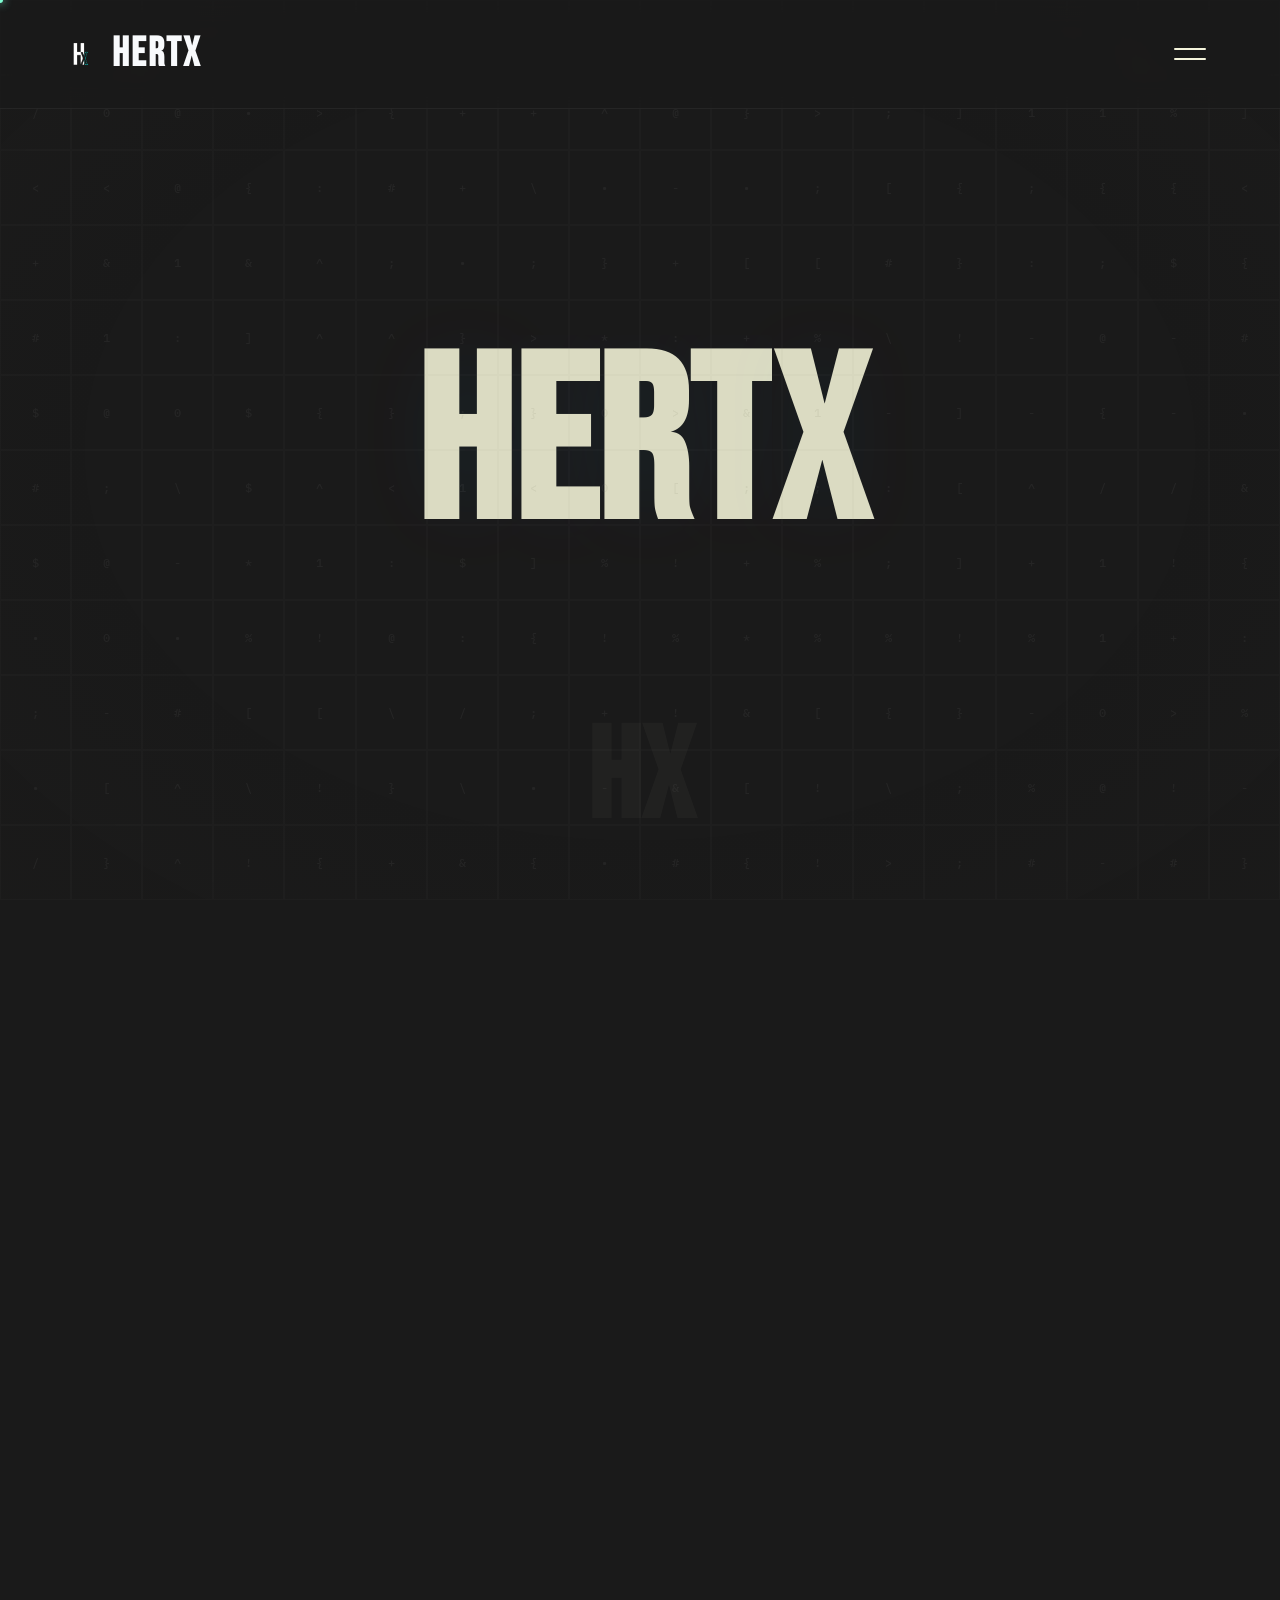
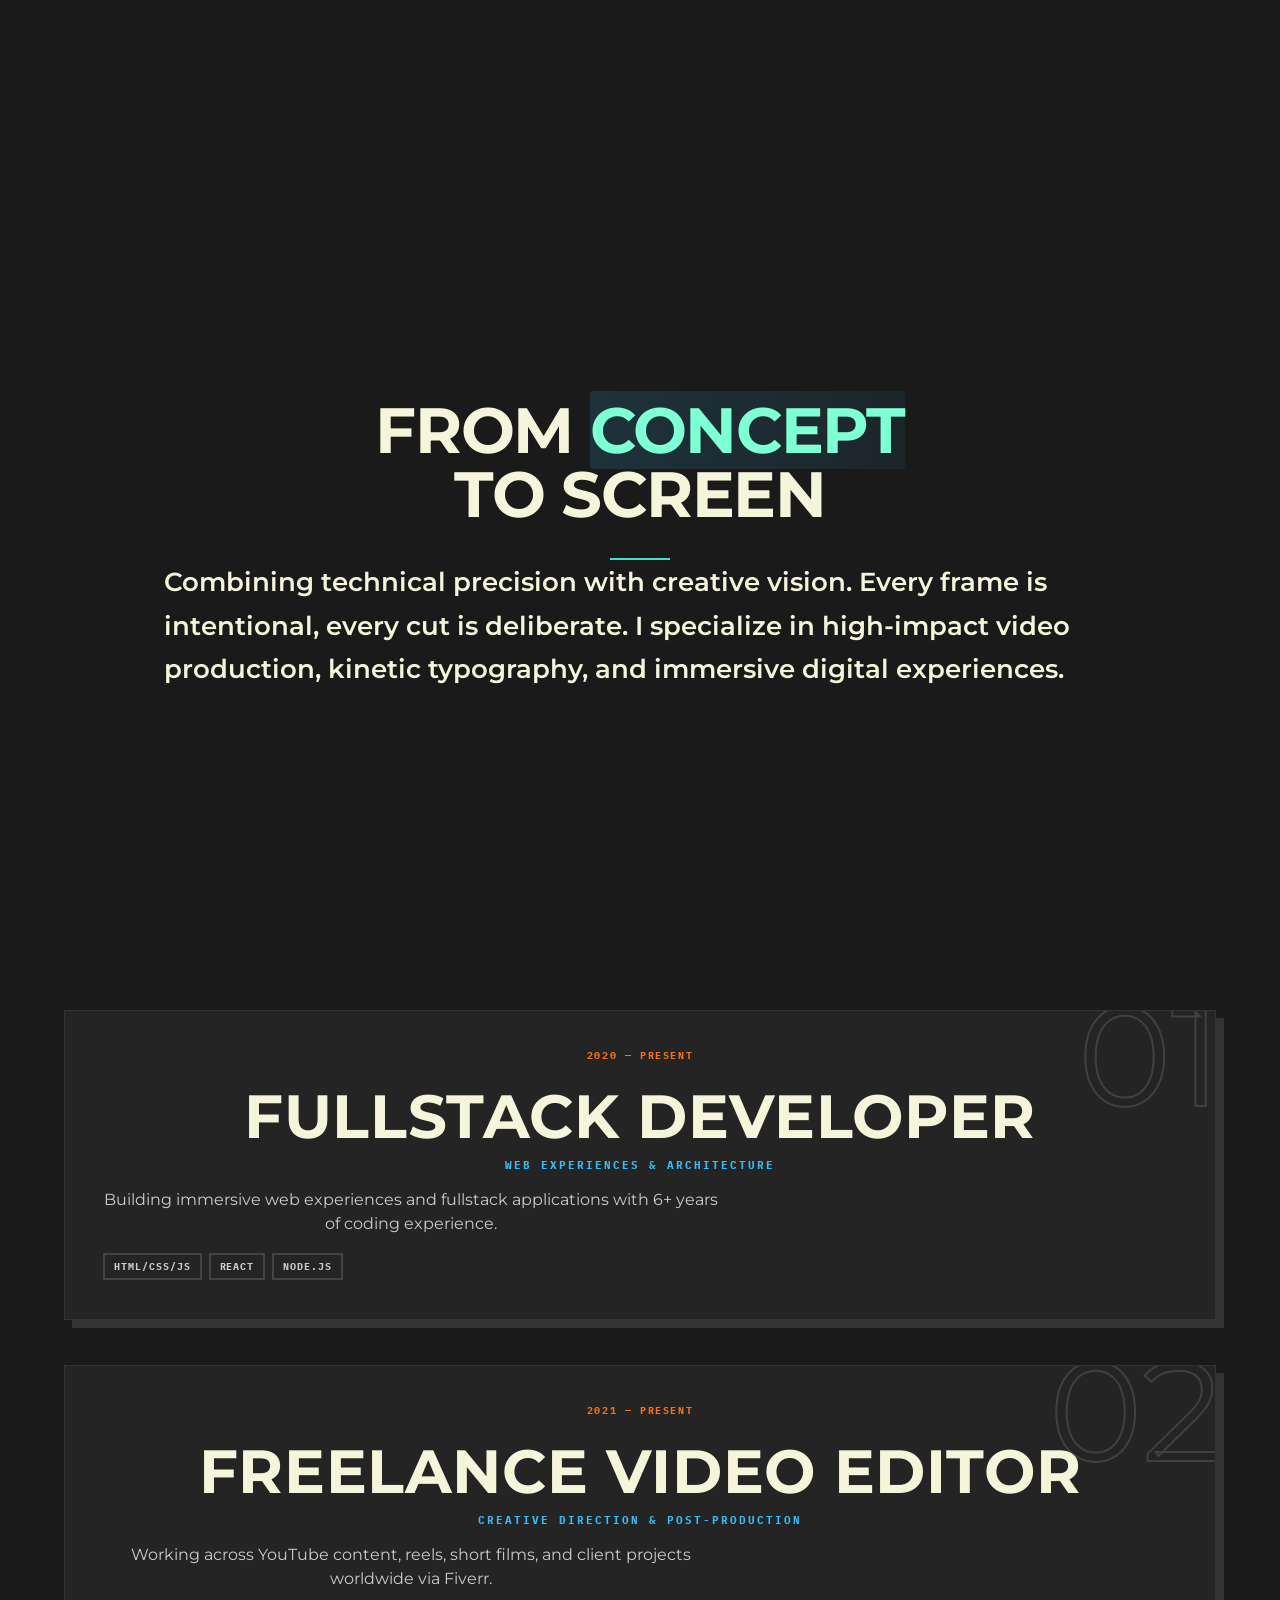
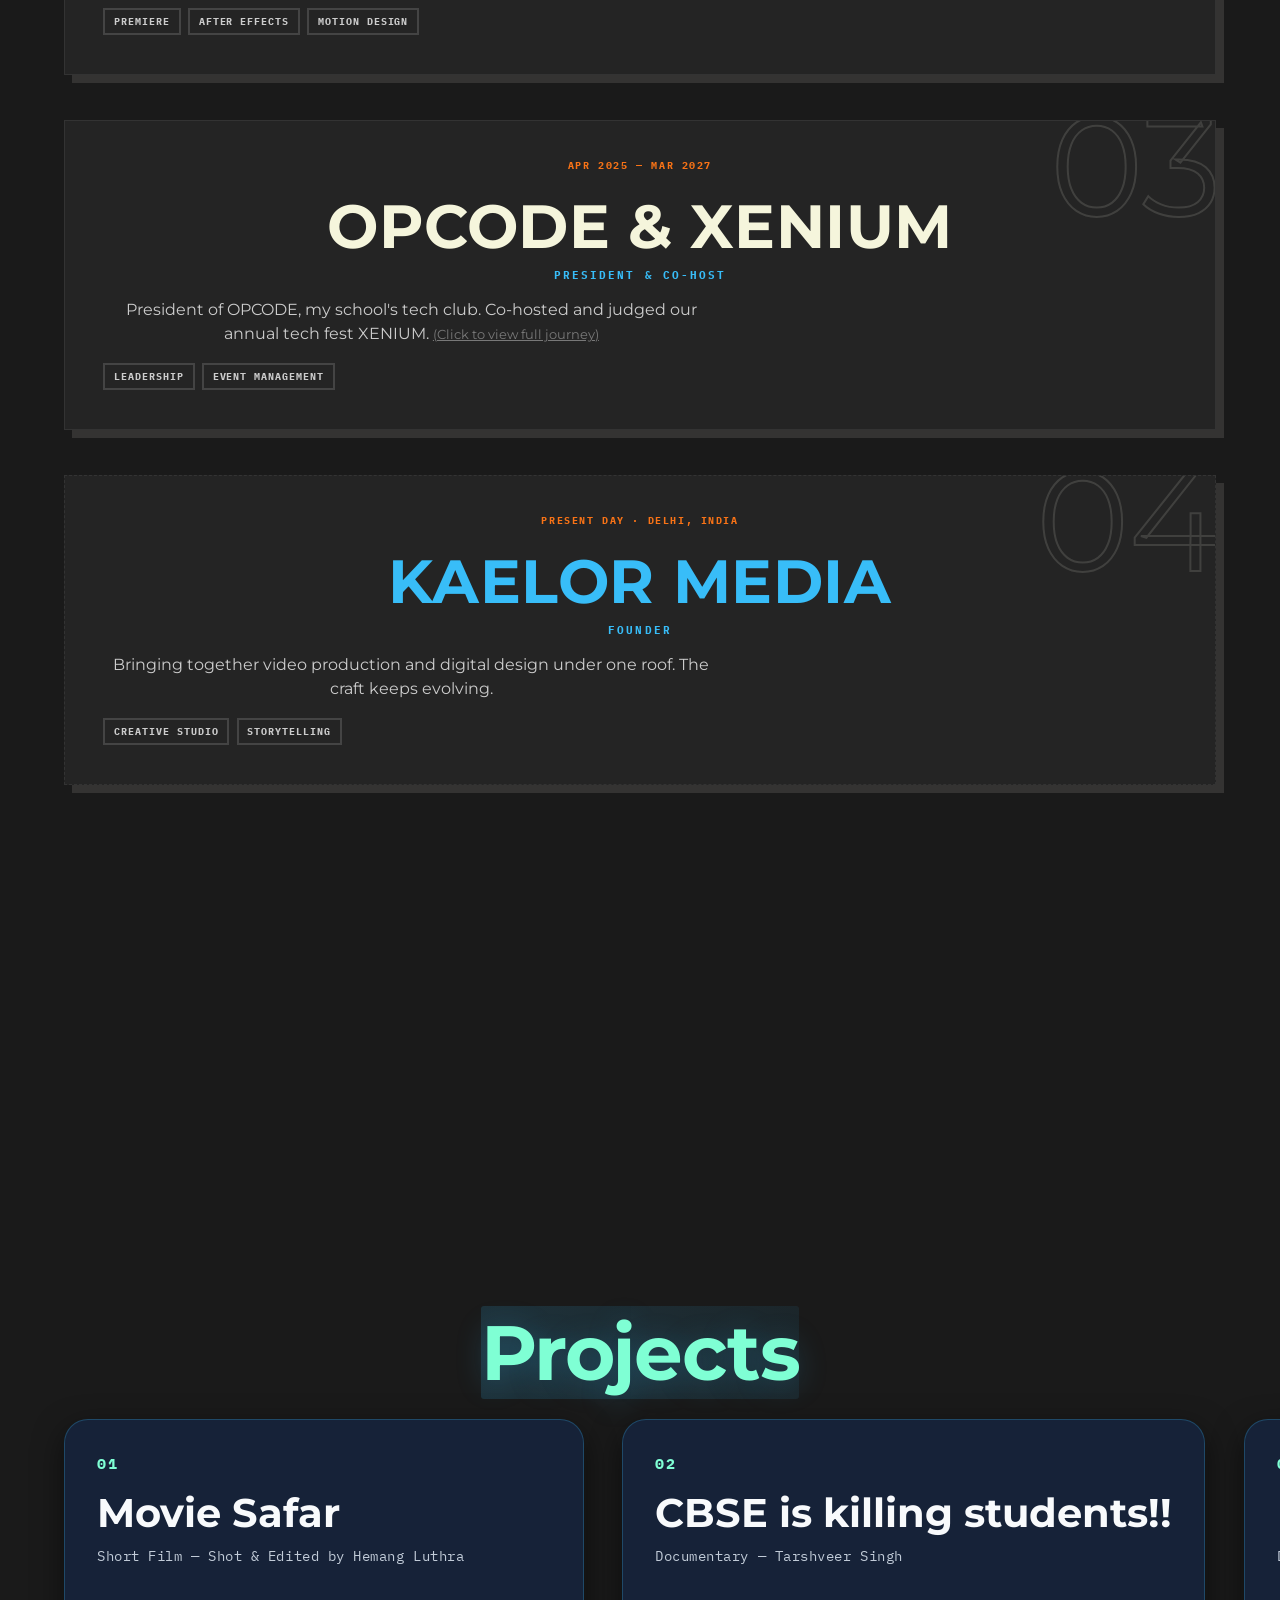
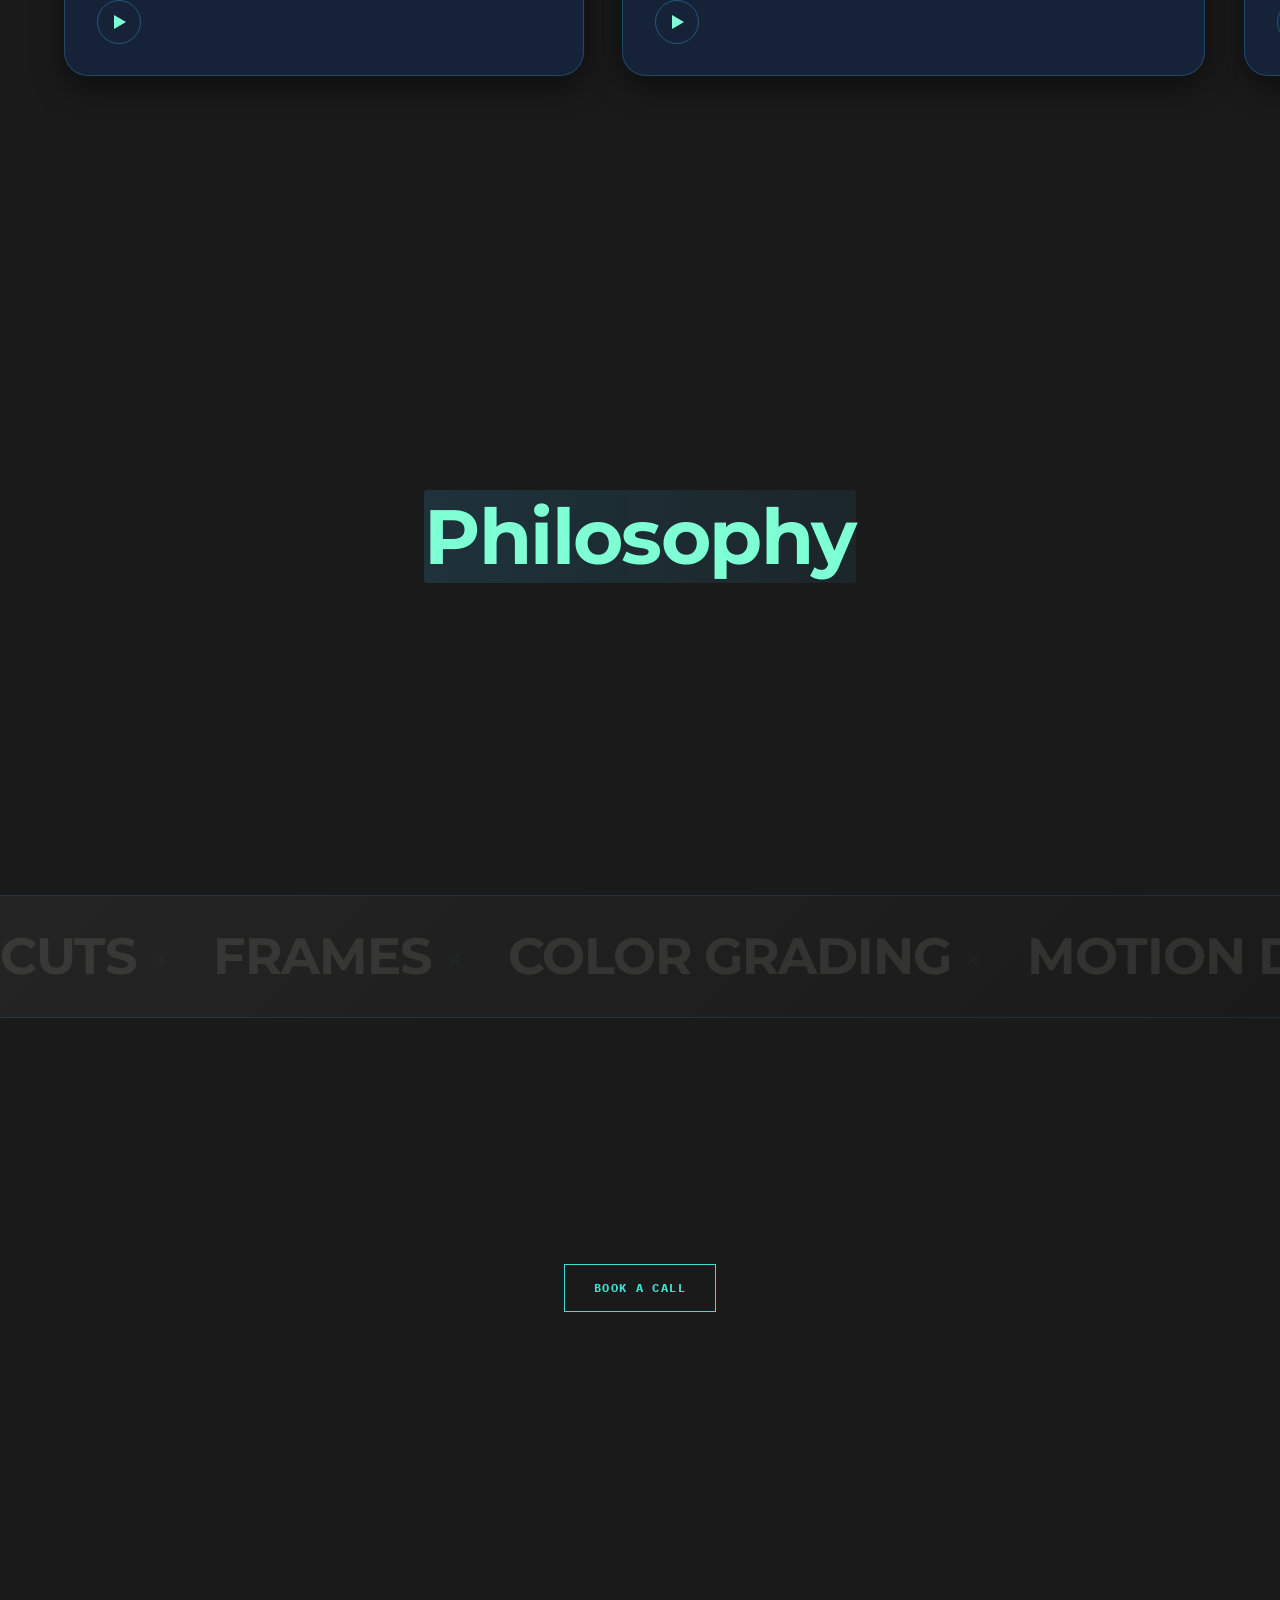
==== commit b86875a7: "fix: resolve H and X gap on initial load" ====
--- a/index.html
+++ b/index.html
@@ -75,7 +75,7 @@
           <h1 class="hero-big-text" id="heroText1" aria-label="Hertx"
             style="position: absolute; top: 50%; left: 50%; transform: translate(-50%, -50%); width: 100%; display: flex; justify-content: center; align-items: center;">
             <span class="hx-h">H</span>
-            <span class="hx-mid" style="overflow: hidden; width: 0px; opacity: 0; display: inline-flex; justify-content: center; letter-spacing: 0;">ERT</span>
+            <span class="hx-mid" style="overflow: hidden; width: 0px; opacity: 0; display: none; justify-content: center; letter-spacing: 0;">ERT</span>
             <span class="hx-x">X</span>
           </h1>
           <h1 class="hero-big-text" id="heroText2" aria-label="Hemang Luthra"
--- a/css/style.css
+++ b/css/style.css
@@ -4498,37 +4498,7 @@
   transform: translateY(-5px) rotate(-45deg) !important;
 }
 
-/* Contact Page Overhaul */
-.contact-bg-overlay {
-  position: fixed;
-  top: 0; left: 0; right: 0; bottom: 0;
-  background-color: transparent;
-  z-index: 1;
-  pointer-events: none;
-  clip-path: circle(0% at 50% 50%);
-  transition: clip-path 0.8s cubic-bezier(0.19, 1, 0.22, 1), background-color 0.4s ease;
-}
-.contact-huge-links {
-  display: flex;
-  flex-direction: column;
-  gap: 1rem;
-}
-.contact-link {
-  font-family: var(--font-display);
-  font-size: clamp(3rem, 8vw, 8rem);
-  font-weight: 700;
-  color: var(--paper);
-  text-decoration: none;
-  line-height: 1;
-  text-transform: uppercase;
-  transition: color 0.4s ease, transform 0.4s cubic-bezier(0.19, 1, 0.22, 1);
-  position: relative;
-  z-index: 10;
-}
-.contact-link:hover {
-  color: #fff;
-  transform: scale(1.05);
-}
+
 
 /* Work Filters */
 .filter-btn {
@@ -4575,3 +4545,41 @@
   left: 0 !important;
   transform: none !important;
 }
+
+/* Contact Page Overhaul */
+.contact-bg-overlay {
+  position: absolute;
+  top: -50%; left: -50%; right: -50%; bottom: -50%;
+  background-color: transparent;
+  z-index: 1;
+  pointer-events: none;
+  clip-path: circle(0% at 50% 50%);
+  transition: clip-path 0.8s cubic-bezier(0.19, 1, 0.22, 1), background-color 0.4s ease;
+}
+.contact-huge-links {
+  display: flex;
+  flex-direction: column;
+  gap: 0;
+}
+.contact-link {
+  font-family: var(--font-display);
+  font-size: clamp(4rem, 10vw, 10rem);
+  font-weight: 700;
+  color: var(--ink);
+  text-decoration: none;
+  line-height: 1;
+  text-transform: uppercase;
+  transition: color 0.4s ease, opacity 0.4s ease, transform 0.4s cubic-bezier(0.19, 1, 0.22, 1);
+  position: relative;
+  z-index: 10;
+  opacity: 1;
+  display: block;
+}
+.contact-huge-links:hover .contact-link {
+  opacity: 0.15;
+}
+.contact-huge-links .contact-link:hover {
+  opacity: 1;
+  color: #fff;
+  transform: translateX(20px);
+}
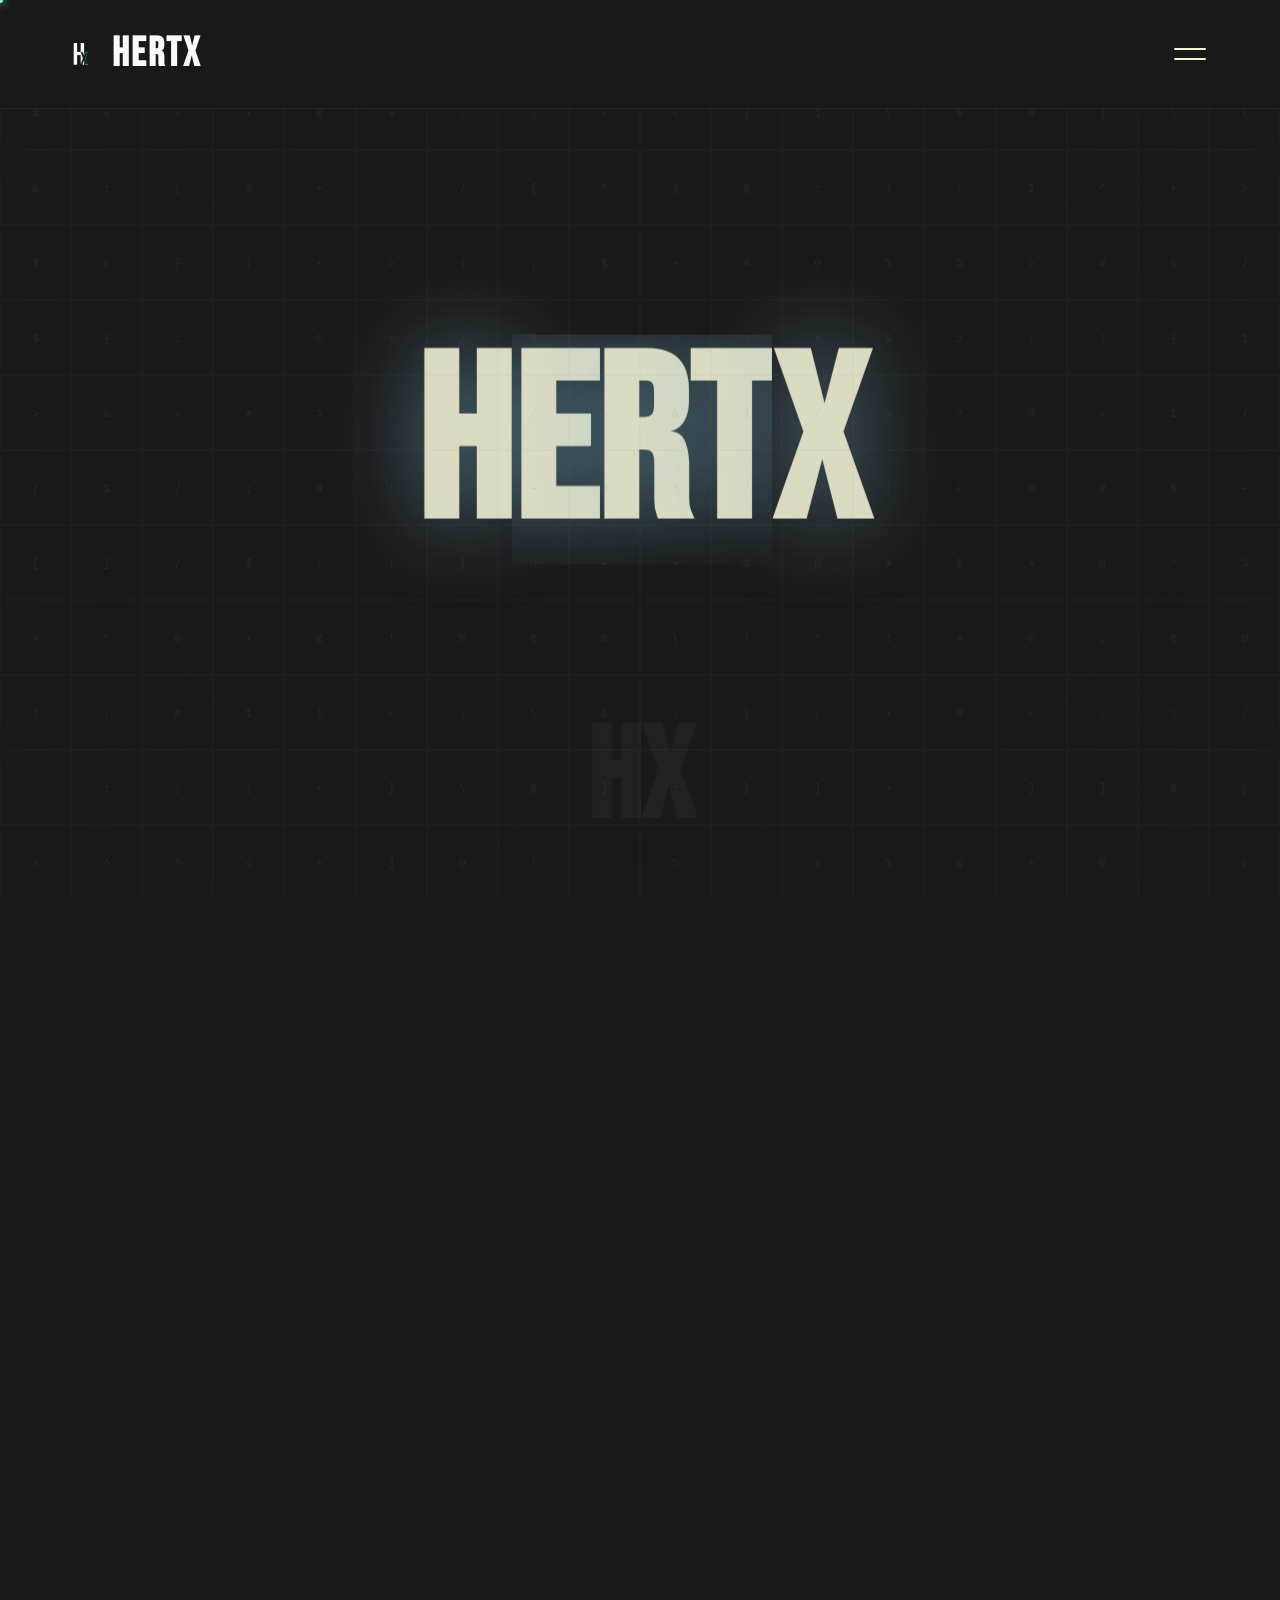
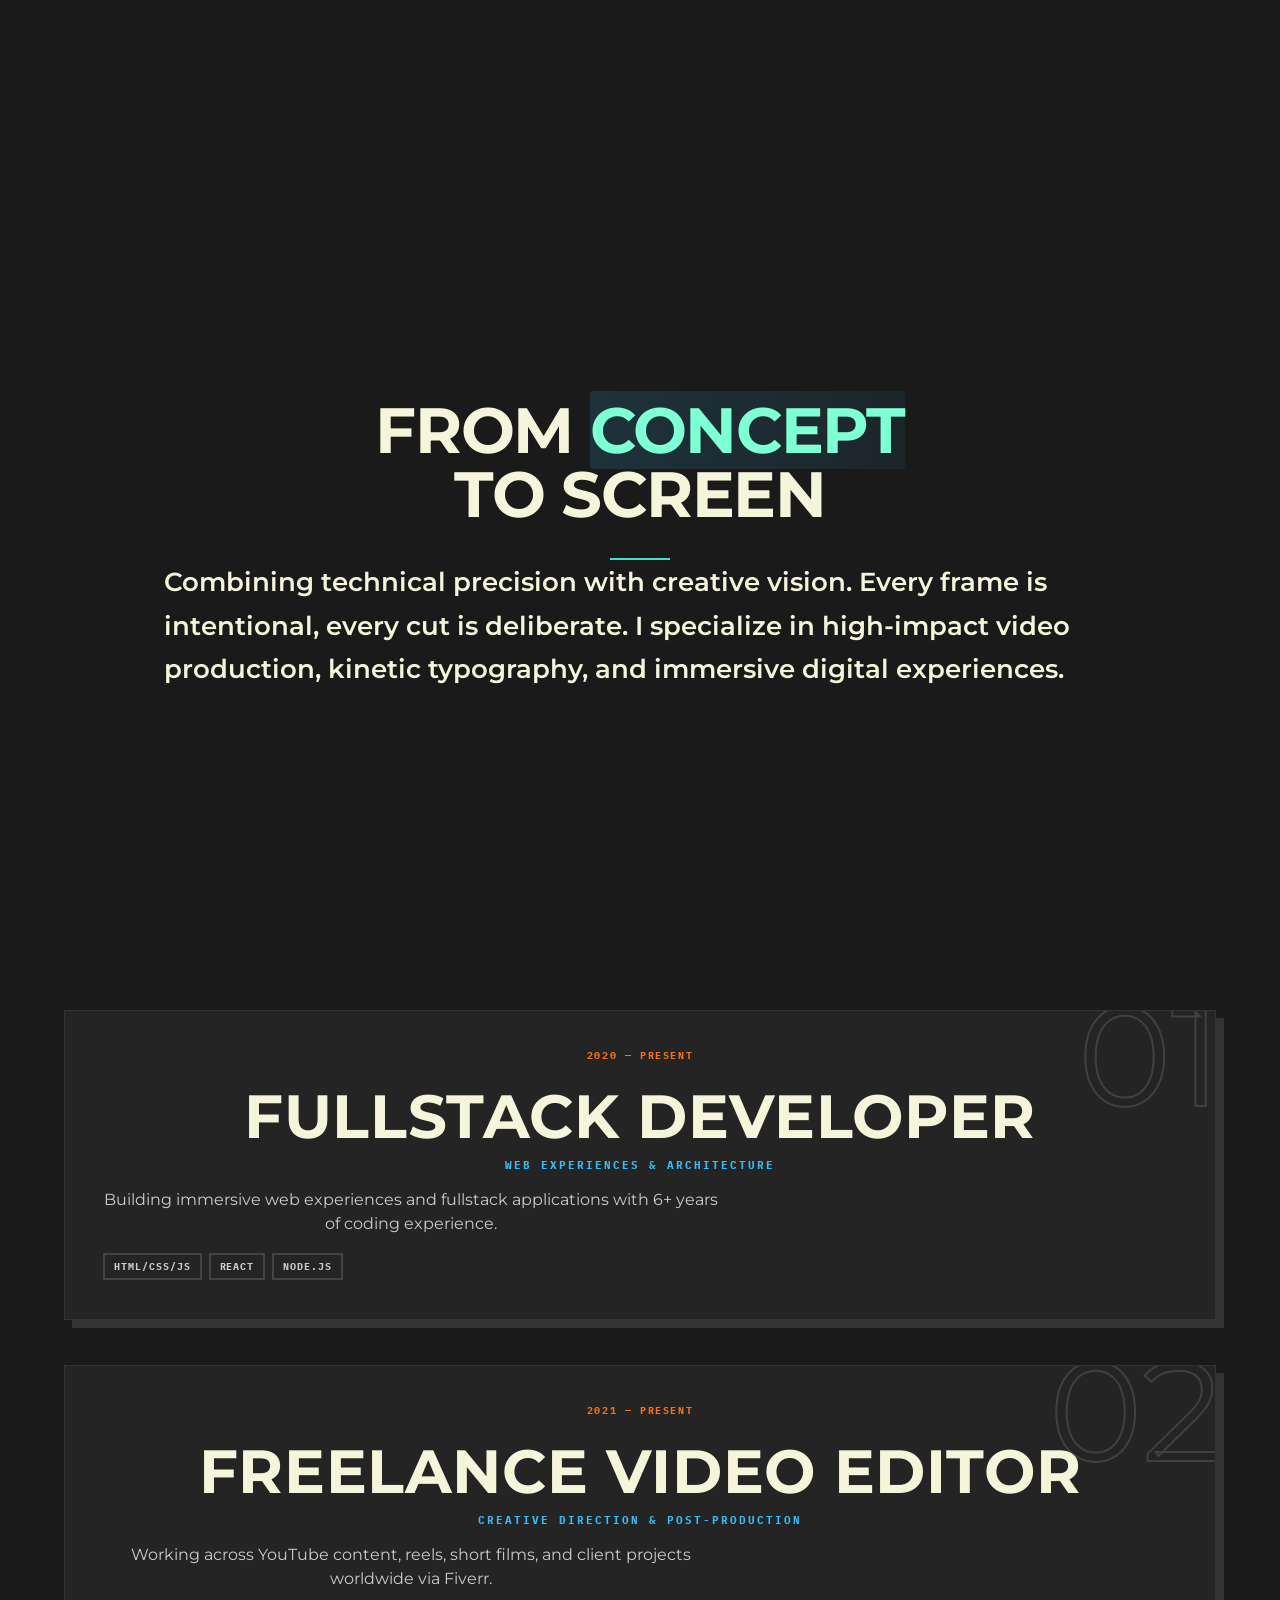
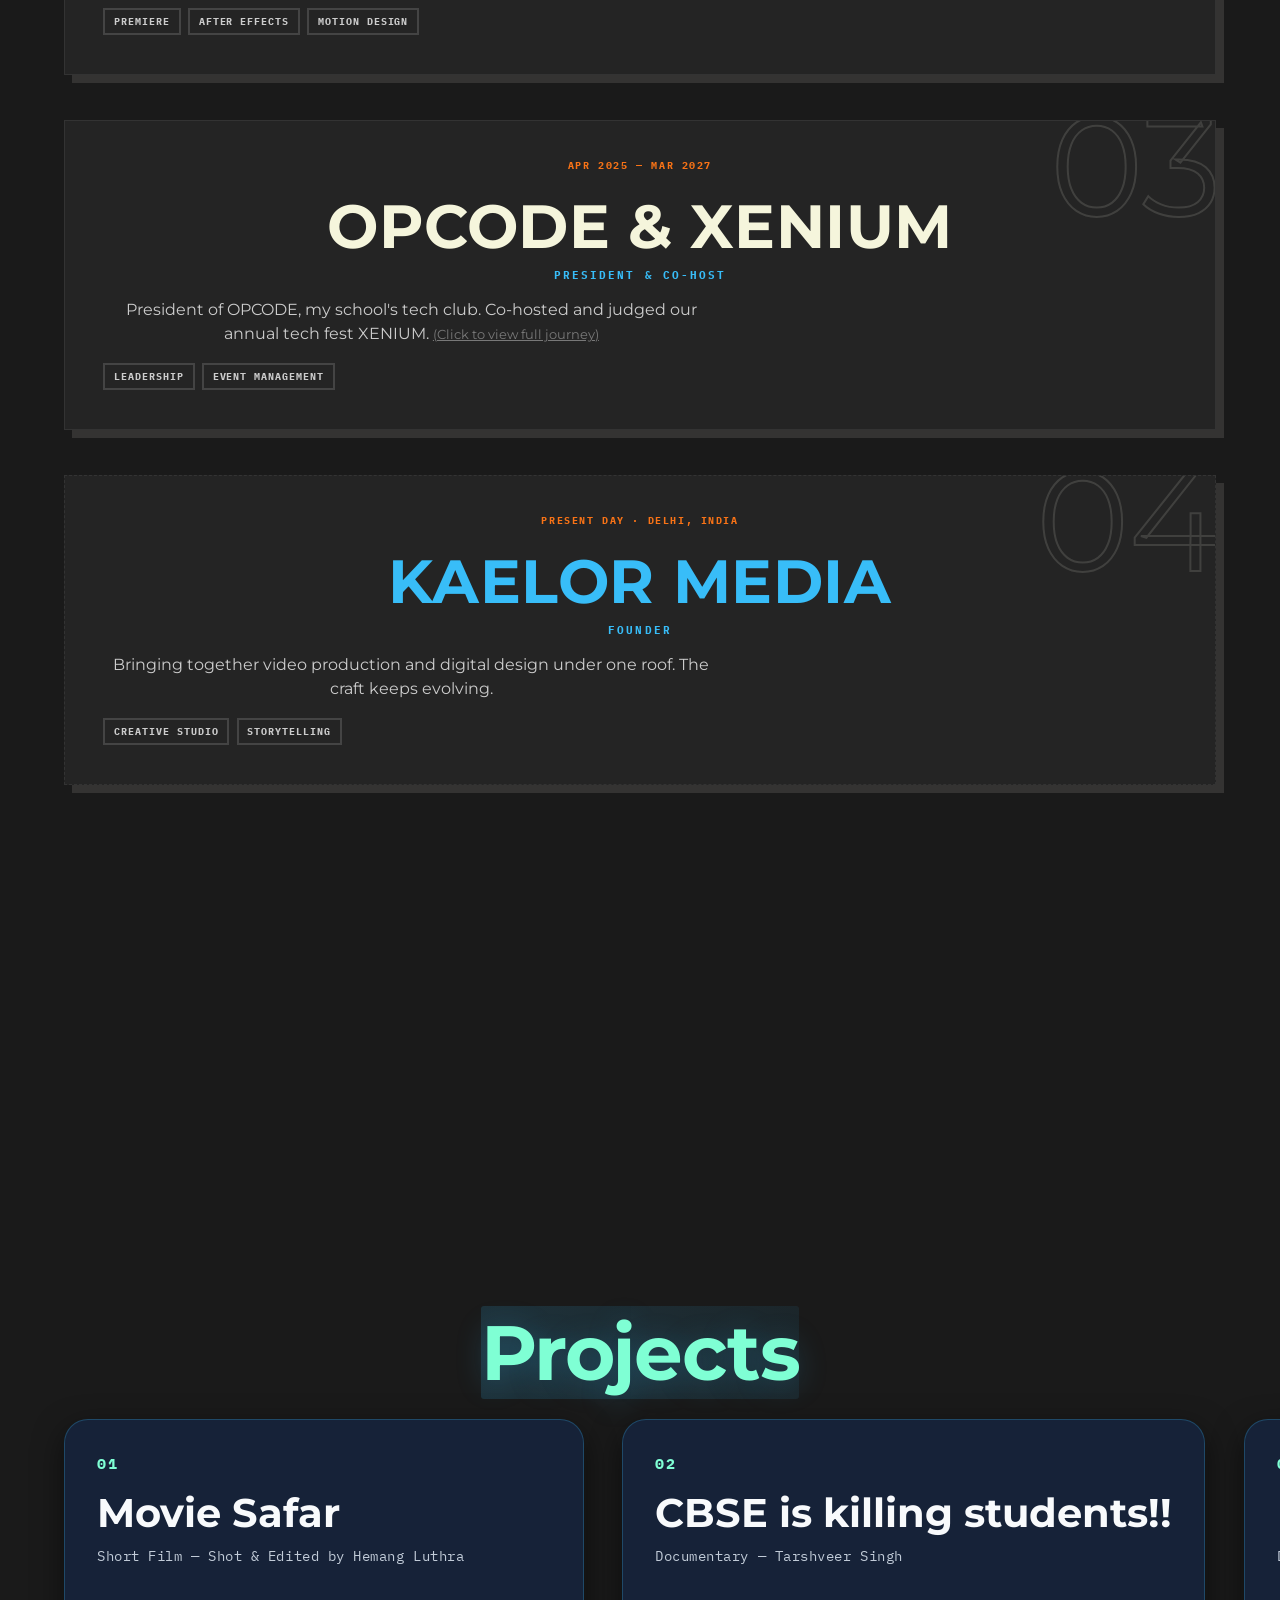
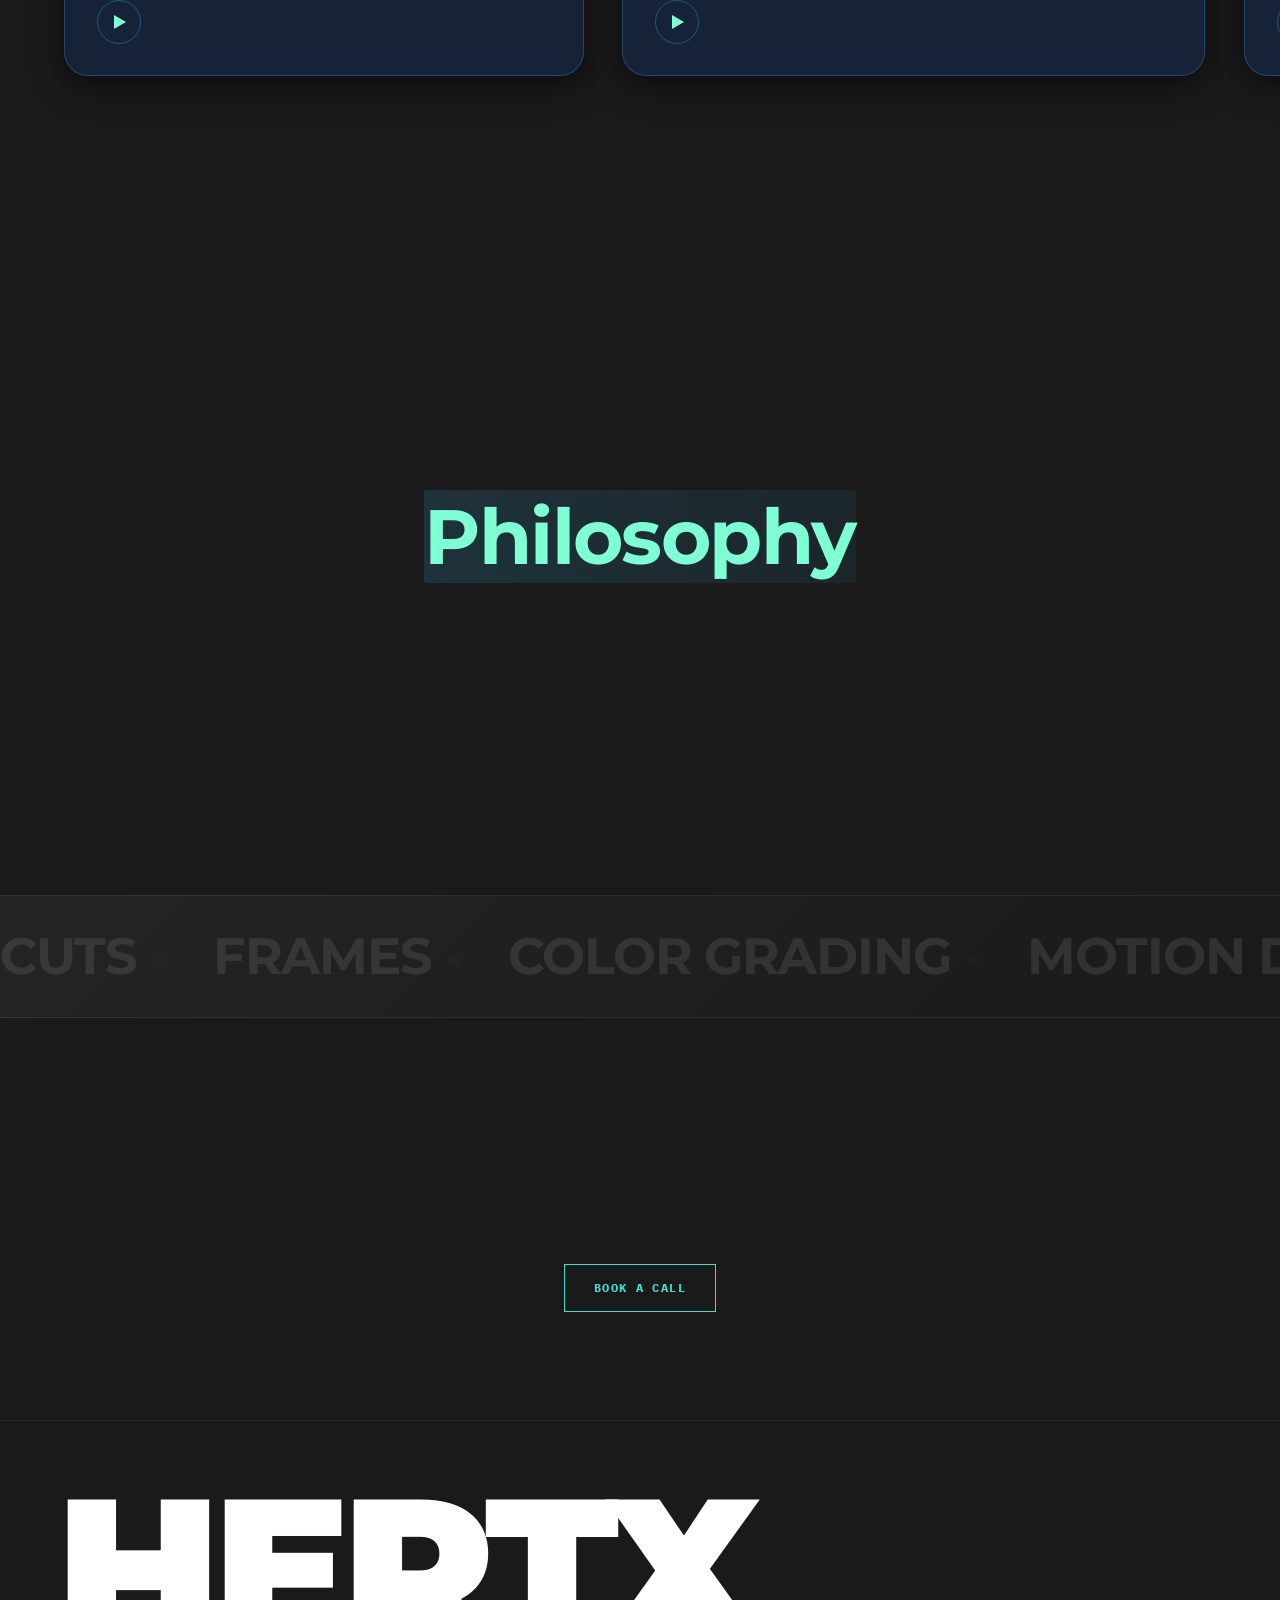
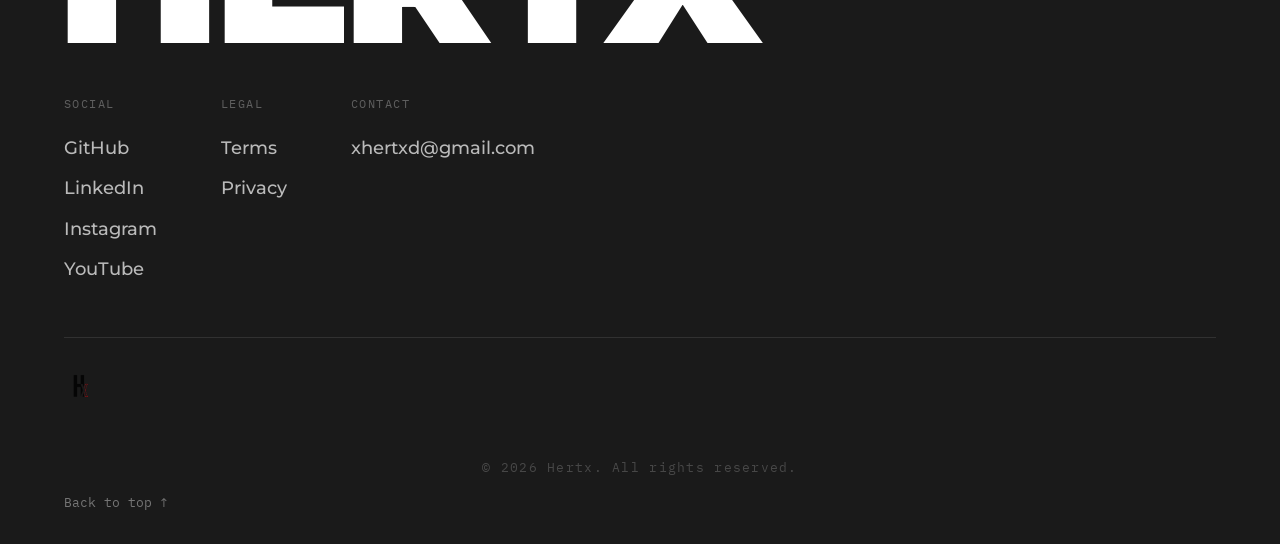
==== commit 657e7bae: "feat: redesign footer to a massive premium typography design, fix privacy and terms centering" ====
--- a/index.html
+++ b/index.html
@@ -251,19 +251,36 @@
   
   <div class="watermark" aria-hidden="true">Hx</div>
   <footer class="footer">
-    <img class="footer__logo" src="Logo Transparent.png" alt="Hemang Luthra" />
-    <div class="footer__row">
-      <div class="footer__links">
-        <a href="mailto:xhertxd@gmail.com">Email</a>
-        <a href="https://github.com/xHertx" target="_blank" rel="noopener">GitHub</a>
-        <a href="https://www.linkedin.com/in/hemang-luthra-328a65303/" target="_blank" rel="noopener">LinkedIn</a>
-        <a href="https://www.instagram.com/xhertxd" target="_blank" rel="noopener">Instagram</a>
-        <a href="https://youtube.com/@xHertx" target="_blank" rel="noopener">YouTube</a>
-        <a href="/terms/">Terms</a>
-        <a href="/privacy/">Privacy</a>
+    <div class="footer__inner">
+      <div class="footer__top">
+        <div class="footer__brand">
+          <h2 class="footer__massive">HERTX</h2>
+        </div>
+        <div class="footer__nav">
+          <div class="footer__nav-col">
+            <span>Social</span>
+            <a href="https://github.com/xHertx" target="_blank" rel="noopener">GitHub</a>
+            <a href="https://www.linkedin.com/in/hemang-luthra-328a65303/" target="_blank" rel="noopener">LinkedIn</a>
+            <a href="https://www.instagram.com/xhertxd" target="_blank" rel="noopener">Instagram</a>
+            <a href="https://youtube.com/@xHertx" target="_blank" rel="noopener">YouTube</a>
+          </div>
+          <div class="footer__nav-col">
+            <span>Legal</span>
+            <a href="terms/">Terms</a>
+            <a href="privacy/">Privacy</a>
+          </div>
+          <div class="footer__nav-col">
+            <span>Contact</span>
+            <a href="mailto:xhertxd@gmail.com">xhertxd@gmail.com</a>
+          </div>
+        </div>
+      </div>
+      <div class="footer__bottom">
+        <img class="footer__logo" src="Logo Transparent.png" alt="Hemang Luthra" />
+        <p class="footer__copy">&copy; 2026 Hertx. All rights reserved.</p>
+        <a href="#top" class="footer__back-to-top">Back to top &uarr;</a>
       </div>
     </div>
-    <p class="footer__copy mono">&copy; 2026 Hertx. All rights reserved.</p>
   </footer>
   <script src="https://cdnjs.cloudflare.com/ajax/libs/three.js/r128/three.min.js"></script>
   <script src="https://cdnjs.cloudflare.com/ajax/libs/gsap/3.12.5/gsap.min.js"></script>
--- a/css/style.css
+++ b/css/style.css
@@ -4583,3 +4583,97 @@
   color: #fff;
   transform: translateX(20px);
 }
+
+/* --- PREMIUM FOOTER OVERRIDES --- */
+.footer {
+  background: var(--bg);
+  padding: clamp(4rem, 8vh, 8rem) var(--pad) 2rem;
+  border-top: 1px solid rgba(255,255,255,0.05);
+  clip-path: none;
+  text-align: left;
+}
+.footer__inner {
+  max-width: 1400px;
+  margin: 0 auto;
+}
+.footer__top {
+  display: flex;
+  justify-content: space-between;
+  align-items: flex-end;
+  margin-bottom: clamp(3rem, 6vh, 6rem);
+  flex-wrap: wrap;
+  gap: 3rem;
+}
+.footer__massive {
+  font-family: var(--font-display);
+  font-size: clamp(4.5rem, 16vw, 15rem);
+  font-weight: 900;
+  line-height: 0.75;
+  letter-spacing: -0.04em;
+  color: #fff;
+  margin: 0;
+  margin-left: -0.04em;
+}
+.footer__nav {
+  display: flex;
+  gap: clamp(2rem, 5vw, 5rem);
+  flex-wrap: wrap;
+}
+.footer__nav-col {
+  display: flex;
+  flex-direction: column;
+  gap: 0.8rem;
+}
+.footer__nav-col span {
+  font-family: var(--font-mono);
+  font-size: 0.75rem;
+  color: rgba(255,255,255,0.3);
+  letter-spacing: 0.12em;
+  text-transform: uppercase;
+  margin-bottom: 0.5rem;
+}
+.footer__nav-col a {
+  font-family: var(--font-display);
+  font-size: 1.15rem;
+  font-weight: 500;
+  color: rgba(255,255,255,0.7);
+  transition: color 0.3s, transform 0.3s;
+}
+.footer__nav-col a:hover {
+  color: #fff;
+  transform: translateX(4px);
+}
+.footer__bottom {
+  display: flex;
+  justify-content: space-between;
+  align-items: center;
+  padding-top: 2rem;
+  border-top: 1px solid rgba(255,255,255,0.1);
+  flex-wrap: wrap;
+  gap: 1rem;
+}
+.footer__logo {
+  width: 32px;
+  height: 32px;
+  filter: invert(1);
+  opacity: 0.8;
+  margin: 0;
+}
+.footer__copy, .footer__back-to-top {
+  font-family: var(--font-mono);
+  font-size: 0.8rem;
+  color: rgba(255,255,255,0.4);
+  text-decoration: none;
+  transition: color 0.3s;
+}
+.footer__back-to-top:hover {
+  color: #fff;
+}
+@media (max-width: 900px) {
+  .footer__top { flex-direction: column; align-items: flex-start; }
+  .footer__nav { width: 100%; justify-content: flex-start; gap: 3rem; }
+}
+@media (max-width: 600px) {
+  .footer__bottom { flex-direction: column; align-items: flex-start; gap: 1.5rem; }
+  .footer__nav-col { min-width: 40%; }
+}
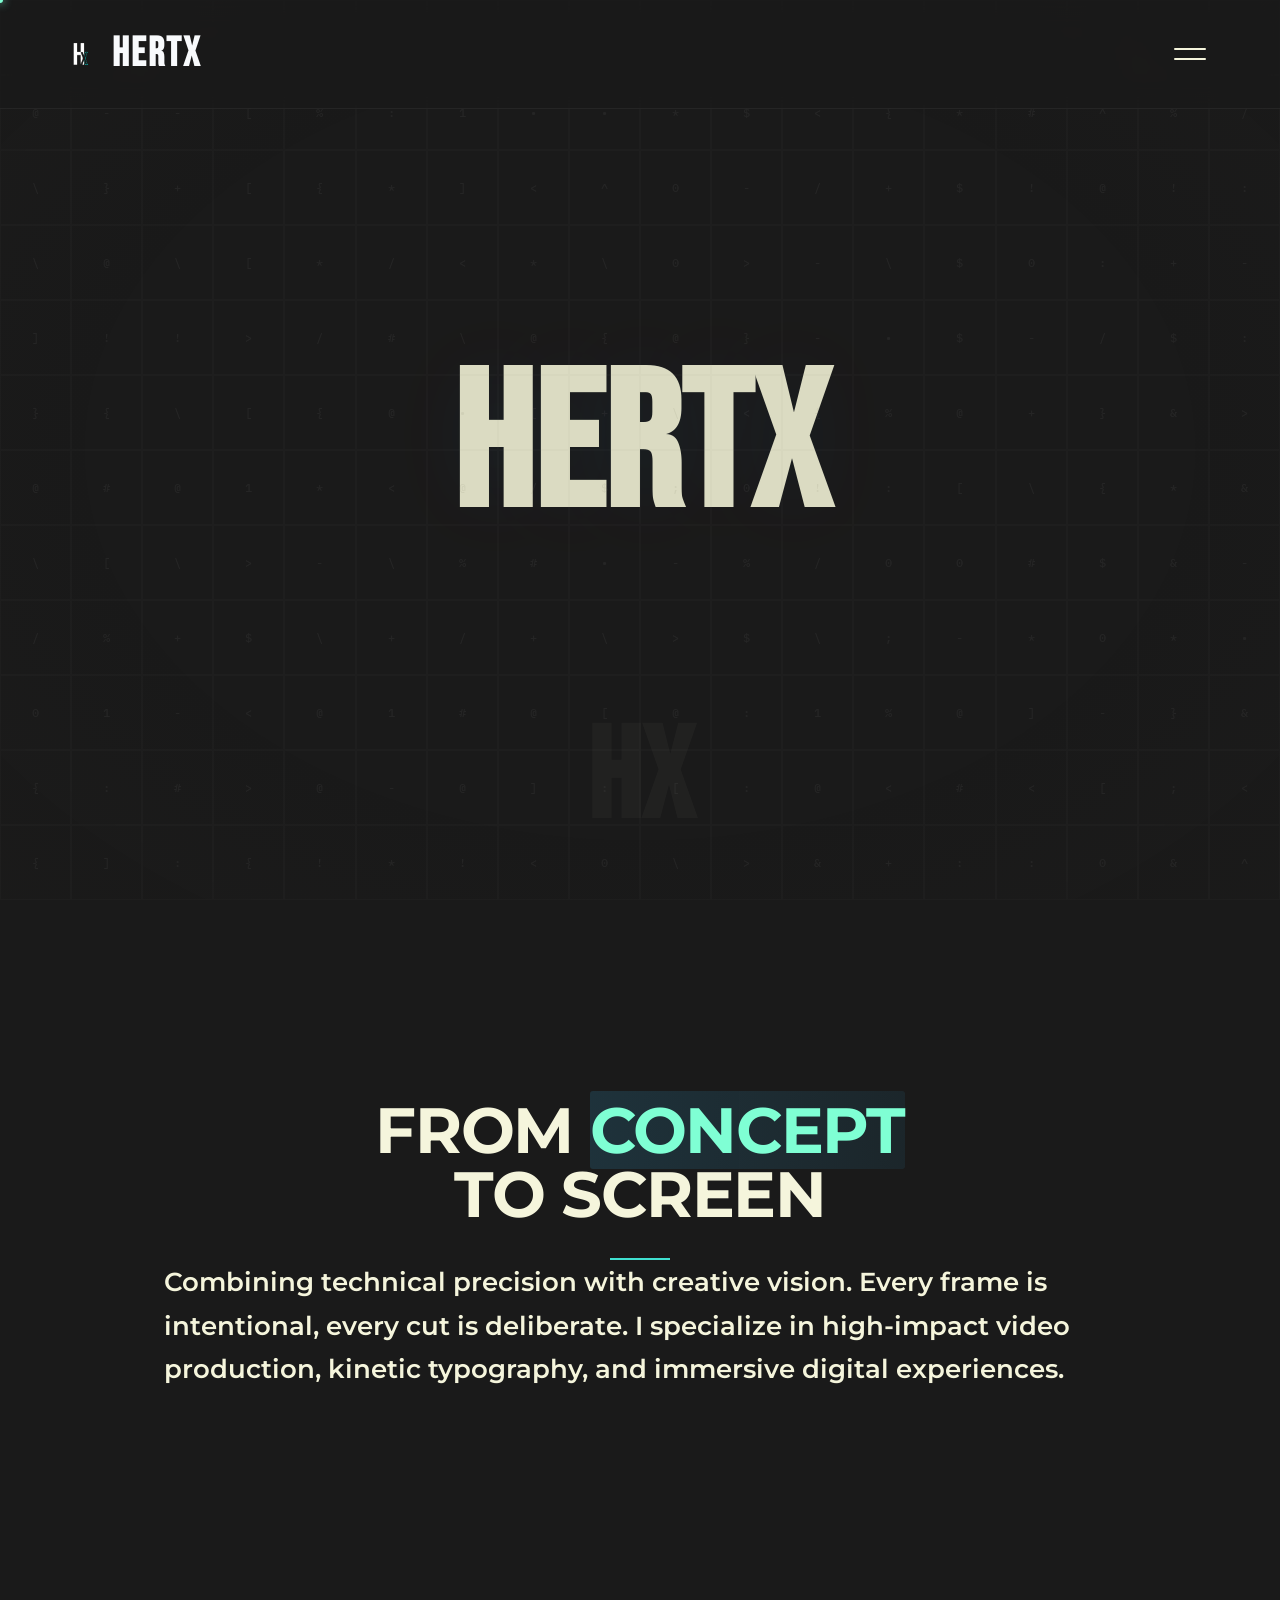
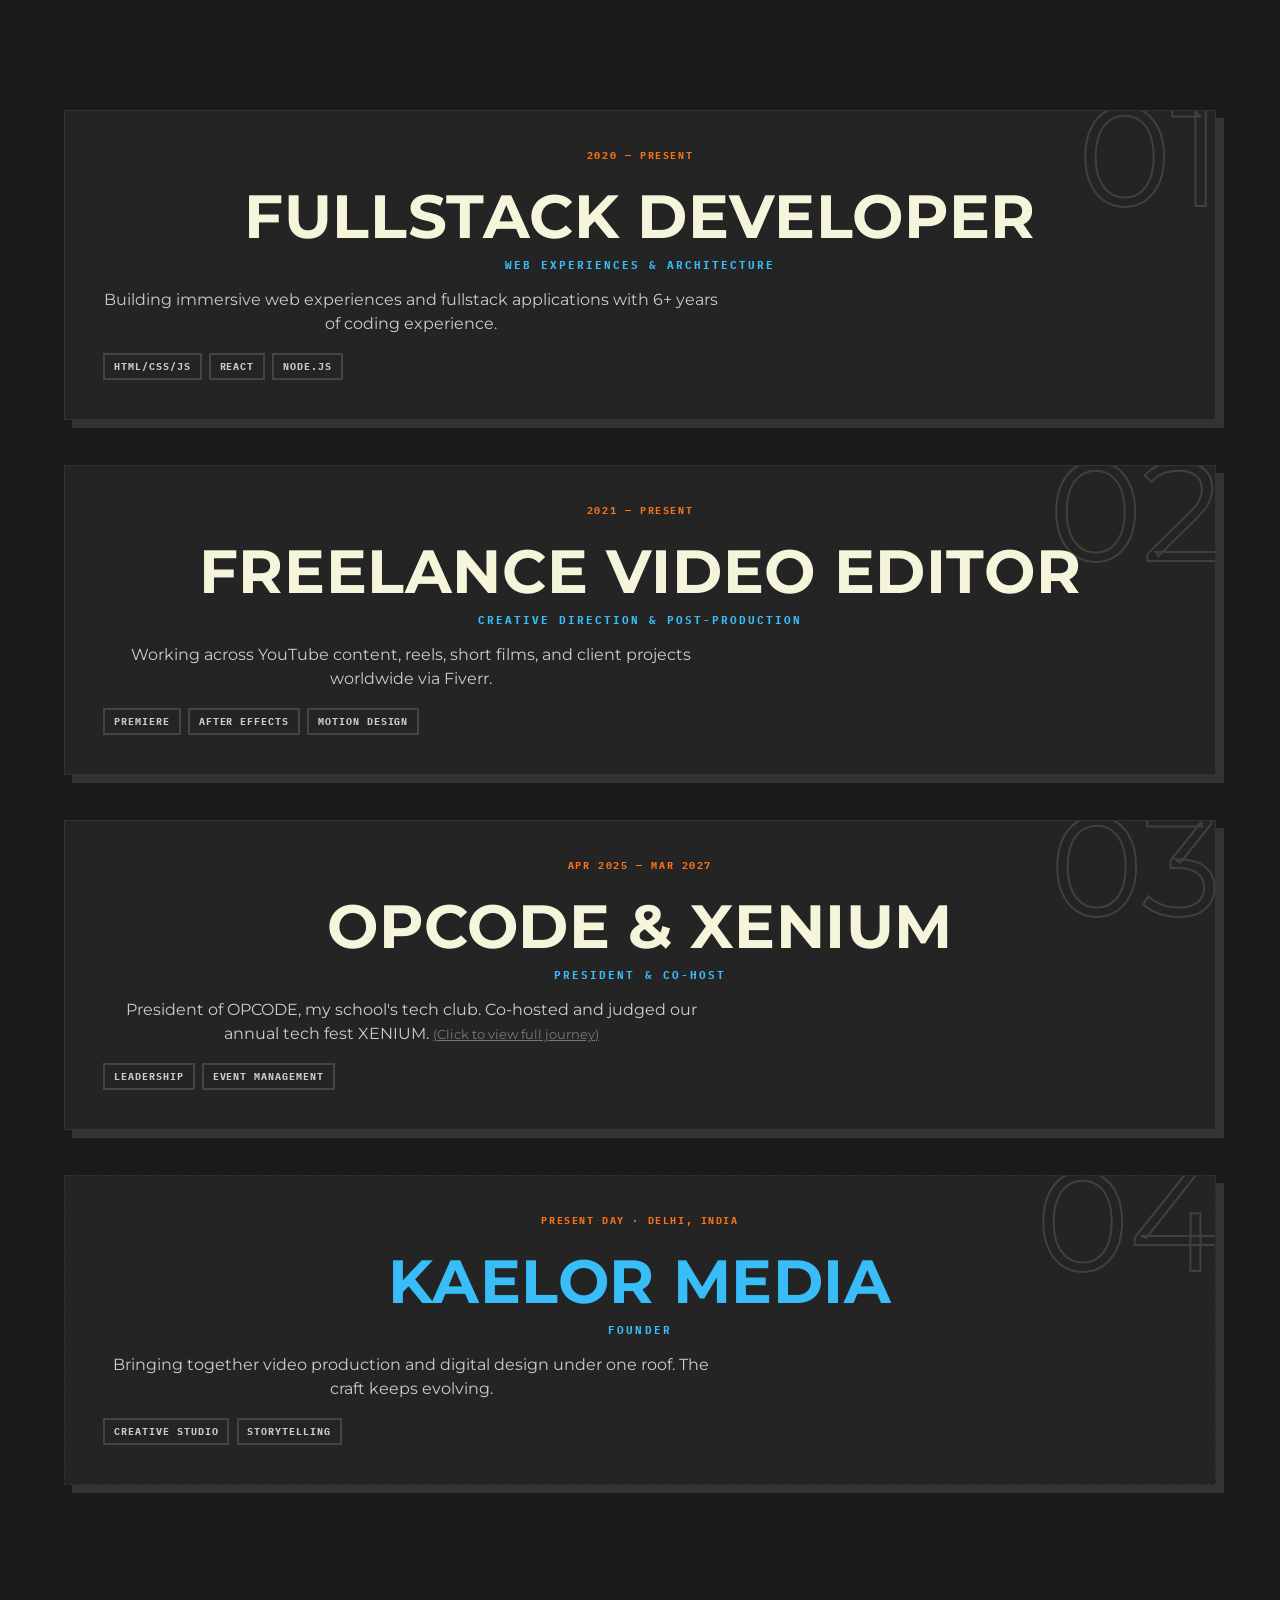
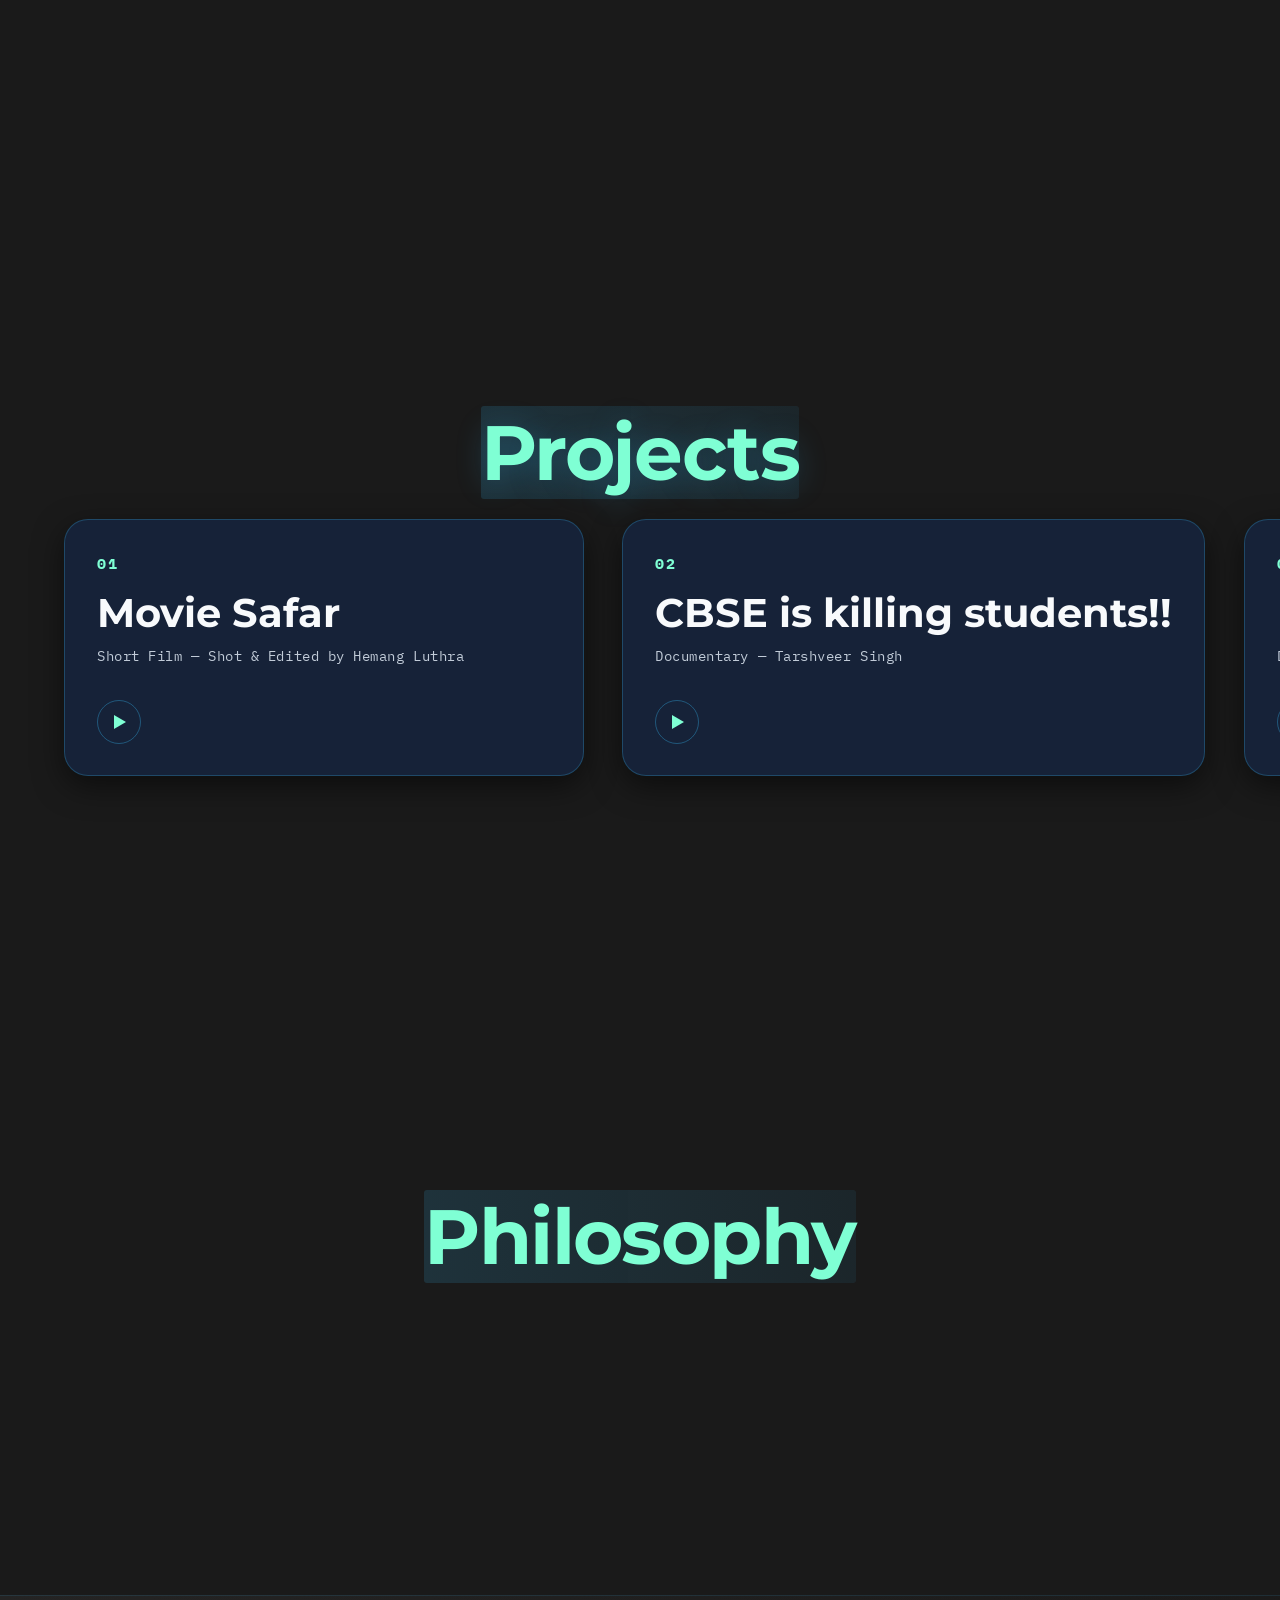
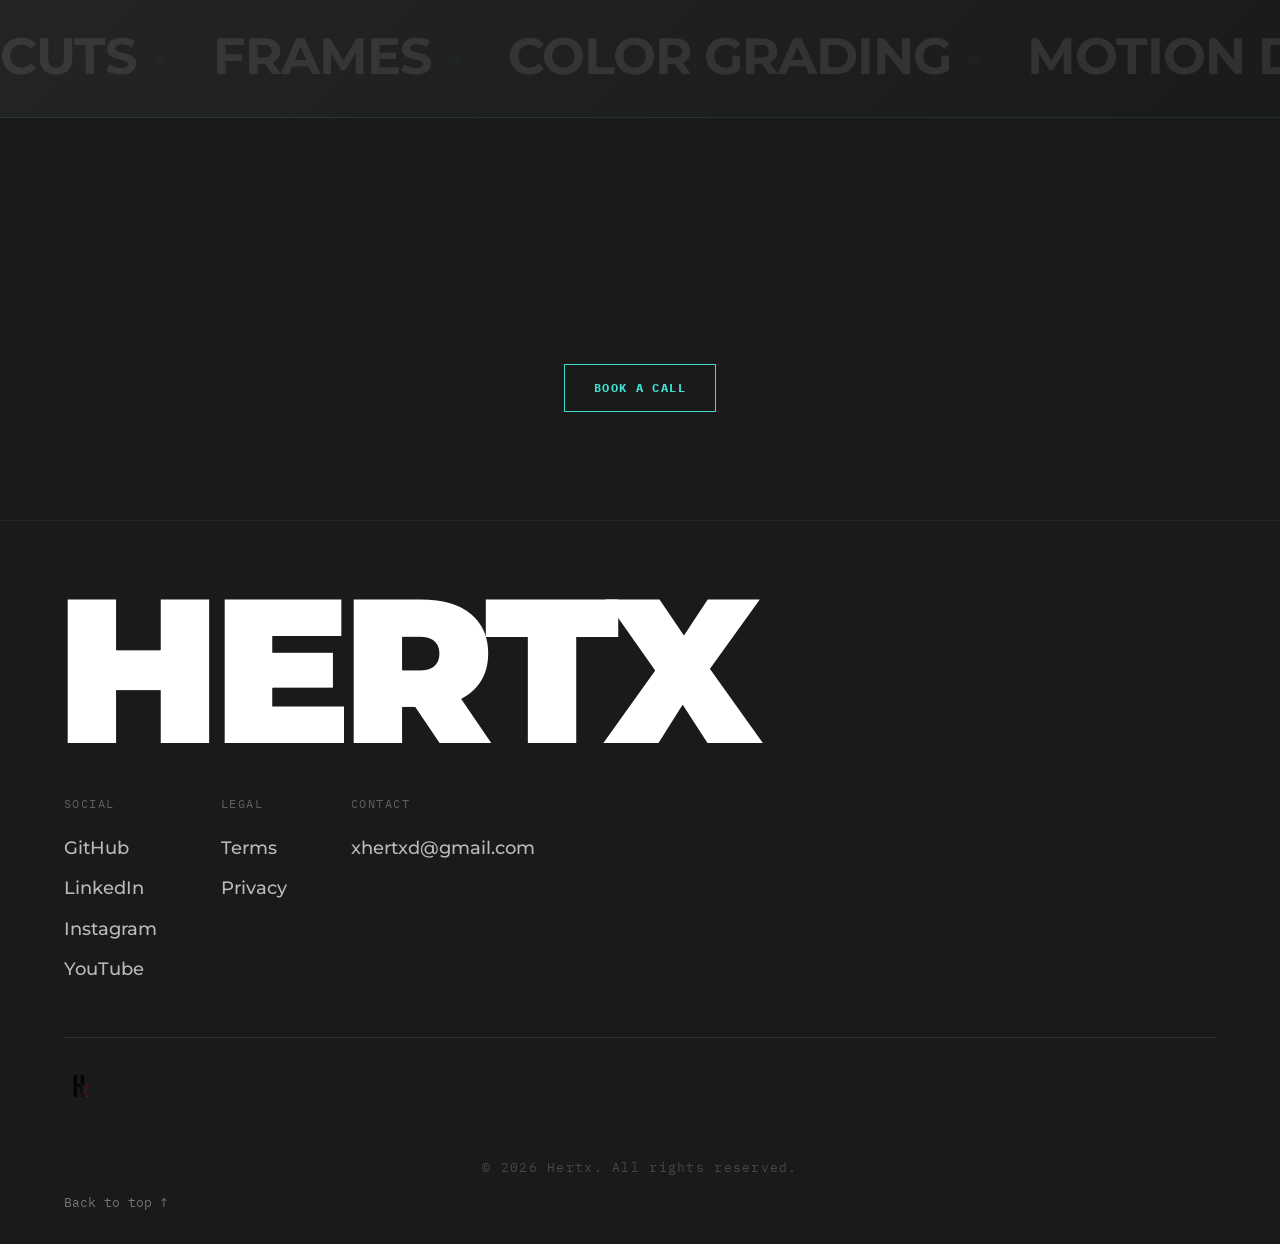
==== commit e17f0ff5: "refactor: scrap hero animation and display Hertx as one word" ====
--- a/index.html
+++ b/index.html
@@ -67,20 +67,12 @@
     </div>
   </div>
   <main id="top">
-    <section class="hero-wrap" id="hero" data-section-color="dark" style="height: 200vh;">
-      <div class="hero hero--sticky" style="position: sticky; top: 0; height: 100vh;">
+    <section class="hero-wrap" id="hero" data-section-color="dark" style="height: 100vh;">
+      <div class="hero hero--sticky" style="position: relative; height: 100vh;">
         <canvas class="bg3d-canvas" id="bg3d" aria-hidden="true"></canvas>
         <div class="hero-grid" id="heroGrid" aria-hidden="true"></div>
-        <div class="hero-inner container" style="position: relative;">
-          <h1 class="hero-big-text" id="heroText1" aria-label="Hertx"
-            style="position: absolute; top: 50%; left: 50%; transform: translate(-50%, -50%); width: 100%; display: flex; justify-content: center; align-items: center;">
-            <span class="hx-h">H</span>
-            <span class="hx-mid" style="overflow: hidden; width: 0px; opacity: 0; display: none; justify-content: center; letter-spacing: 0;">ERT</span>
-            <span class="hx-x">X</span>
-          </h1>
-          <h1 class="hero-big-text" id="heroText2" aria-label="Hemang Luthra"
-            style="position: absolute; top: 50%; left: 50%; transform: translate(-50%, -50%); width: 100%; opacity: 0;">
-            Hemang Luthra</h1>
+        <div class="hero-inner container" style="position: relative; height: 100%; display: flex; justify-content: center; align-items: center;">
+          <h1 class="hero-big-text" style="font-size: clamp(4rem, 15vw, 12rem); margin: 0;">HERTX</h1>
         </div>
       </div>
     </section>
--- a/css/style.css
+++ b/css/style.css
@@ -4677,3 +4677,21 @@
   .footer__bottom { flex-direction: column; align-items: flex-start; gap: 1.5rem; }
   .footer__nav-col { min-width: 40%; }
 }
+/* --- LEGAL PAGES ALIGNMENT OVERRIDE --- */
+body.page-legal .section,
+body.page-legal .page-hero,
+body.page-legal .container,
+body.page-legal .section__eyebrow,
+body.page-legal h1,
+body.page-legal .legal-content,
+body.page-legal .legal-section,
+body.page-legal .legal-section p,
+body.page-legal .legal-heading {
+  text-align: left !important;
+}
+body.page-legal .accent-line {
+  margin-left: 0 !important;
+}
+body.page-legal .page-hero {
+  align-items: flex-start !important;
+}
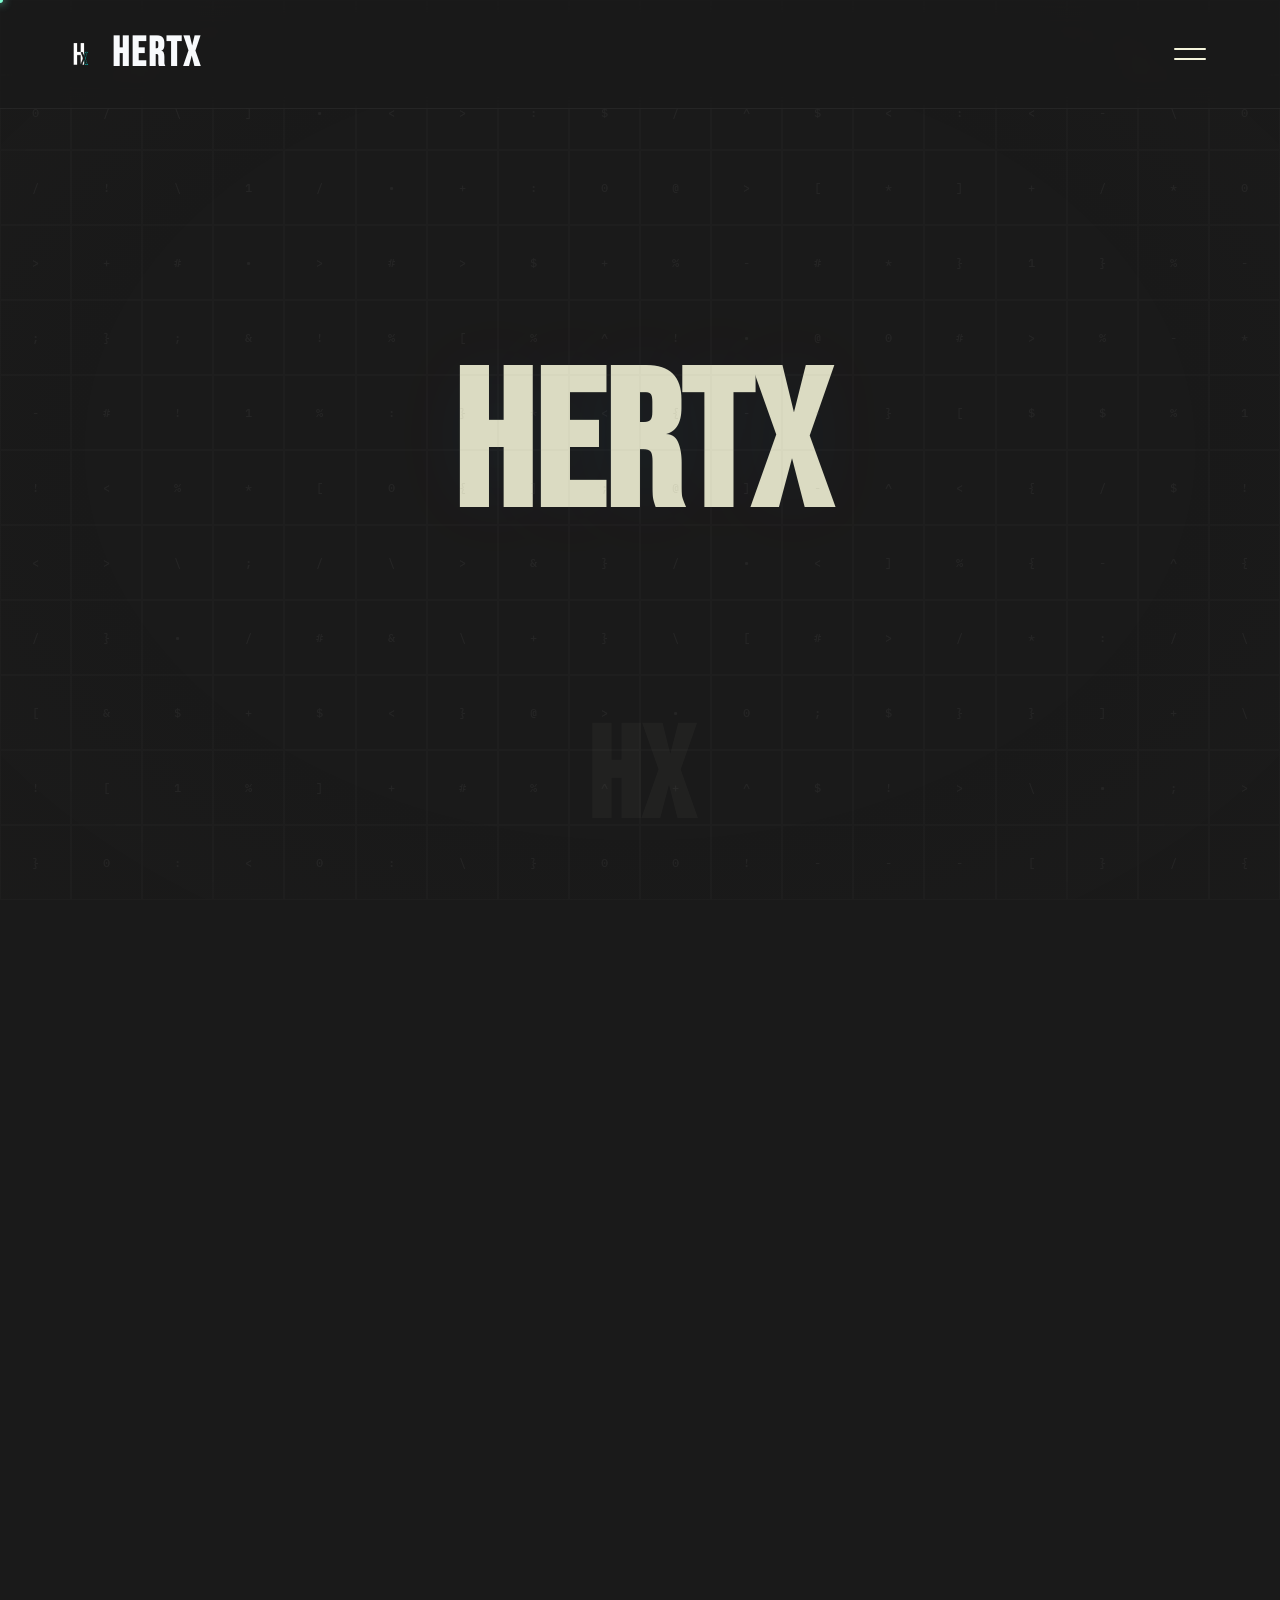
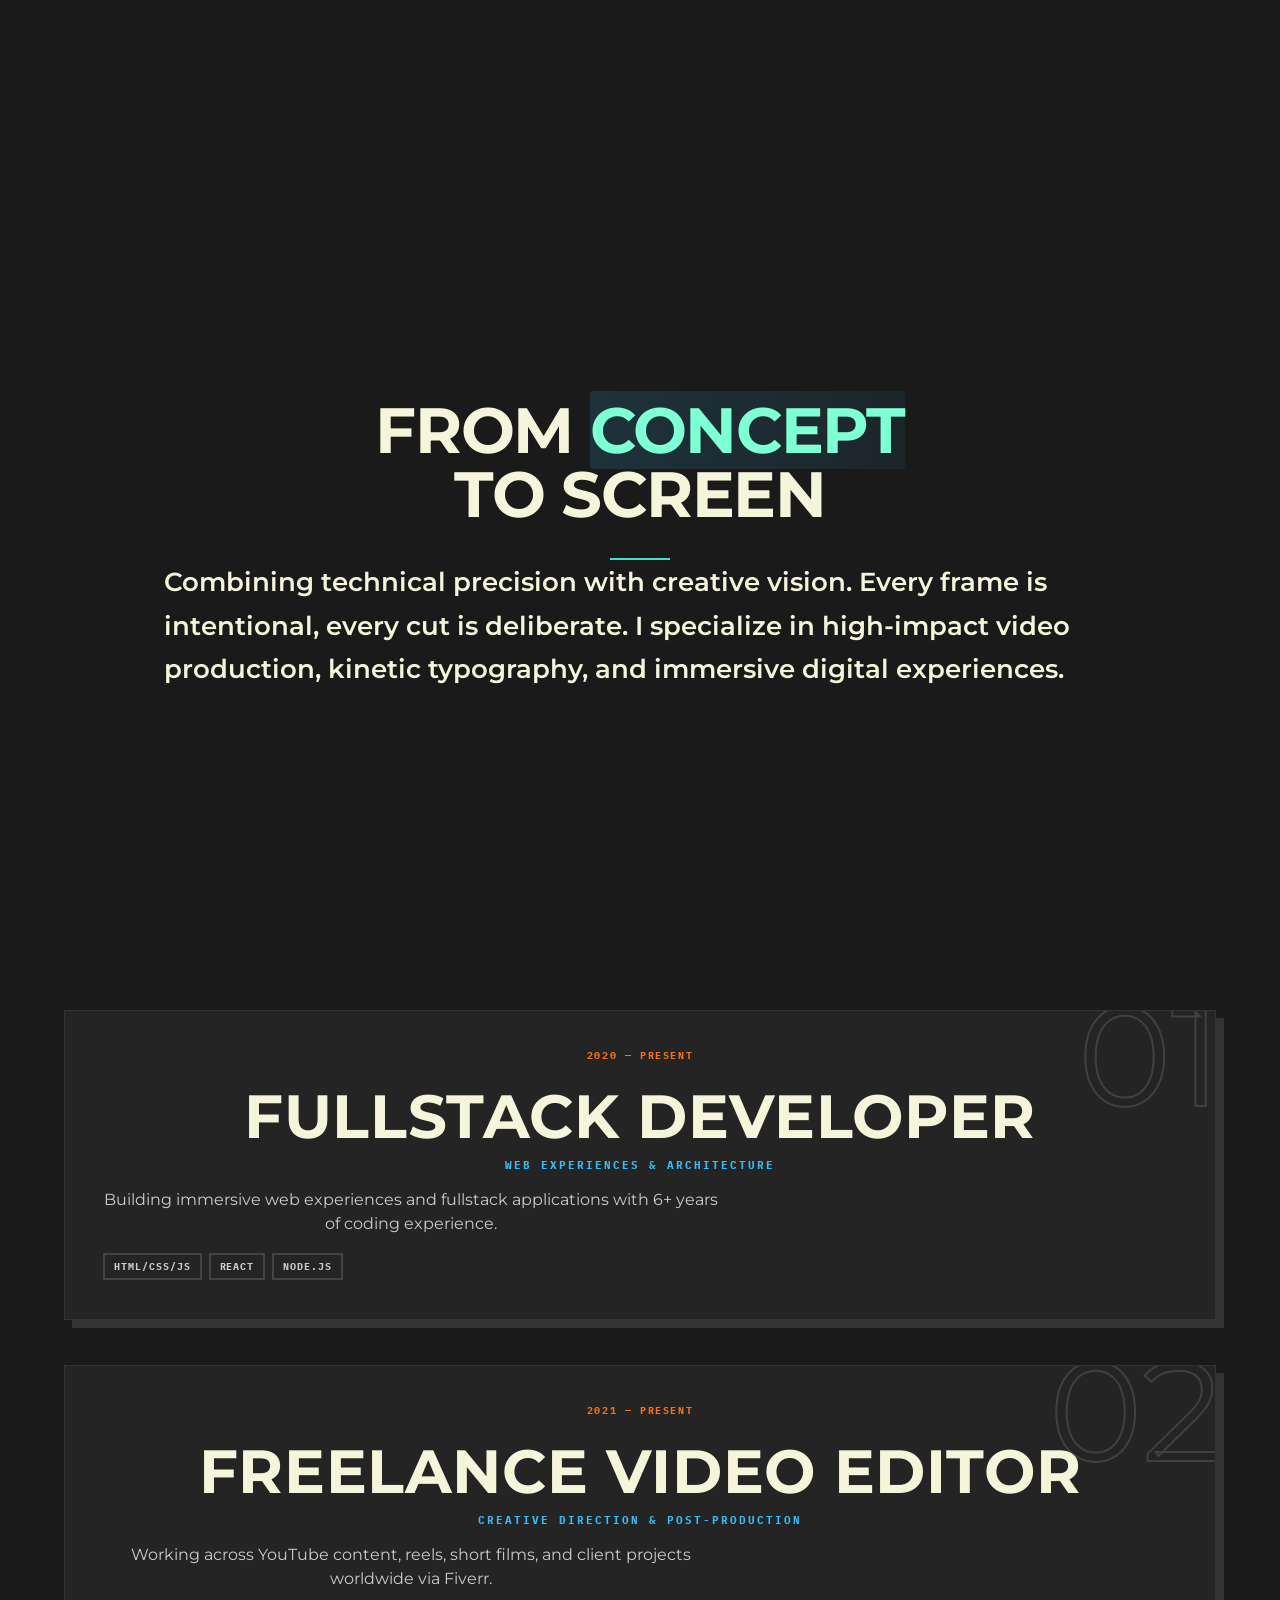
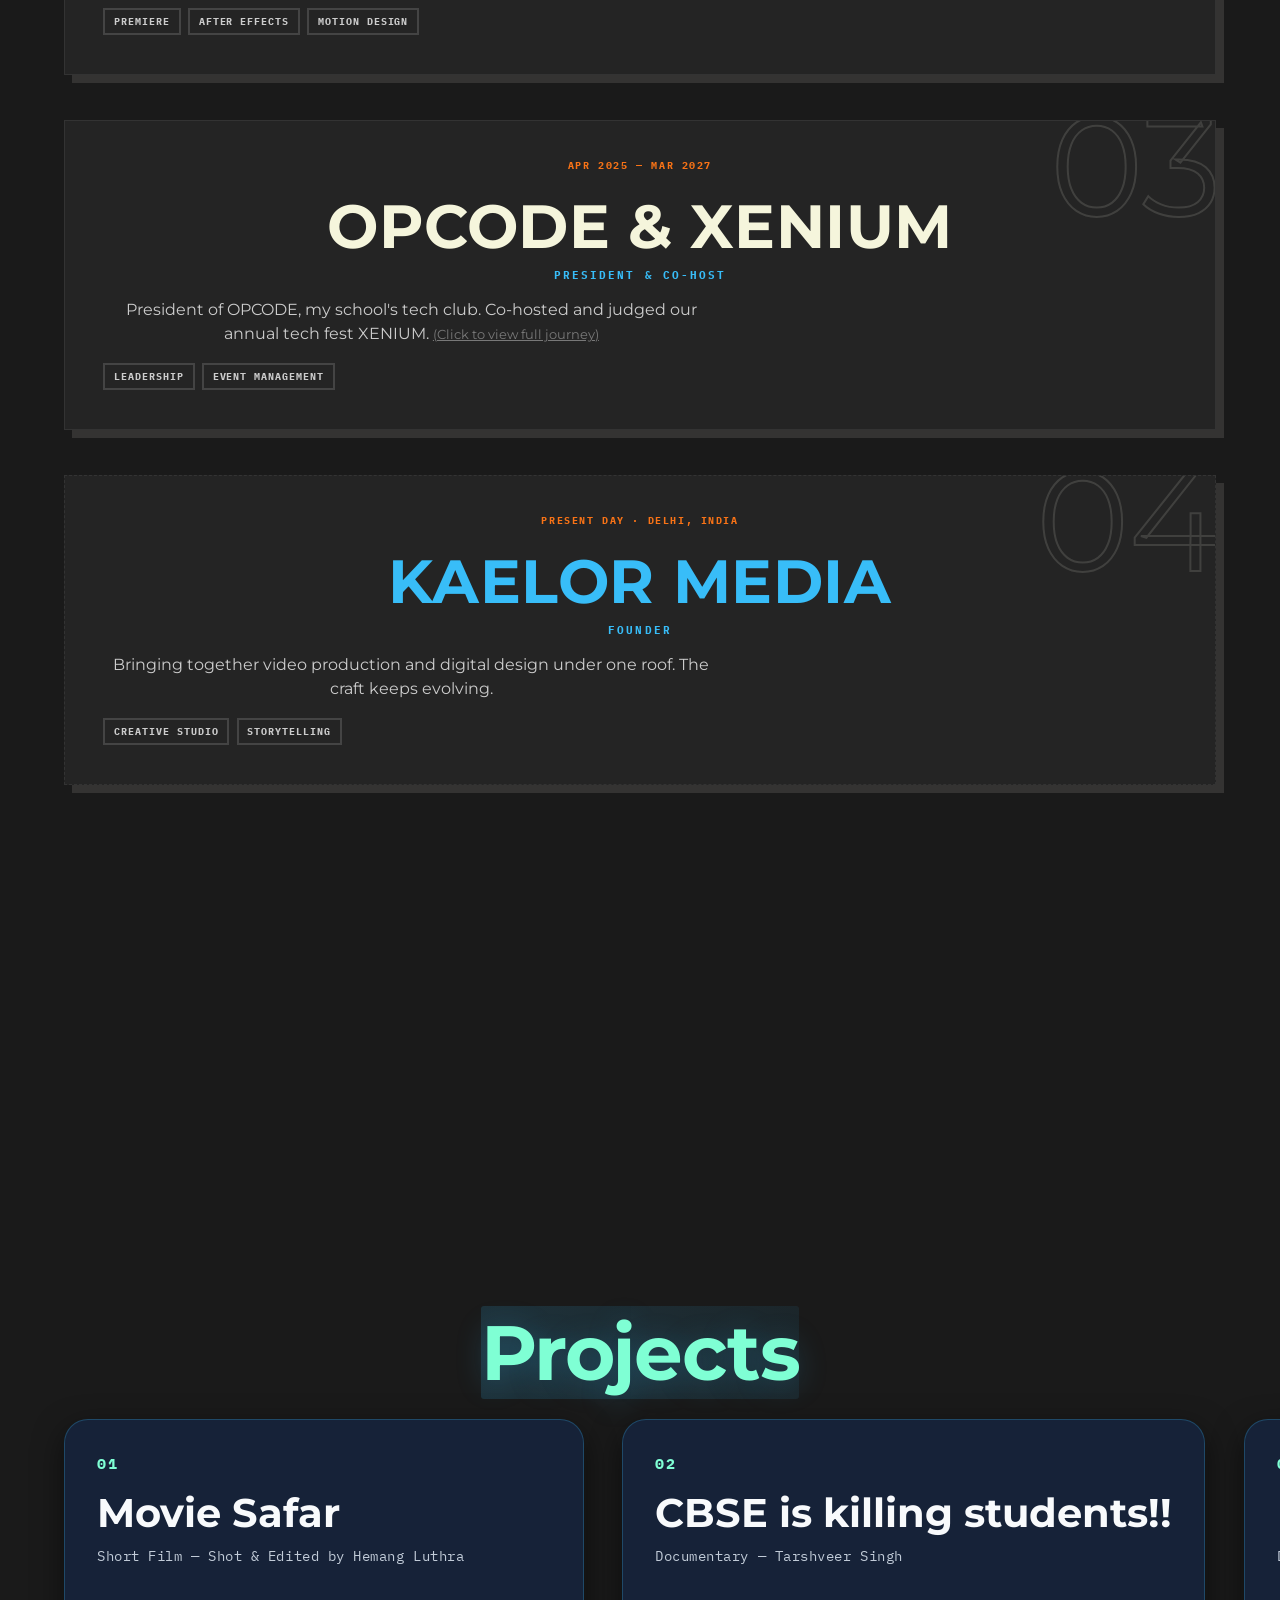
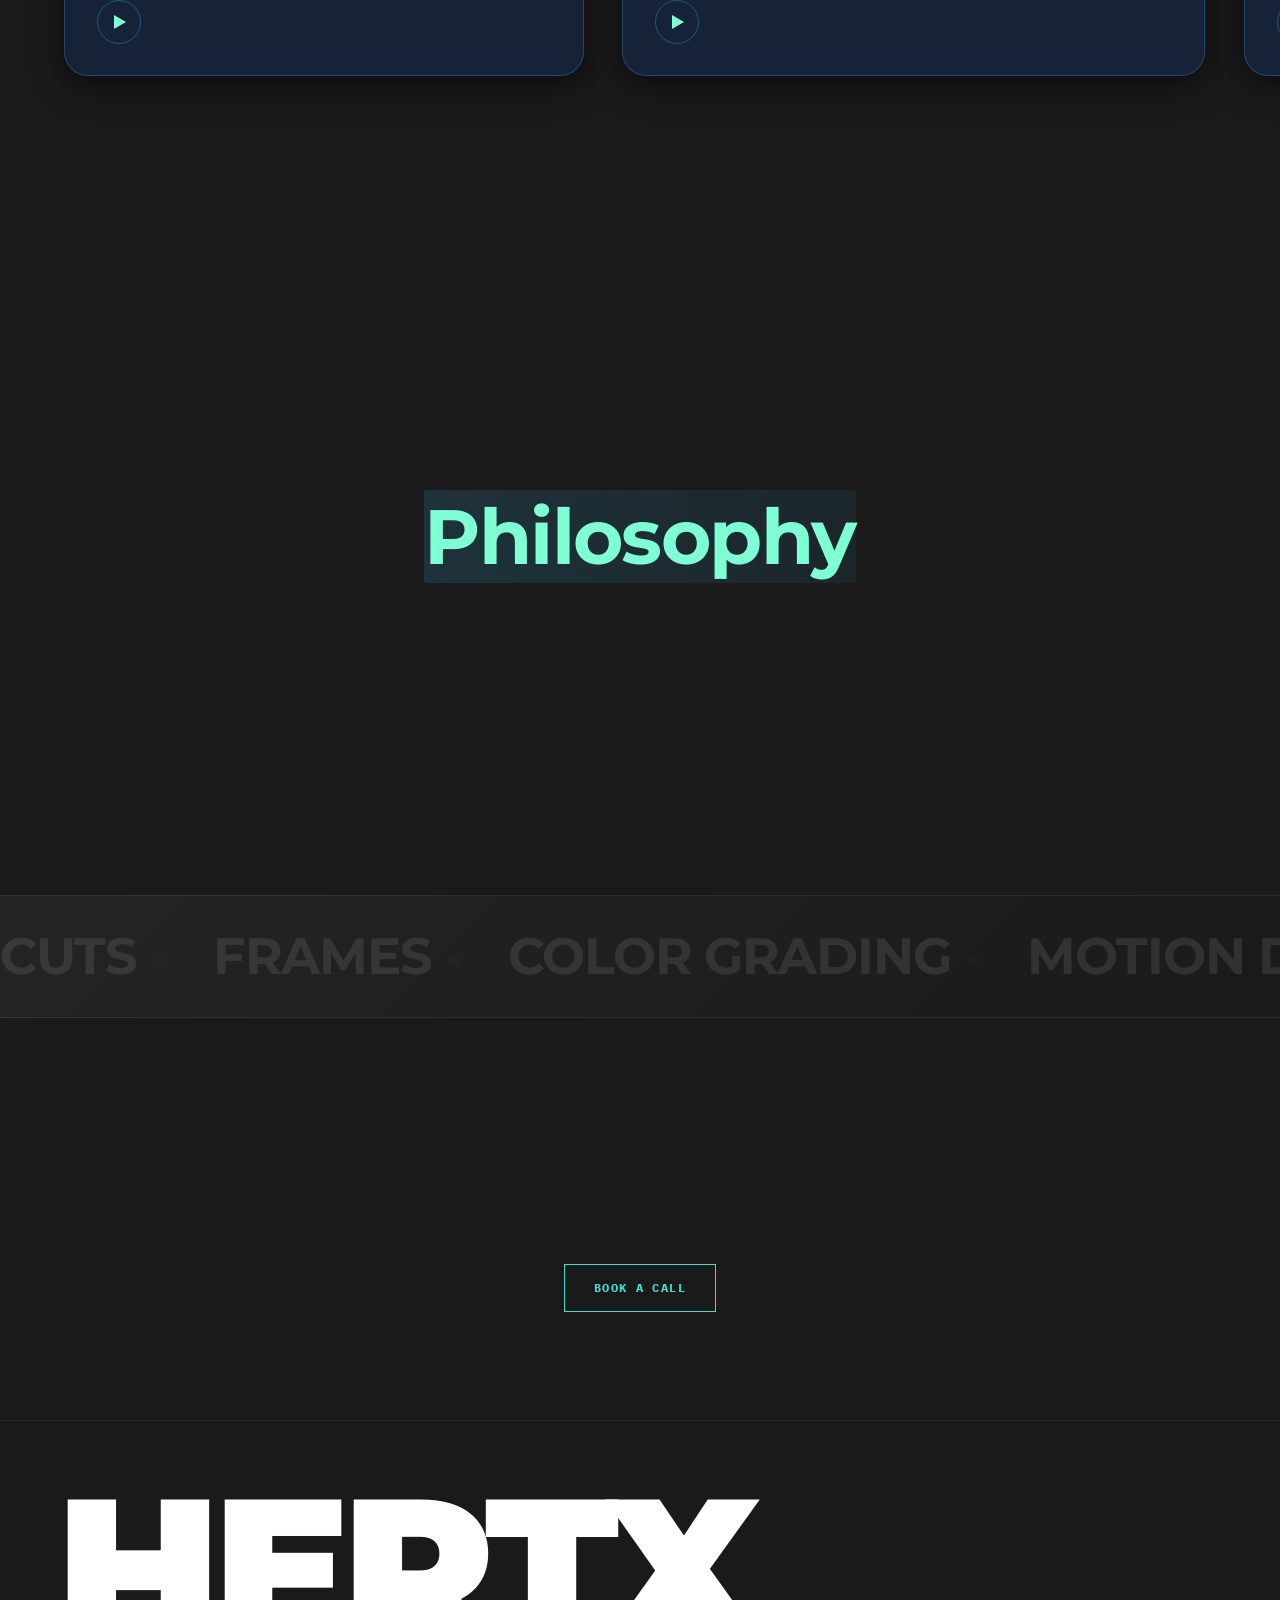
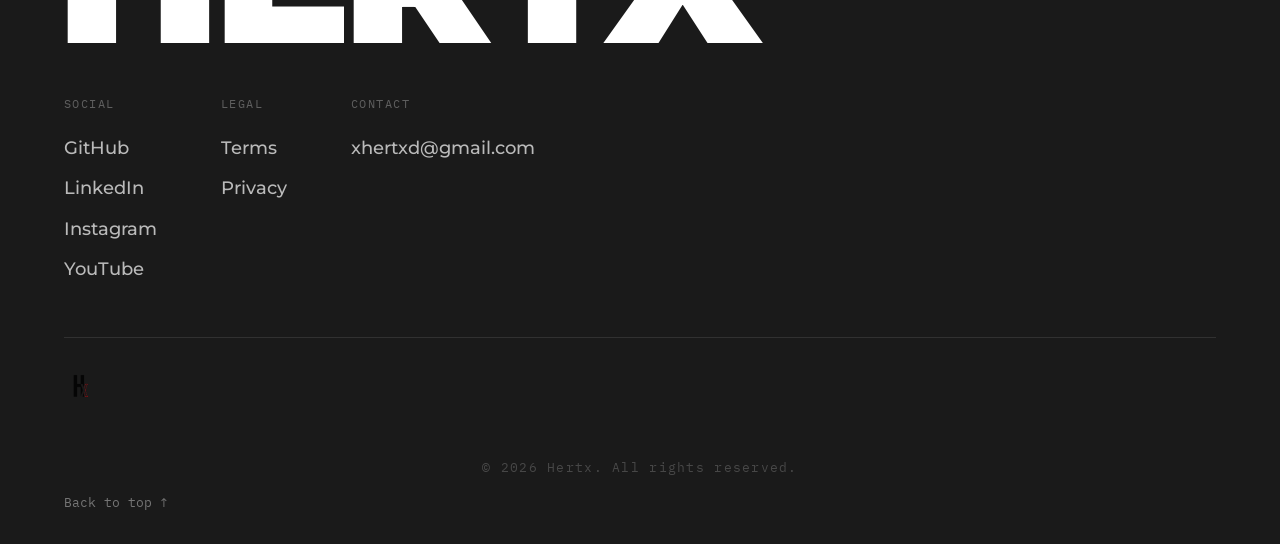
==== commit c3ce5a71: "fix: restore hemang luthra hero scroll animation while keeping hertx as a single word" ====
--- a/index.html
+++ b/index.html
@@ -67,12 +67,13 @@
     </div>
   </div>
   <main id="top">
-    <section class="hero-wrap" id="hero" data-section-color="dark" style="height: 100vh;">
-      <div class="hero hero--sticky" style="position: relative; height: 100vh;">
+    <section class="hero-wrap" id="hero" data-section-color="dark" style="height: 200vh;">
+      <div class="hero hero--sticky" style="position: sticky; top: 0; height: 100vh;">
         <canvas class="bg3d-canvas" id="bg3d" aria-hidden="true"></canvas>
         <div class="hero-grid" id="heroGrid" aria-hidden="true"></div>
         <div class="hero-inner container" style="position: relative; height: 100%; display: flex; justify-content: center; align-items: center;">
-          <h1 class="hero-big-text" style="font-size: clamp(4rem, 15vw, 12rem); margin: 0;">HERTX</h1>
+          <h1 class="hero-big-text" id="heroText1" style="font-size: clamp(4rem, 15vw, 12rem); margin: 0; position: absolute; top: 50%; left: 50%; transform: translate(-50%, -50%); width: 100%; text-align: center;">HERTX</h1>
+          <h1 class="hero-big-text" id="heroText2" aria-label="Hemang Luthra" style="font-size: clamp(3rem, 8vw, 6rem); position: absolute; top: 50%; left: 50%; transform: translate(-50%, -50%); width: 100%; opacity: 0; text-align: center;">Hemang Luthra</h1>
         </div>
       </div>
     </section>
--- a/css/style.css
+++ b/css/style.css
@@ -4695,3 +4695,154 @@
 body.page-legal .page-hero {
   align-items: flex-start !important;
 }
+/* --- WORK MODAL --- */
+.work-modal {
+  position: fixed;
+  inset: 0;
+  z-index: 9999;
+  display: flex;
+  align-items: center;
+  justify-content: center;
+  padding: 2rem;
+  opacity: 0;
+  pointer-events: none;
+  transition: opacity 0.4s ease;
+}
+.work-modal[aria-hidden="false"] {
+  opacity: 1;
+  pointer-events: auto;
+}
+.work-modal__overlay {
+  position: absolute;
+  inset: 0;
+  background: rgba(10, 10, 10, 0.85);
+  backdrop-filter: blur(10px);
+}
+.work-modal__box {
+  position: relative;
+  width: 100%;
+  max-width: 1100px;
+  background: var(--dark-bg, #1a1a1a);
+  border: 1px solid rgba(255, 255, 255, 0.1);
+  display: flex;
+  flex-direction: row;
+  height: 80vh;
+  border-radius: 8px;
+  overflow: hidden;
+  box-shadow: 0 25px 50px -12px rgba(0, 0, 0, 0.5);
+  transform: translateY(20px) scale(0.98);
+  transition: transform 0.4s cubic-bezier(0.16, 1, 0.3, 1);
+}
+.work-modal[aria-hidden="false"] .work-modal__box {
+  transform: translateY(0) scale(1);
+}
+.work-modal__close {
+  position: absolute;
+  top: 1rem;
+  right: 1.5rem;
+  background: transparent;
+  border: none;
+  color: #fff;
+  font-size: 2rem;
+  cursor: pointer;
+  z-index: 10;
+  line-height: 1;
+}
+.work-modal__media {
+  flex: 2;
+  background: #000;
+  display: flex;
+  align-items: center;
+  justify-content: center;
+  position: relative;
+}
+.work-modal__media iframe,
+.work-modal__media img {
+  width: 100%;
+  height: 100%;
+  object-fit: cover;
+  border: none;
+}
+.work-modal__media iframe {
+  object-fit: contain;
+}
+.work-modal__info {
+  flex: 1;
+  padding: 3rem 2rem;
+  display: flex;
+  flex-direction: column;
+  justify-content: center;
+  background: var(--bg-dark);
+}
+.work-modal__num {
+  font-size: 0.9rem;
+  color: var(--teal);
+  margin-bottom: 1rem;
+}
+.work-modal__title {
+  font-size: 2.5rem;
+  line-height: 1.1;
+  margin-bottom: 1rem;
+  text-transform: uppercase;
+}
+.work-modal__desc {
+  font-size: 1rem;
+  color: rgba(255,255,255,0.7);
+  line-height: 1.6;
+}
+
+@media (max-width: 900px) {
+  .work-modal { padding: 1rem; }
+  .work-modal__box {
+    flex-direction: column;
+    height: 90vh;
+  }
+  .work-modal__media {
+    flex: 1;
+    min-height: 50%;
+  }
+  .work-modal__info {
+    padding: 2rem 1.5rem;
+    flex: none;
+  }
+  .work-modal__title { font-size: 2rem; }
+}
+/* --- GLOBAL MOBILE FIXES --- */
+@media (max-width: 768px) {
+  html, body {
+    overflow-x: hidden;
+    width: 100%;
+  }
+  .hero-big-text {
+    font-size: clamp(3rem, 15vw, 5rem) !important;
+  }
+  .masonry-item {
+    --m-w: 100% !important;
+    --m-offset: 0% !important;
+    margin-top: 2rem !important;
+  }
+  .footer__massive {
+    font-size: 18vw !important;
+  }
+  .footer__nav {
+    flex-direction: column !important;
+    gap: 2rem !important;
+  }
+  .section, .page-hero {
+    padding-left: 1rem !important;
+    padding-right: 1rem !important;
+  }
+  .container {
+    padding-left: 1rem !important;
+    padding-right: 1rem !important;
+  }
+  .nav {
+    padding: 1rem !important;
+  }
+  .menu-overlay__links {
+    margin-left: 1rem !important;
+  }
+  .menu-overlay__item a {
+    font-size: 2.5rem !important;
+  }
+}
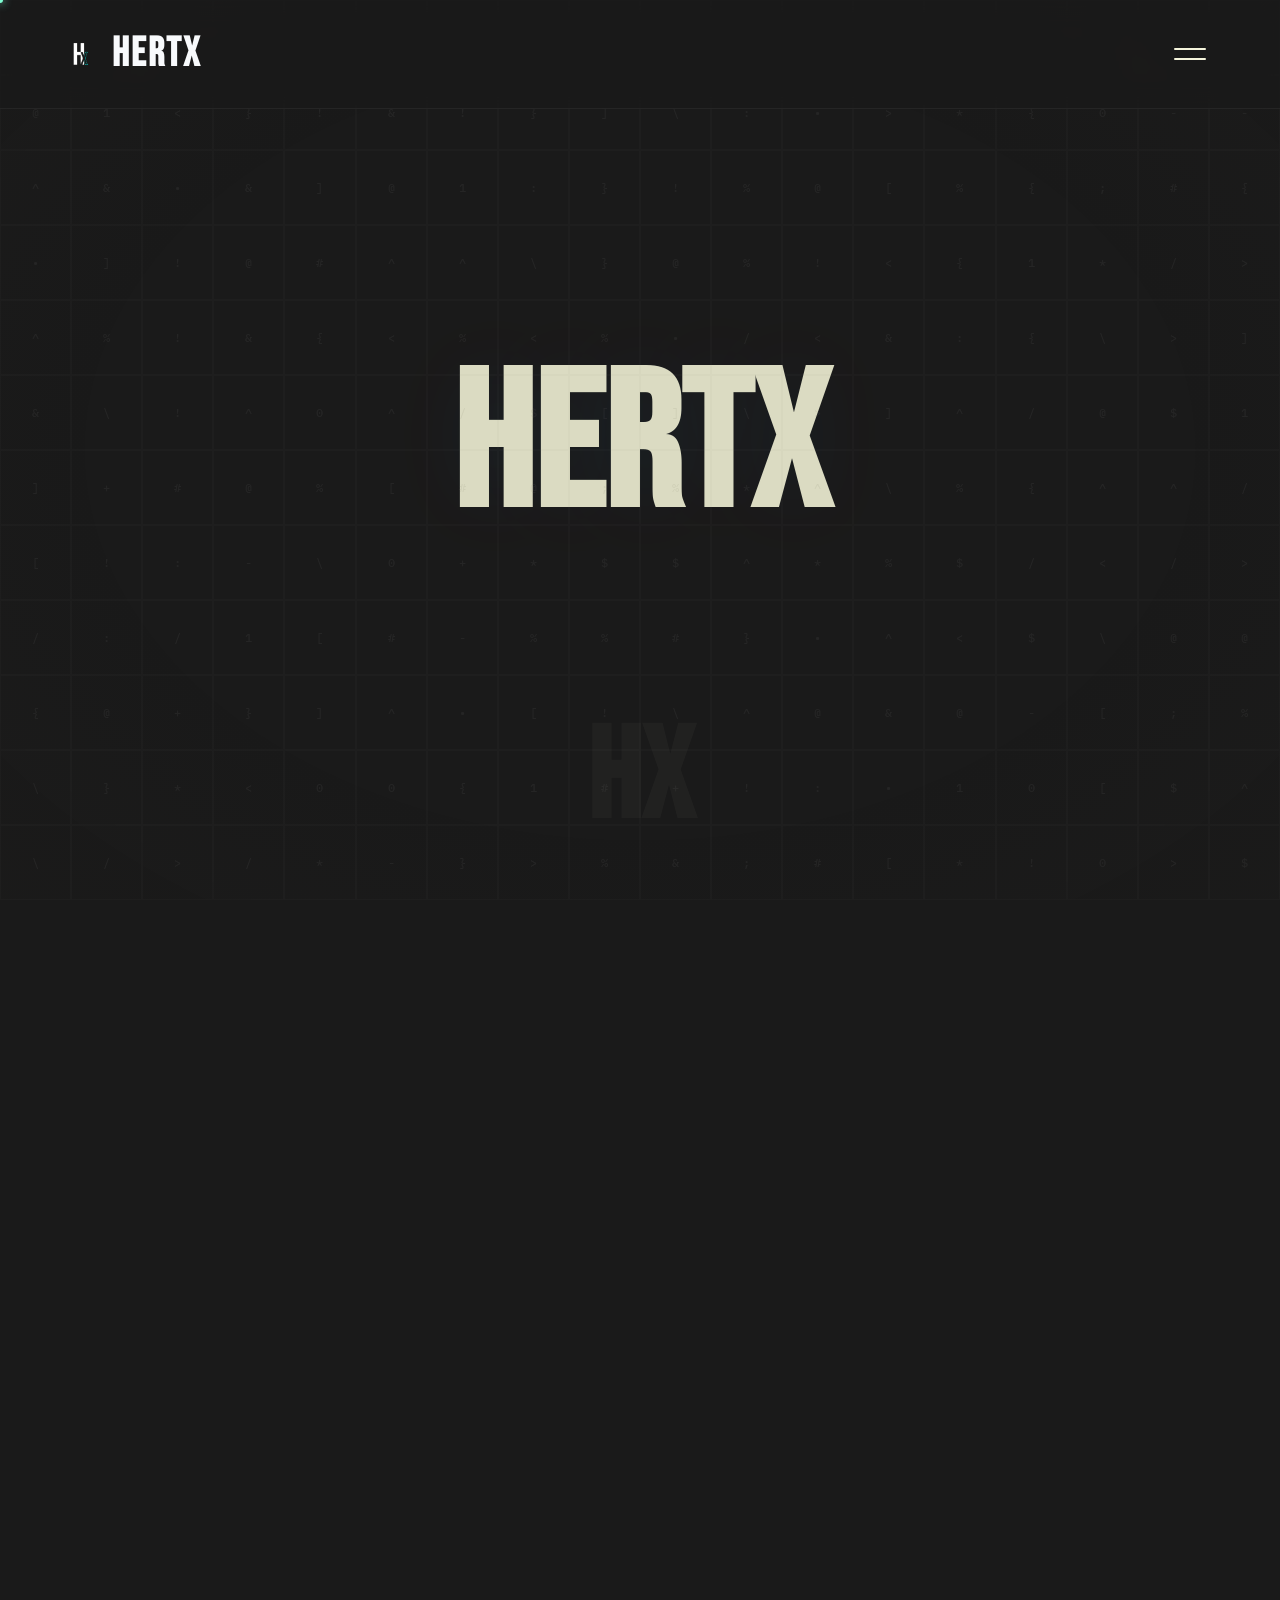
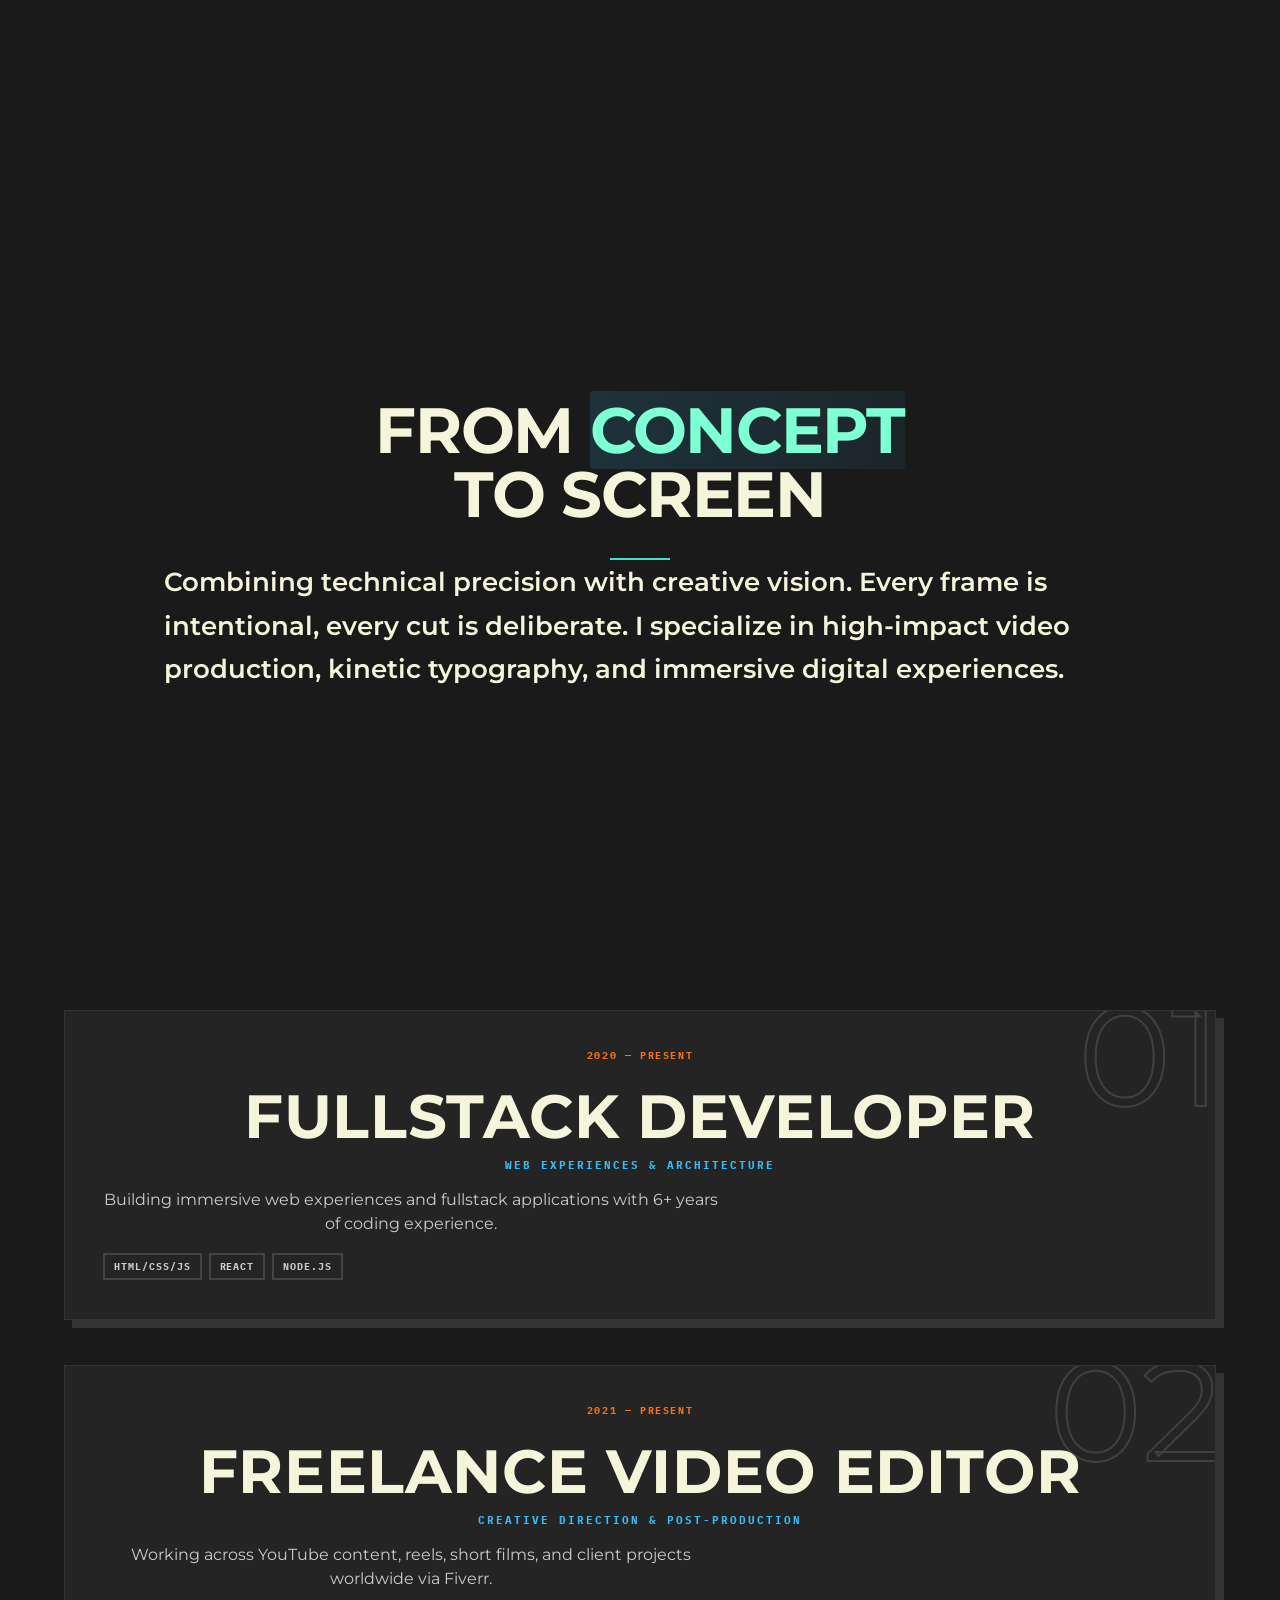
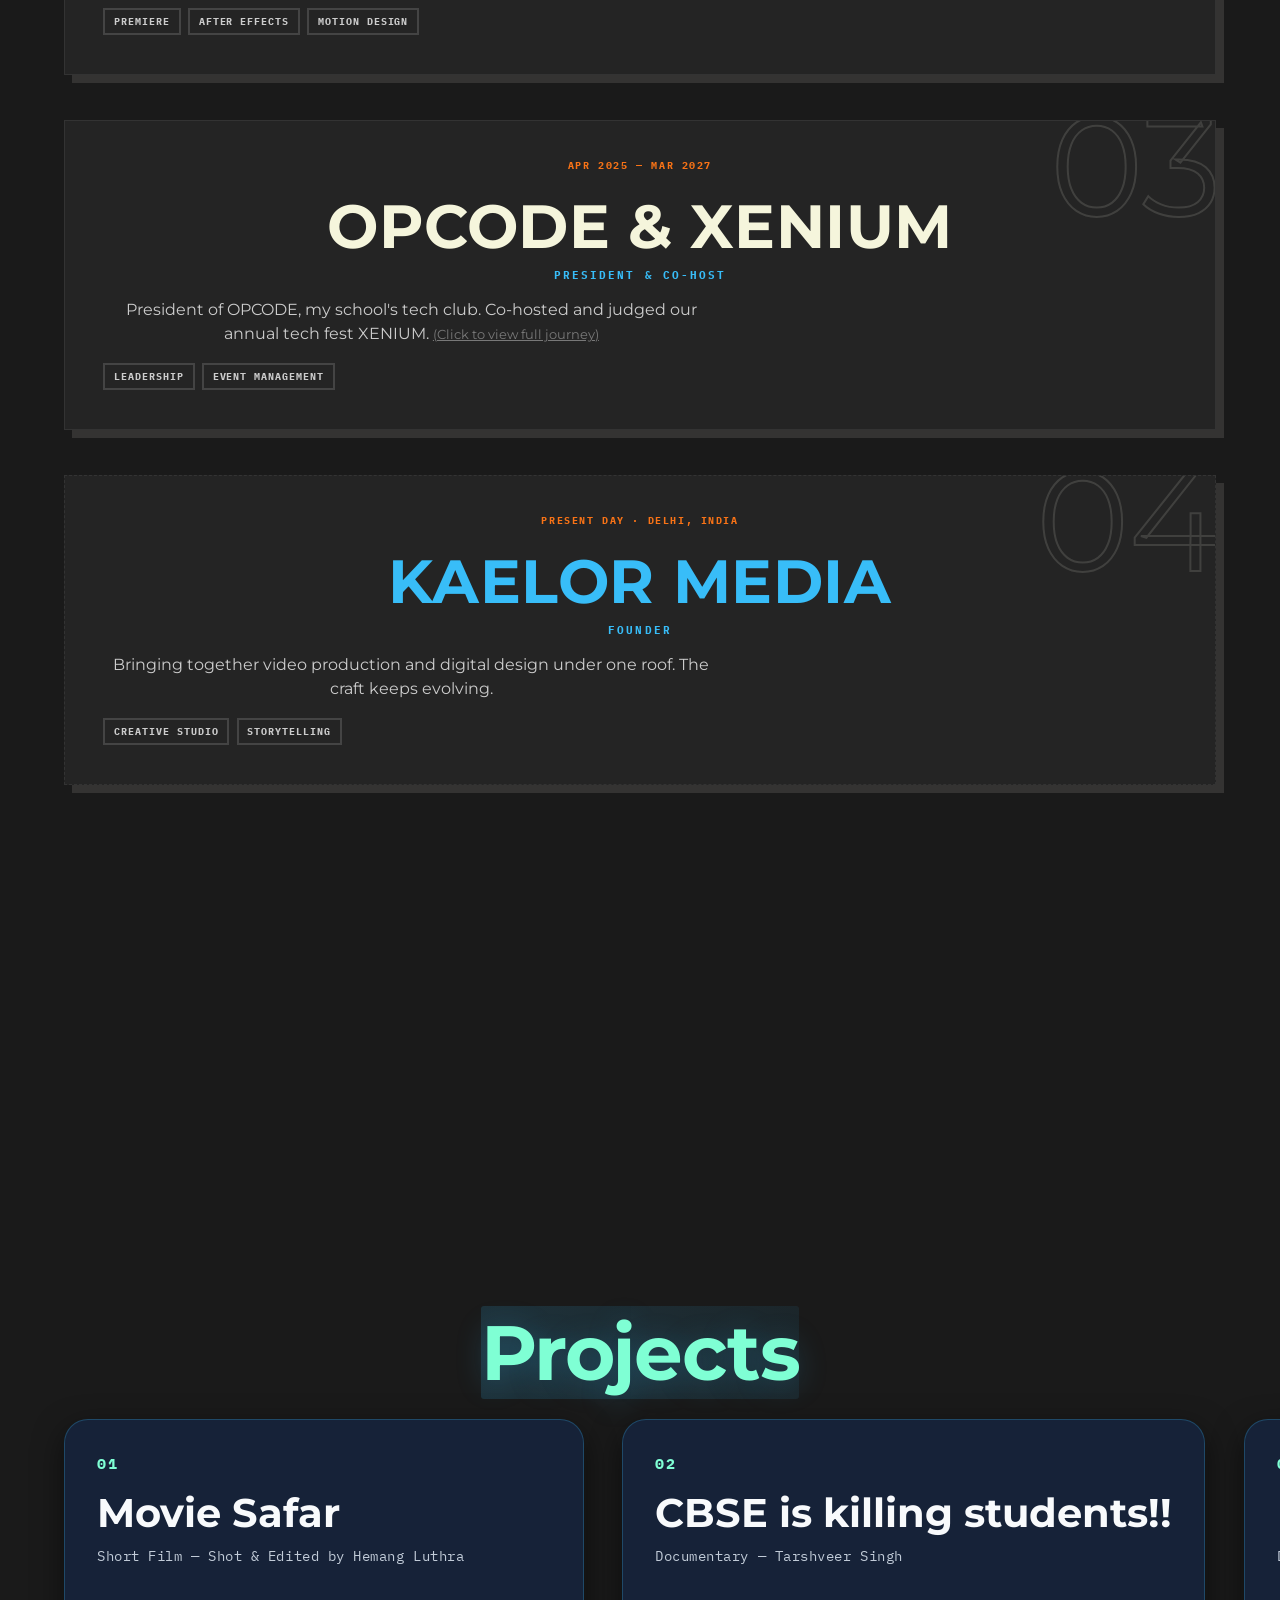
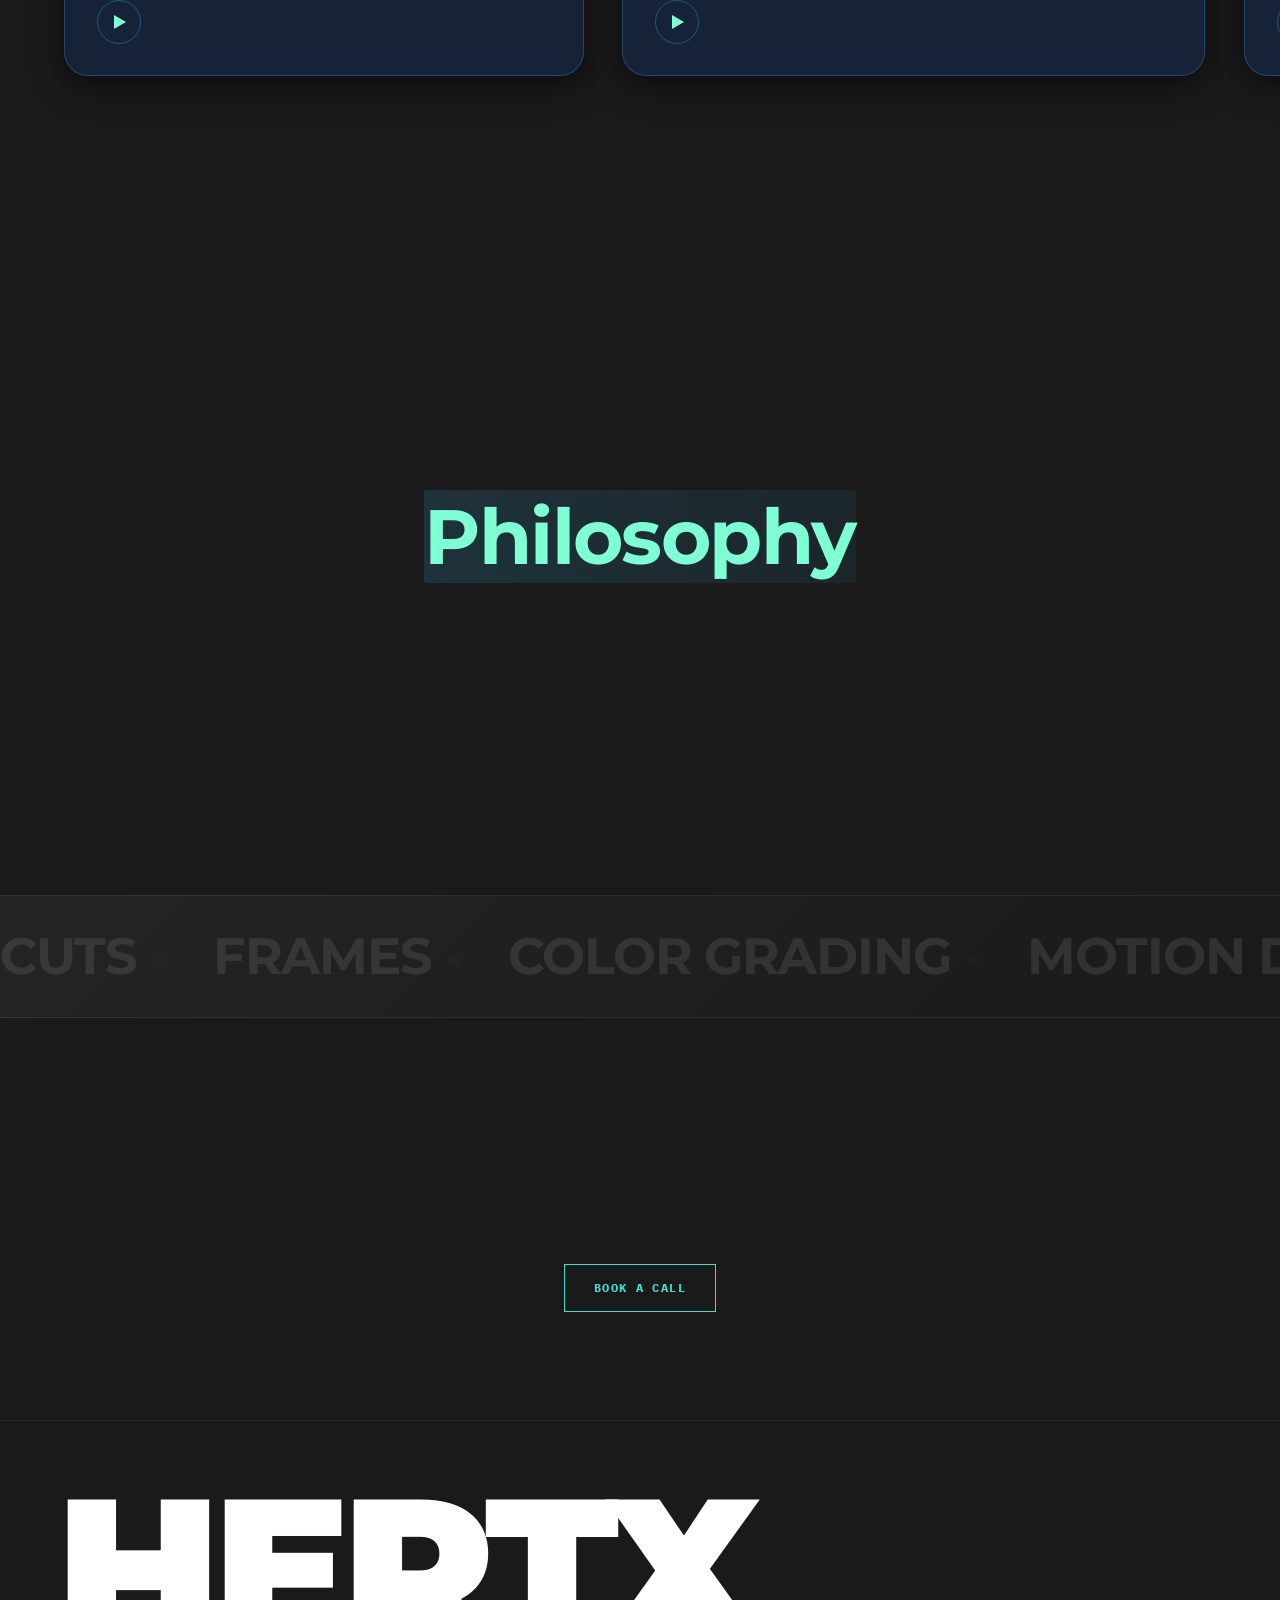
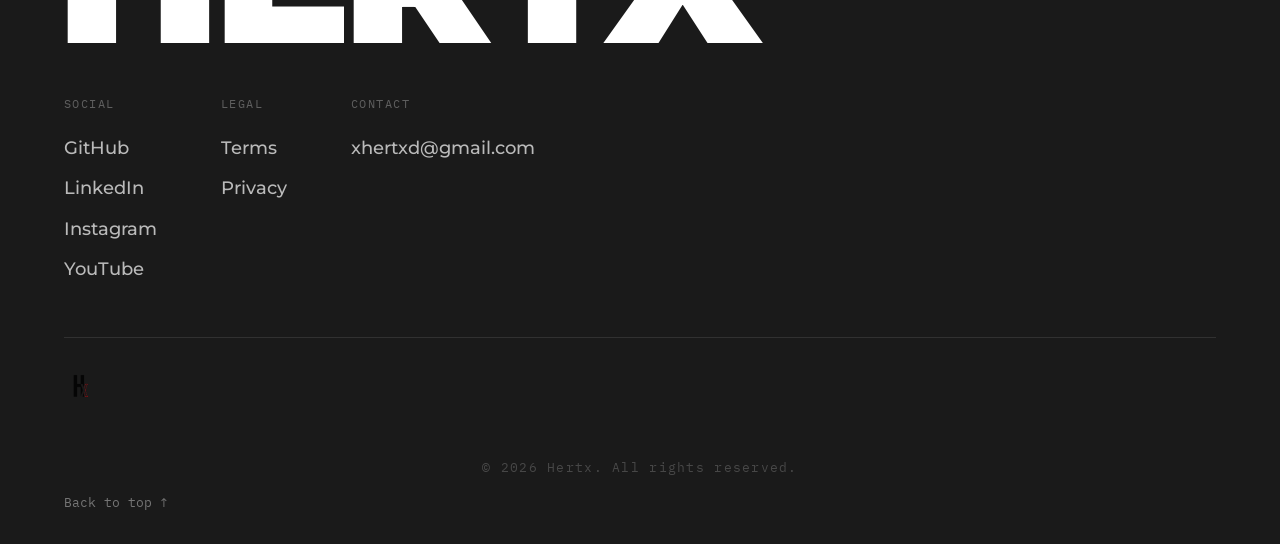
==== commit ba064ca6: "style: remove blur filter from heroText2 scroll animation and increase font size to match HERTX" ====
--- a/index.html
+++ b/index.html
@@ -73,7 +73,7 @@
         <div class="hero-grid" id="heroGrid" aria-hidden="true"></div>
         <div class="hero-inner container" style="position: relative; height: 100%; display: flex; justify-content: center; align-items: center;">
           <h1 class="hero-big-text" id="heroText1" style="font-size: clamp(4rem, 15vw, 12rem); margin: 0; position: absolute; top: 50%; left: 50%; transform: translate(-50%, -50%); width: 100%; text-align: center;">HERTX</h1>
-          <h1 class="hero-big-text" id="heroText2" aria-label="Hemang Luthra" style="font-size: clamp(3rem, 8vw, 6rem); position: absolute; top: 50%; left: 50%; transform: translate(-50%, -50%); width: 100%; opacity: 0; text-align: center;">Hemang Luthra</h1>
+          <h1 class="hero-big-text" id="heroText2" aria-label="Hemang Luthra" style="font-size: clamp(4rem, 15vw, 12rem); position: absolute; top: 50%; left: 50%; transform: translate(-50%, -50%); width: 100%; opacity: 0; text-align: center; margin: 0;">Hemang Luthra</h1>
         </div>
       </div>
     </section>
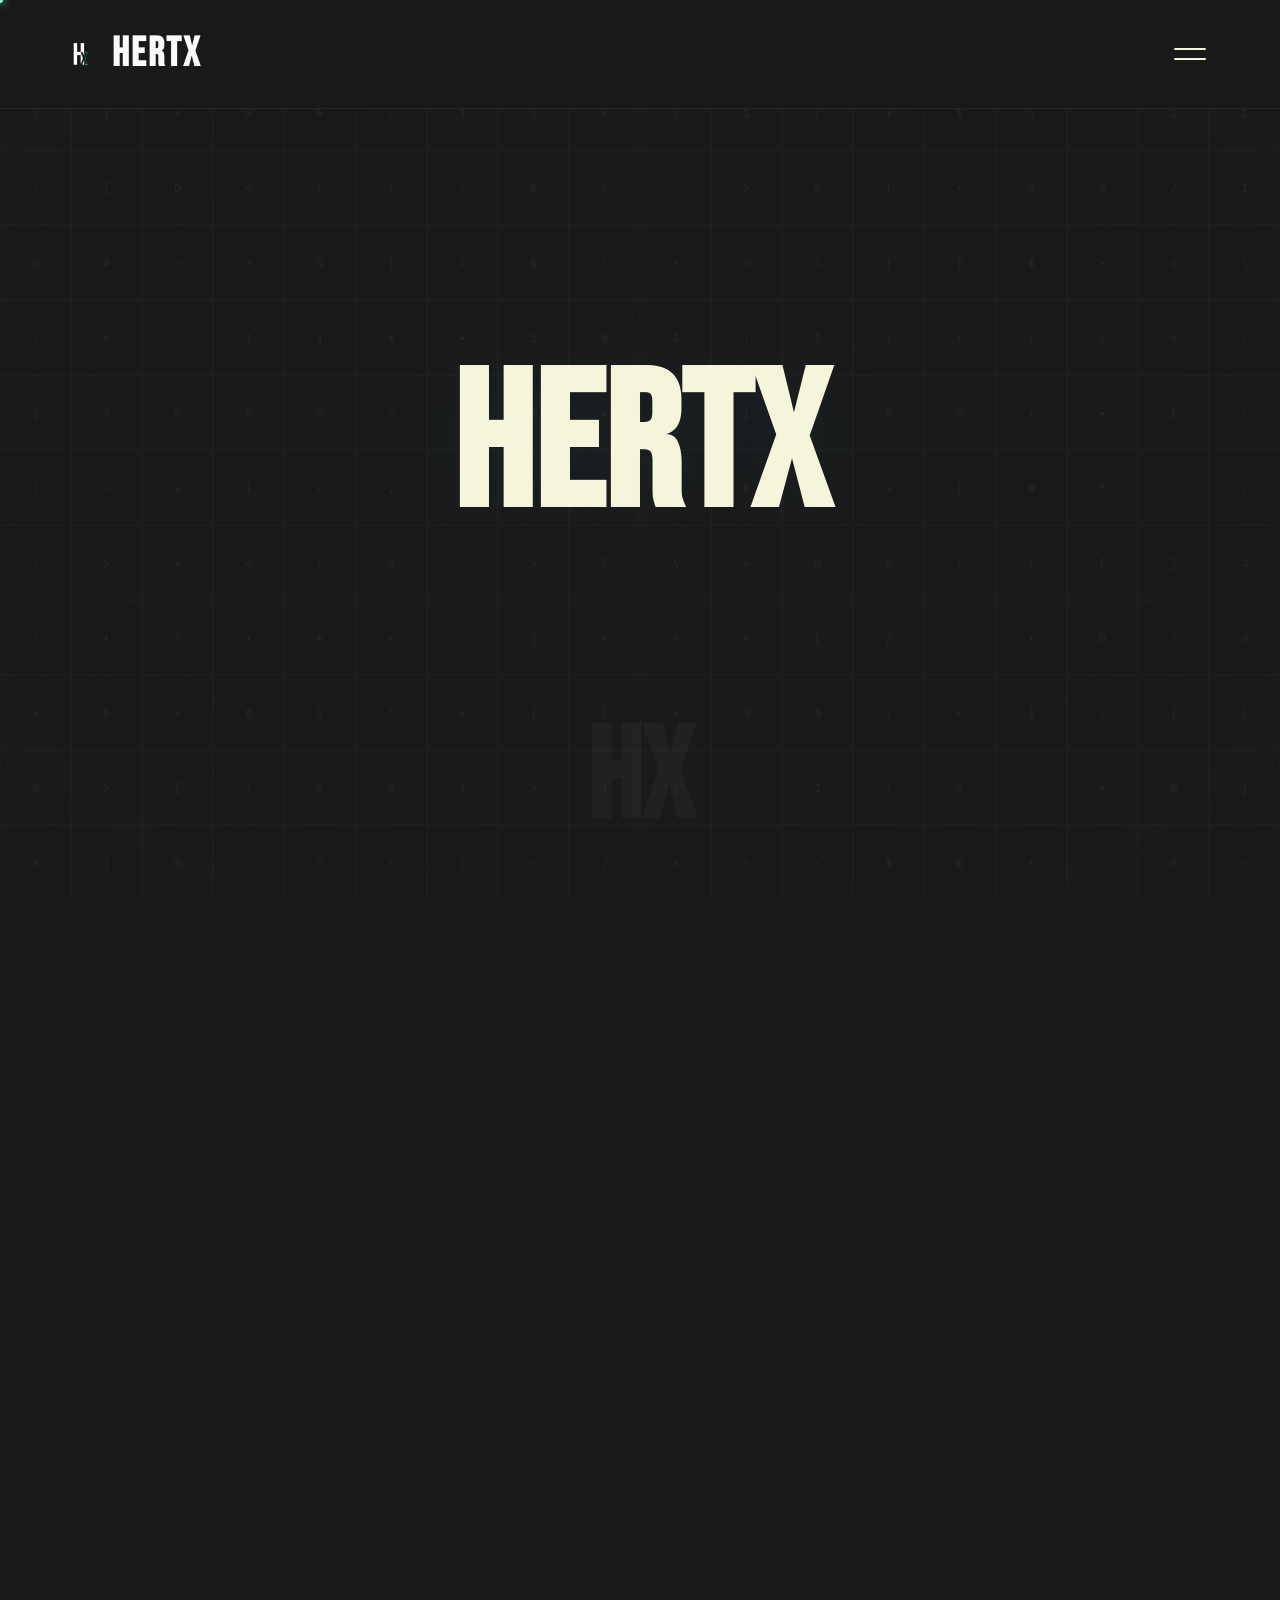
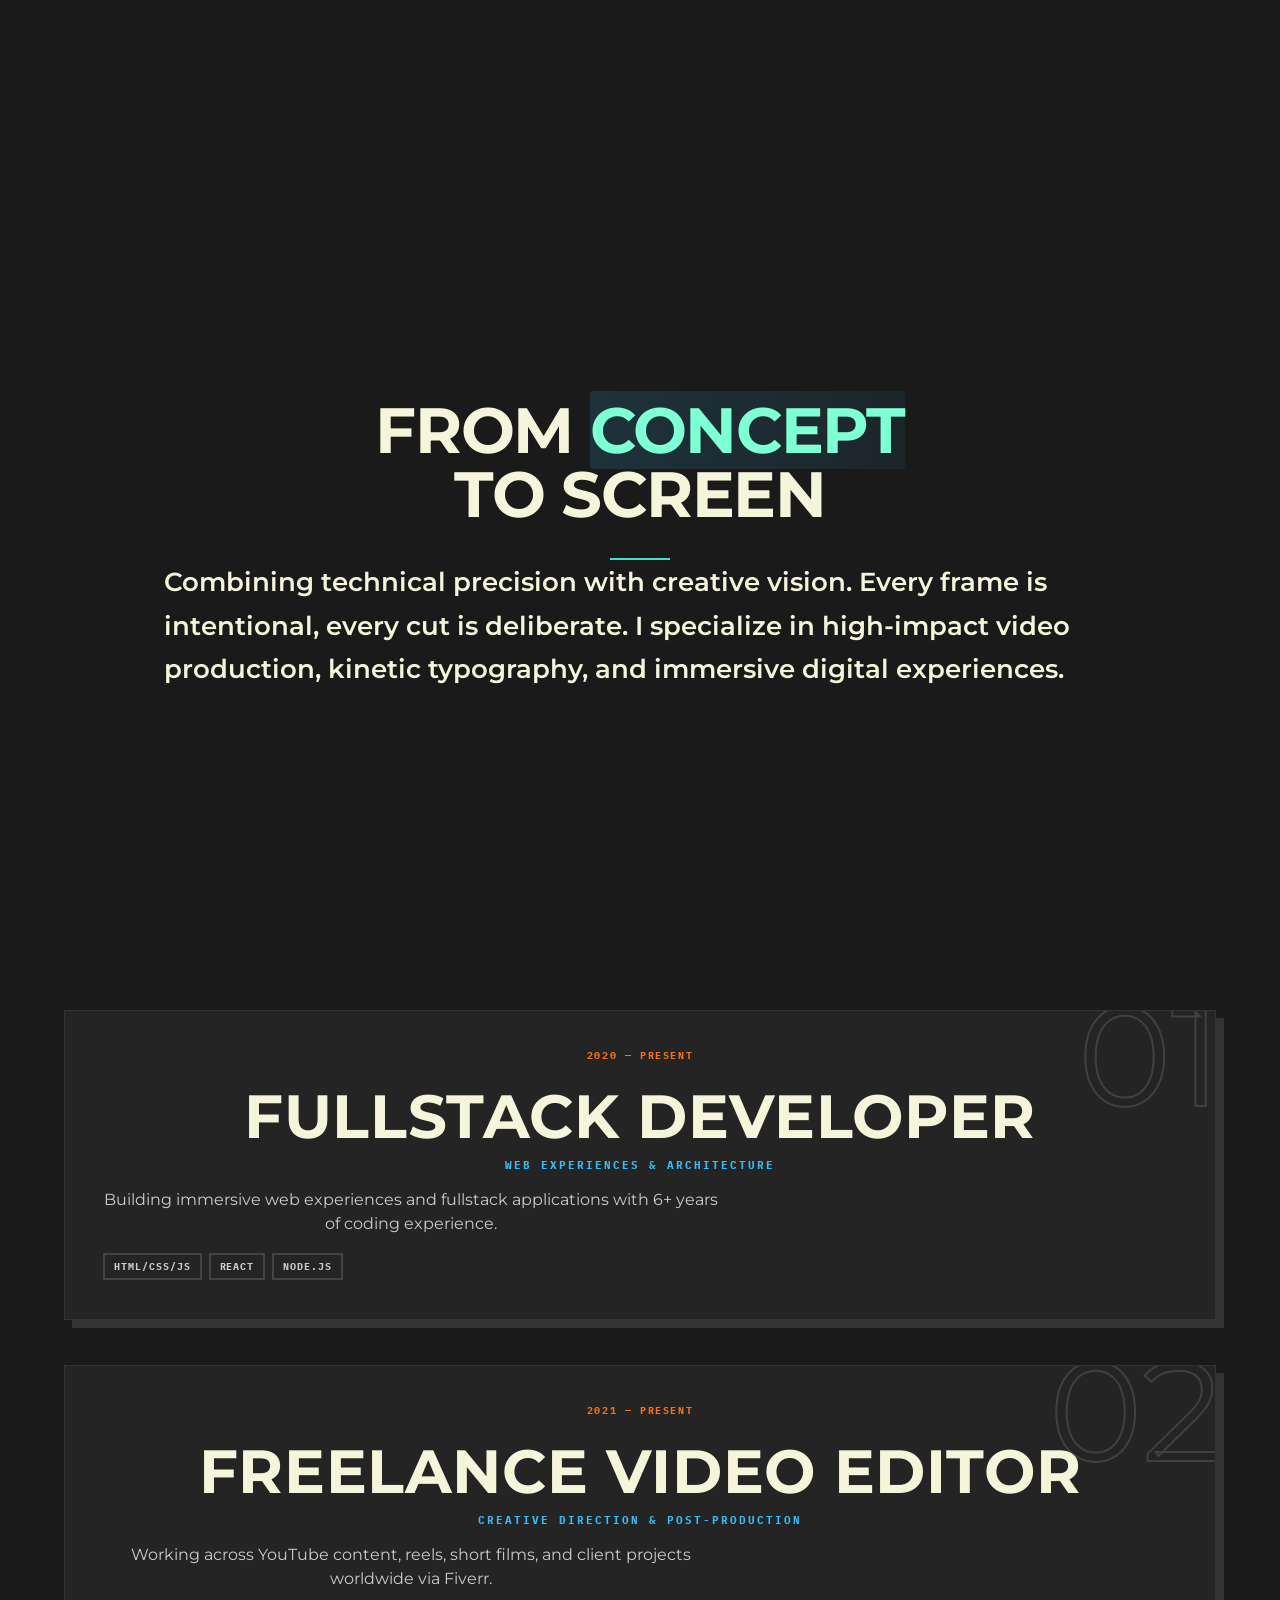
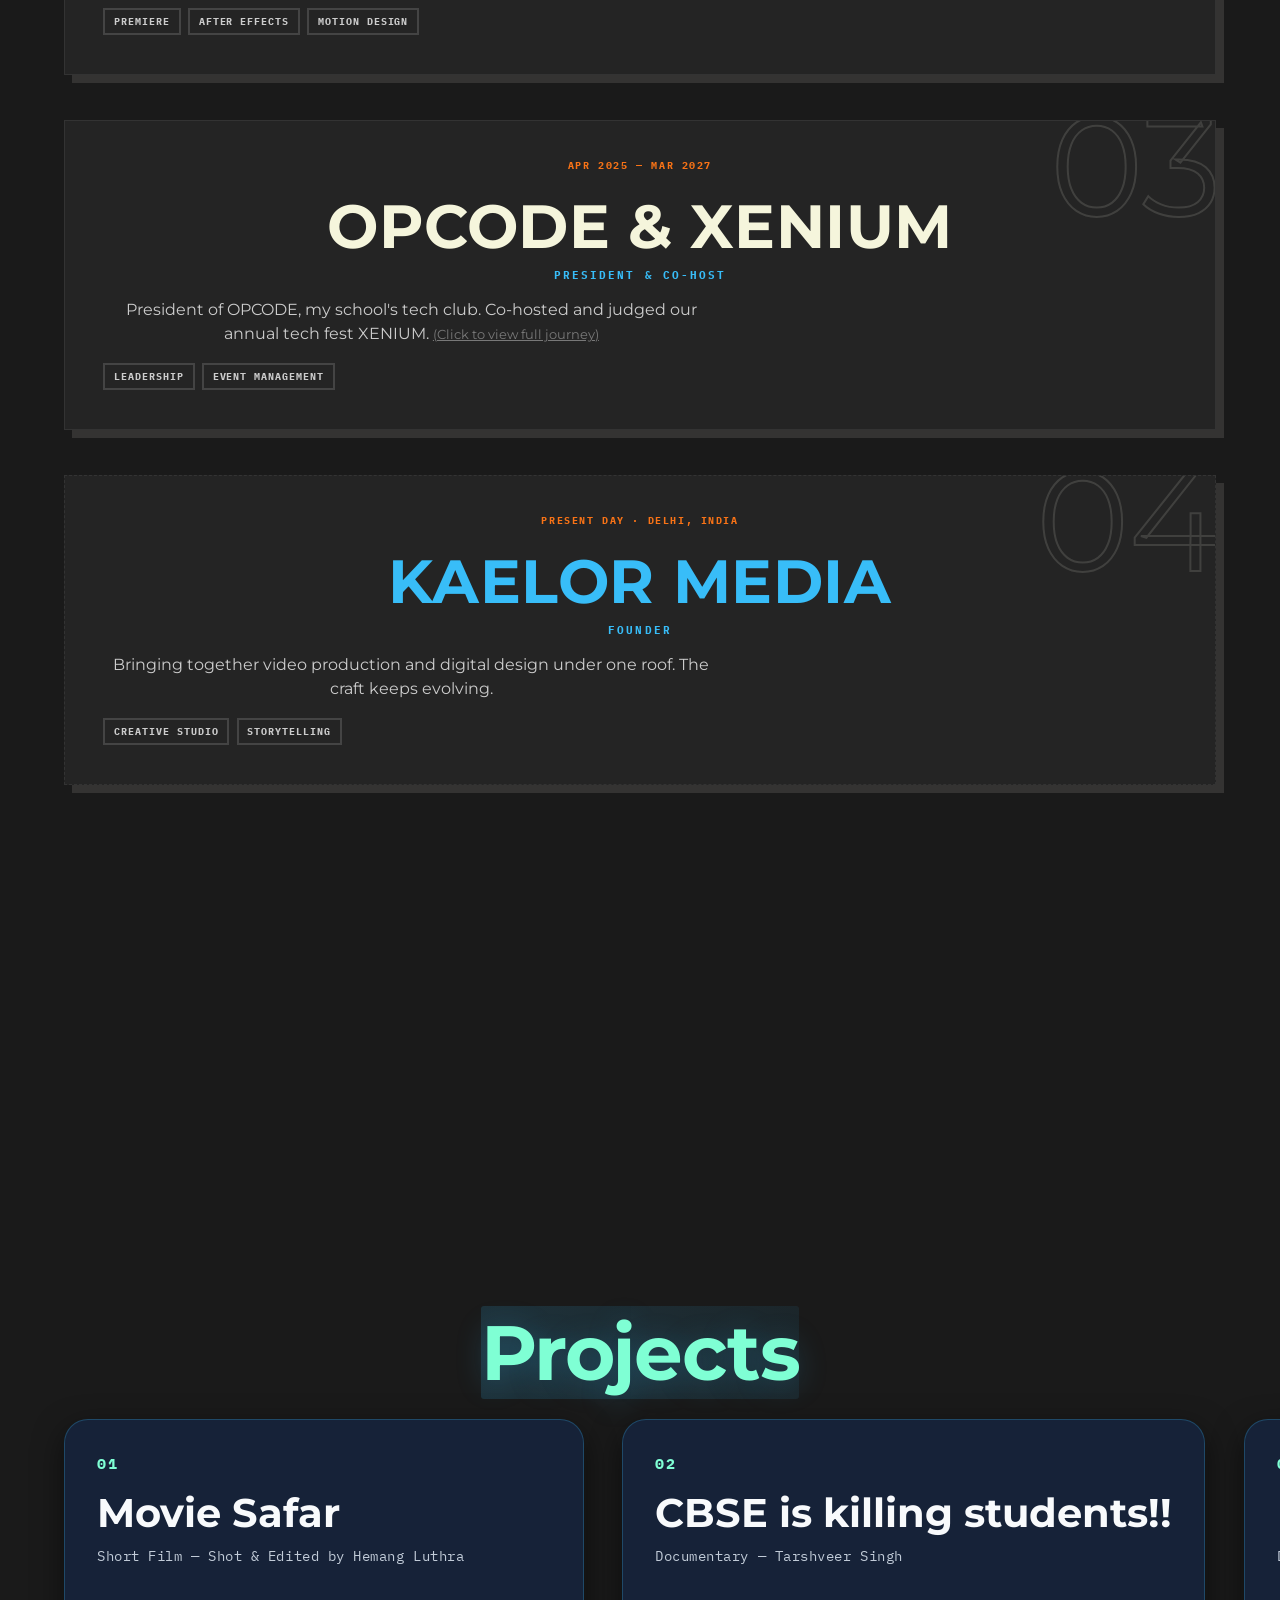
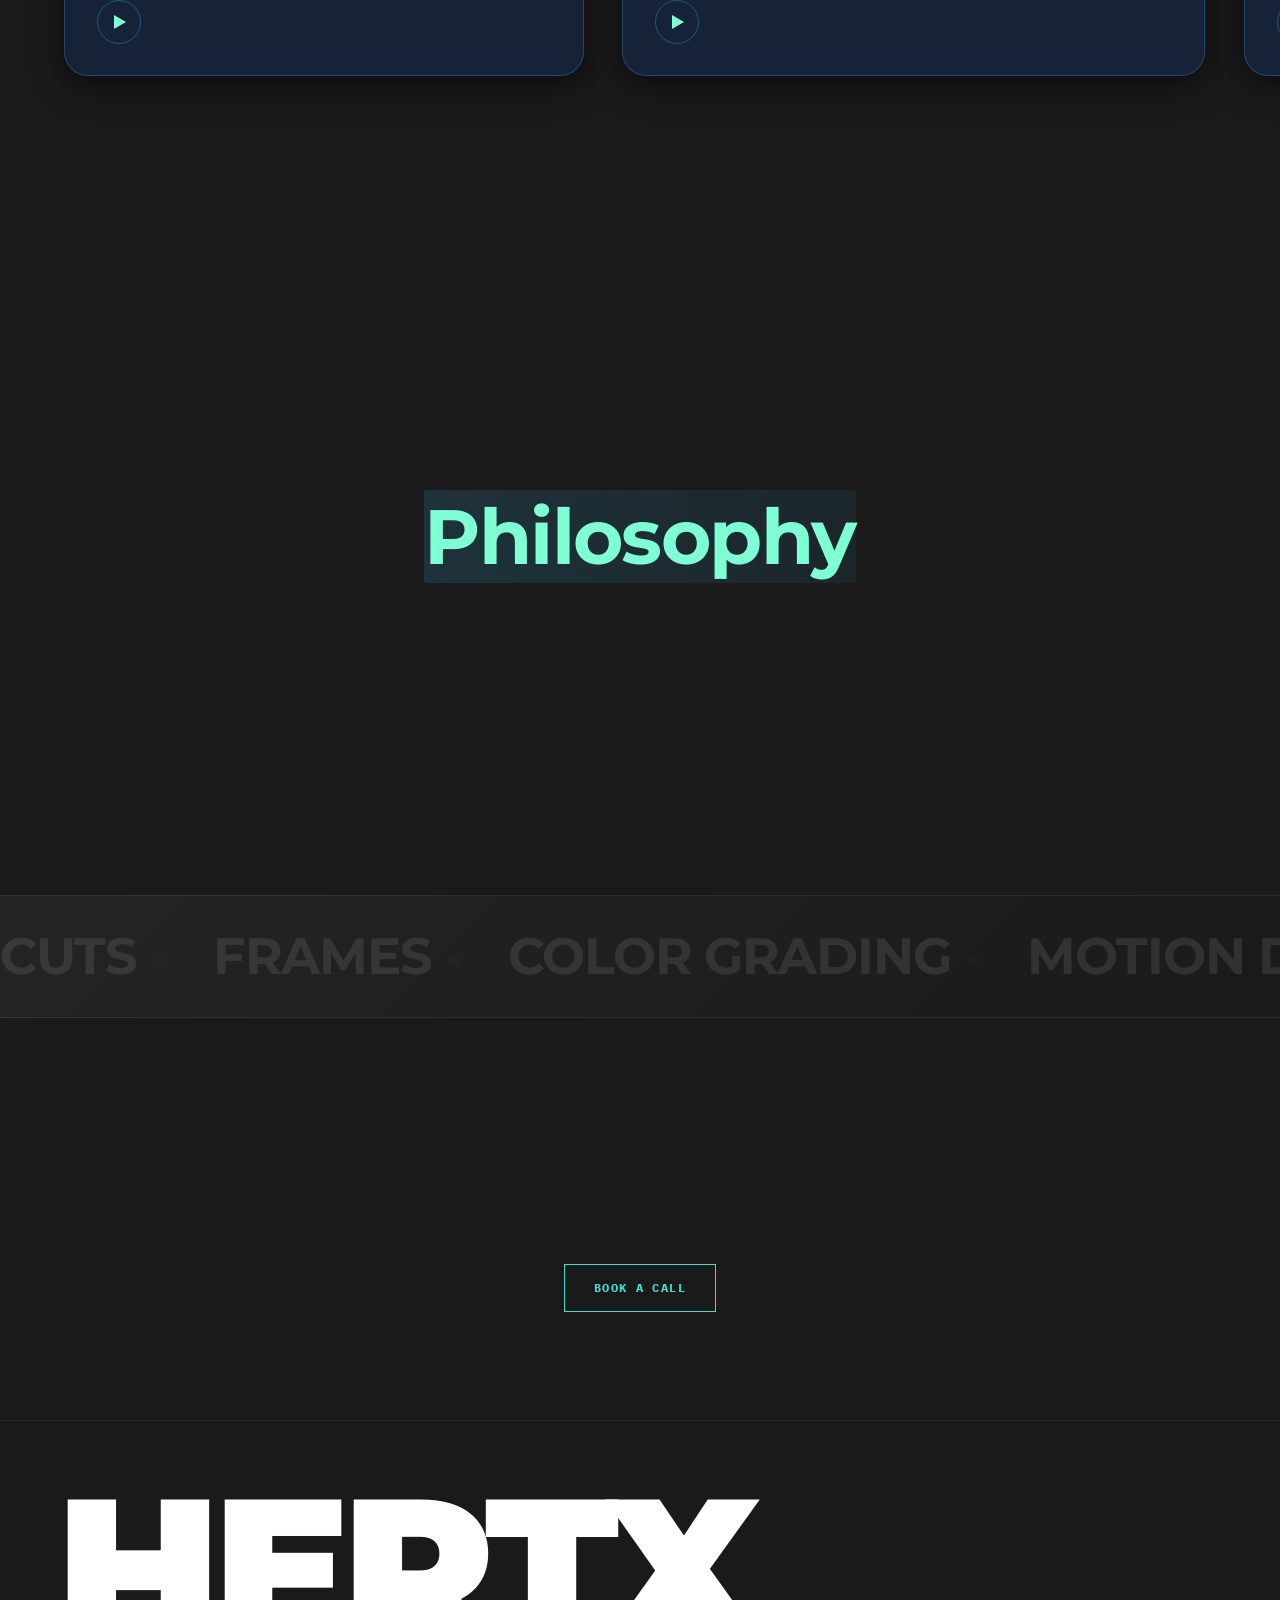
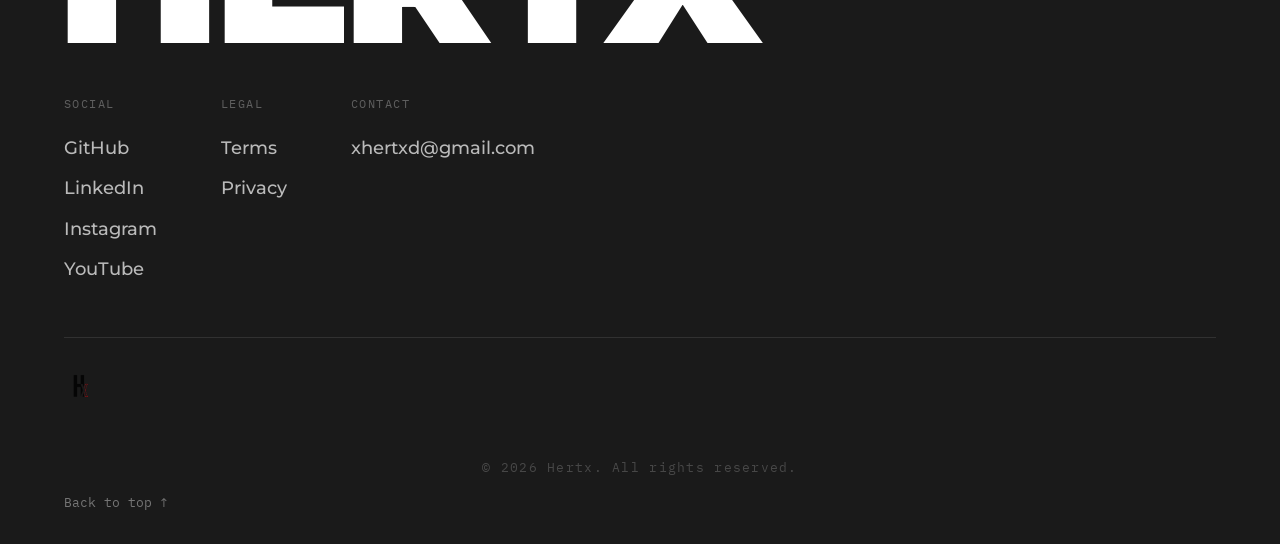
==== commit c6752f90: "fix: make Hemang Luthra text bright white by removing mix-blend-mode from the hero container" ====
--- a/index.html
+++ b/index.html
@@ -72,7 +72,7 @@
         <canvas class="bg3d-canvas" id="bg3d" aria-hidden="true"></canvas>
         <div class="hero-grid" id="heroGrid" aria-hidden="true"></div>
         <div class="hero-inner container" style="position: relative; height: 100%; display: flex; justify-content: center; align-items: center;">
-          <h1 class="hero-big-text" id="heroText1" style="font-size: clamp(4rem, 15vw, 12rem); margin: 0; position: absolute; top: 50%; left: 50%; transform: translate(-50%, -50%); width: 100%; text-align: center;">HERTX</h1>
+          <h1 class="hero-big-text" id="heroText1" style="font-size: clamp(4rem, 15vw, 12rem); margin: 0; position: absolute; top: 50%; left: 50%; transform: translate(-50%, -50%); width: 100%; text-align: center; mix-blend-mode: difference;">HERTX</h1>
           <h1 class="hero-big-text" id="heroText2" aria-label="Hemang Luthra" style="font-size: clamp(4rem, 15vw, 12rem); position: absolute; top: 50%; left: 50%; transform: translate(-50%, -50%); width: 100%; opacity: 0; text-align: center; margin: 0;">Hemang Luthra</h1>
         </div>
       </div>
--- a/css/style.css
+++ b/css/style.css
@@ -243,7 +243,6 @@
   display: flex; flex-direction: column; align-items: center; justify-content: center;
   perspective: 1200px;
   pointer-events: none;
-  mix-blend-mode: difference;
 }
 .hero-big-text {
   font-family: var(--font-hero);
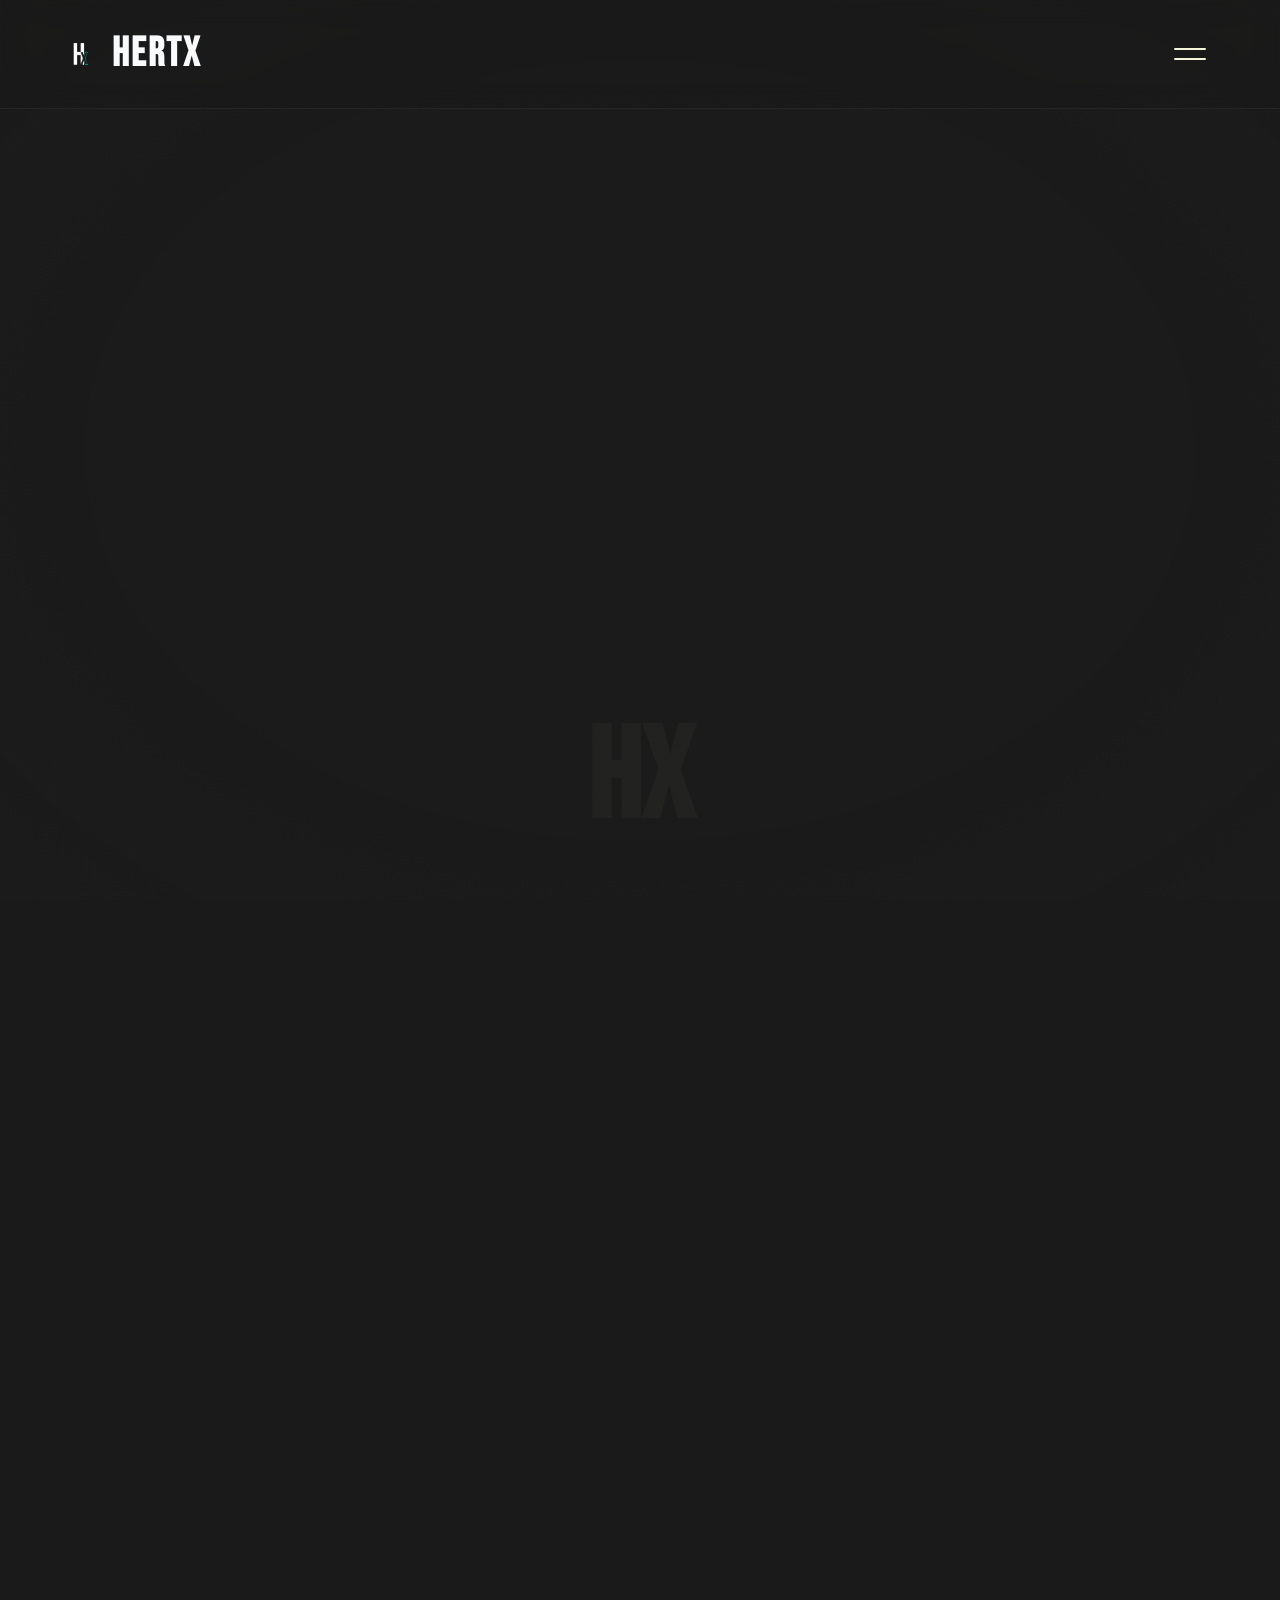
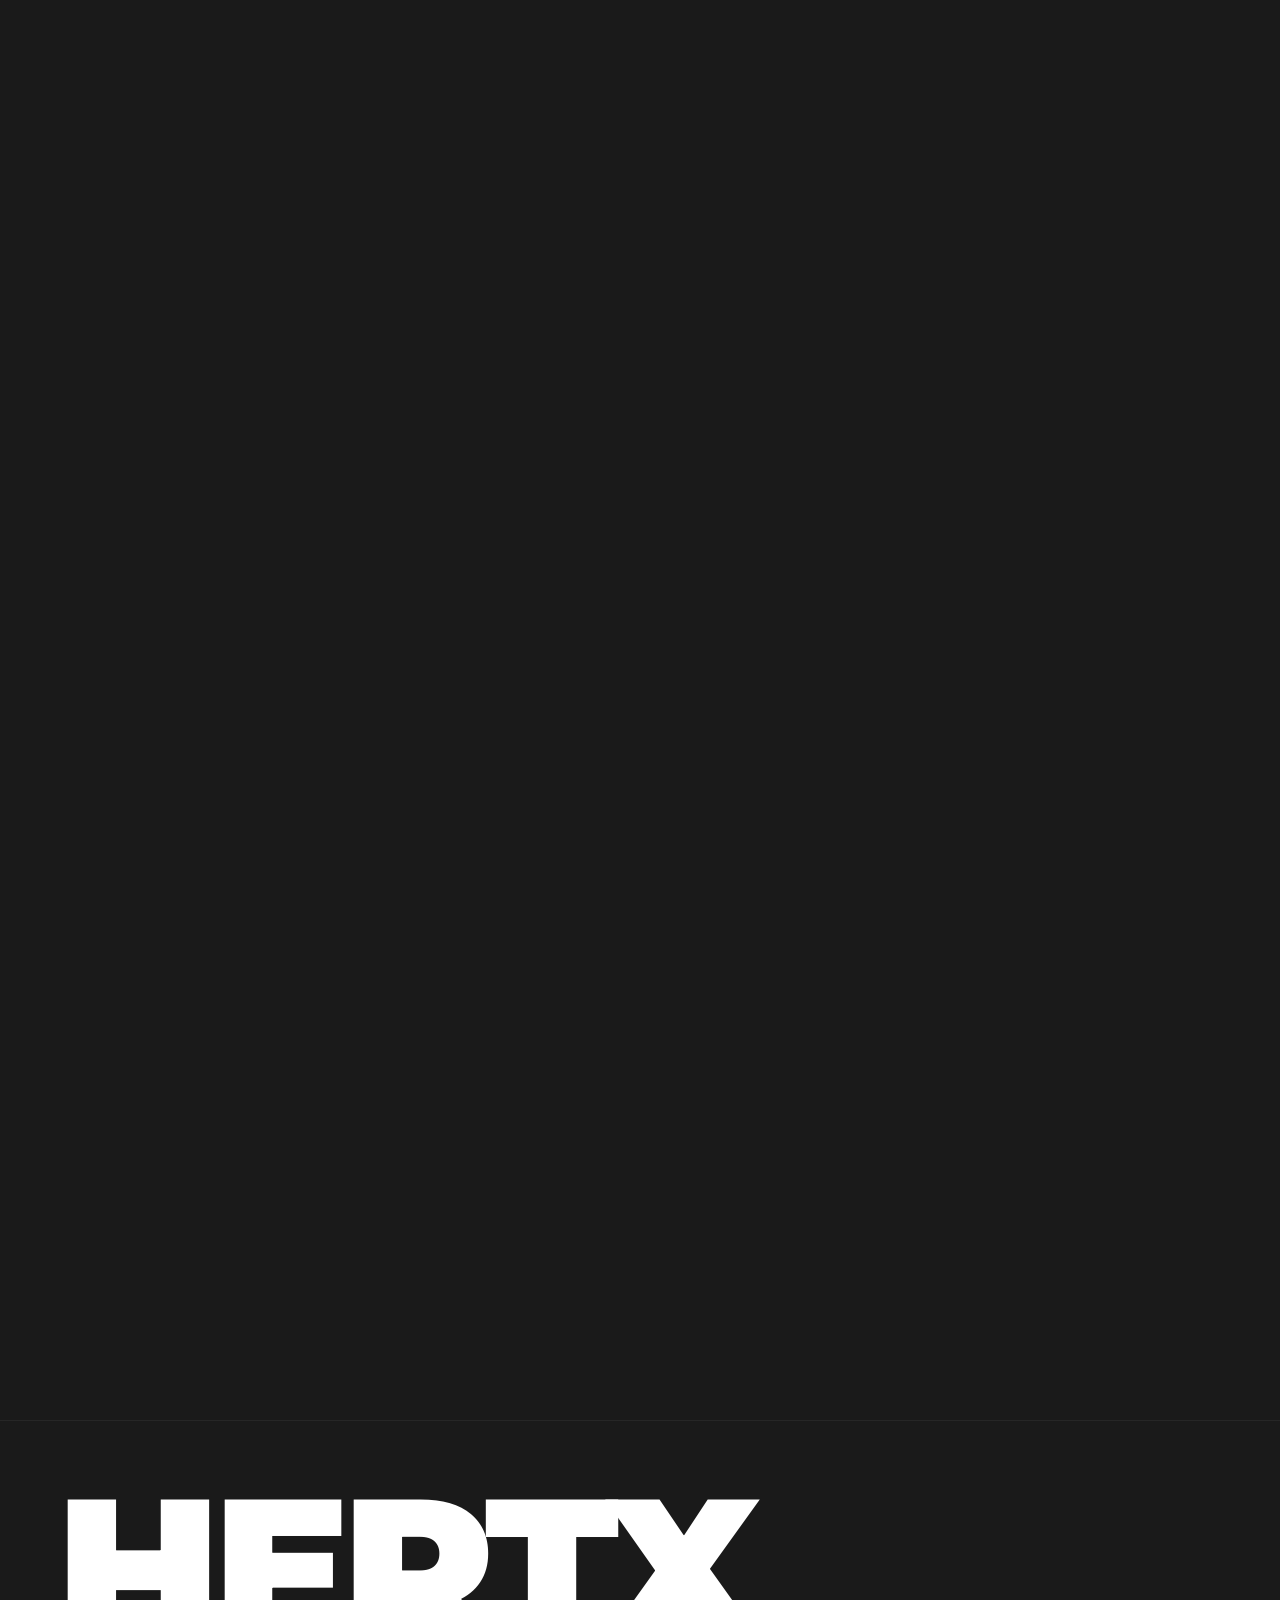
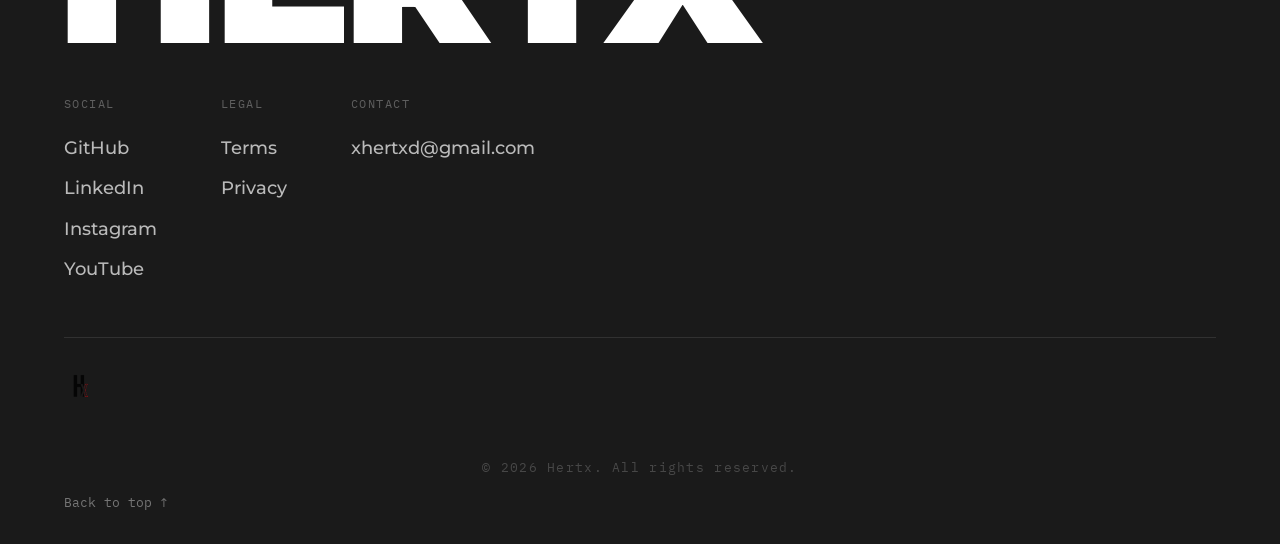
==== commit 0205a0cb: "Refactor: move images to _assets to clean up root" ====
--- a/index.html
+++ b/index.html
@@ -8,7 +8,7 @@
   <meta name="description"
     content="Hertx — Video Editor, Fullstack Developer, and Freelance Creative." />
   <meta name="theme-color" content="#2a2520" />
-  <link rel="icon" href="Logo Transparent.png" />
+  <link rel="icon" href="_assets/Logo Transparent.png" />
   <link rel="preconnect" href="https://fonts.googleapis.com" />
   <link rel="preconnect" href="https://fonts.gstatic.com" crossorigin />
   <link
@@ -42,7 +42,7 @@
   </div>
   <header class="nav" id="nav">
     <a class="nav__logo" href="#top">
-      <img class="nav__logo-img" src="Logo Transparent.png" alt="JH" />
+      <img class="nav__logo-img" src="_assets/Logo Transparent.png" alt="JH" />
       <span class="nav__logo-text">Hertx</span>
     </a>
     <button class="nav__menu-btn" id="menuBtn" aria-label="Open menu" aria-expanded="false">
@@ -269,7 +269,7 @@
         </div>
       </div>
       <div class="footer__bottom">
-        <img class="footer__logo" src="Logo Transparent.png" alt="Hemang Luthra" />
+        <img class="footer__logo" src="_assets/Logo Transparent.png" alt="Hemang Luthra" />
         <p class="footer__copy">&copy; 2026 Hertx. All rights reserved.</p>
         <a href="#top" class="footer__back-to-top">Back to top &uarr;</a>
       </div>
--- a/css/style.css
+++ b/css/style.css
@@ -4845,3 +4845,115 @@
     font-size: 2.5rem !important;
   }
 }
+/* --- BENTO GALLERY REDESIGN --- */
+.bento-gallery {
+  padding-bottom: 6rem;
+}
+.bento-container {
+  display: grid;
+  grid-template-columns: repeat(4, 1fr);
+  grid-auto-rows: 250px;
+  gap: 1.5rem;
+  width: 100%;
+}
+.bento-item {
+  position: relative;
+  border-radius: 24px;
+  overflow: hidden;
+  display: block;
+  text-decoration: none;
+  background: #111;
+  transform: translateZ(0);
+}
+.bento-item.hidden {
+  display: none !important;
+}
+.col-span-1 { grid-column: span 1; }
+.col-span-2 { grid-column: span 2; }
+.col-span-3 { grid-column: span 3; }
+.col-span-4 { grid-column: span 4; }
+.row-span-1 { grid-row: span 1; }
+.row-span-2 { grid-row: span 2; }
+
+.bento-item__bg {
+  position: absolute;
+  inset: 0;
+  width: 100%;
+  height: 100%;
+  transition: transform 0.6s cubic-bezier(0.16, 1, 0.3, 1);
+}
+.bento-item__bg img {
+  width: 100%;
+  height: 100%;
+  object-fit: cover;
+  display: block;
+}
+.bento-item__overlay {
+  position: absolute;
+  inset: 0;
+  background: linear-gradient(to top, rgba(0,0,0,0.9) 0%, rgba(0,0,0,0.2) 50%, rgba(0,0,0,0) 100%);
+  opacity: 0.6;
+  transition: opacity 0.4s ease;
+}
+.bento-item__content {
+  position: absolute;
+  bottom: 0;
+  left: 0;
+  width: 100%;
+  padding: 2rem;
+  z-index: 2;
+  display: flex;
+  flex-direction: column;
+  justify-content: flex-end;
+  transform: translateY(10px);
+  transition: transform 0.4s ease;
+}
+.bento-num {
+  font-size: 0.8rem;
+  color: var(--teal);
+  margin-bottom: 0.5rem;
+}
+.bento-title {
+  font-size: 1.8rem;
+  color: #fff;
+  margin: 0 0 0.5rem 0;
+  line-height: 1.1;
+  text-transform: uppercase;
+}
+.bento-desc {
+  font-size: 0.9rem;
+  color: rgba(255, 255, 255, 0.7);
+  margin: 0;
+}
+
+/* Hover Effects */
+@media (hover: hover) {
+  .bento-item:hover .bento-item__bg {
+    transform: scale(1.05);
+  }
+  .bento-item:hover .bento-item__overlay {
+    opacity: 0.9;
+  }
+  .bento-item:hover .bento-item__content {
+    transform: translateY(0);
+  }
+}
+
+/* Mobile Responsiveness */
+@media (max-width: 900px) {
+  .bento-container {
+    grid-template-columns: repeat(2, 1fr);
+    grid-auto-rows: 200px;
+  }
+  .col-span-2 { grid-column: span 2; }
+}
+@media (max-width: 600px) {
+  .bento-container {
+    grid-template-columns: 1fr;
+    grid-auto-rows: 250px;
+  }
+  .col-span-1, .col-span-2, .col-span-3, .col-span-4 {
+    grid-column: span 1;
+  }
+  .row-span-2 { grid-row: span 1; }
+}
